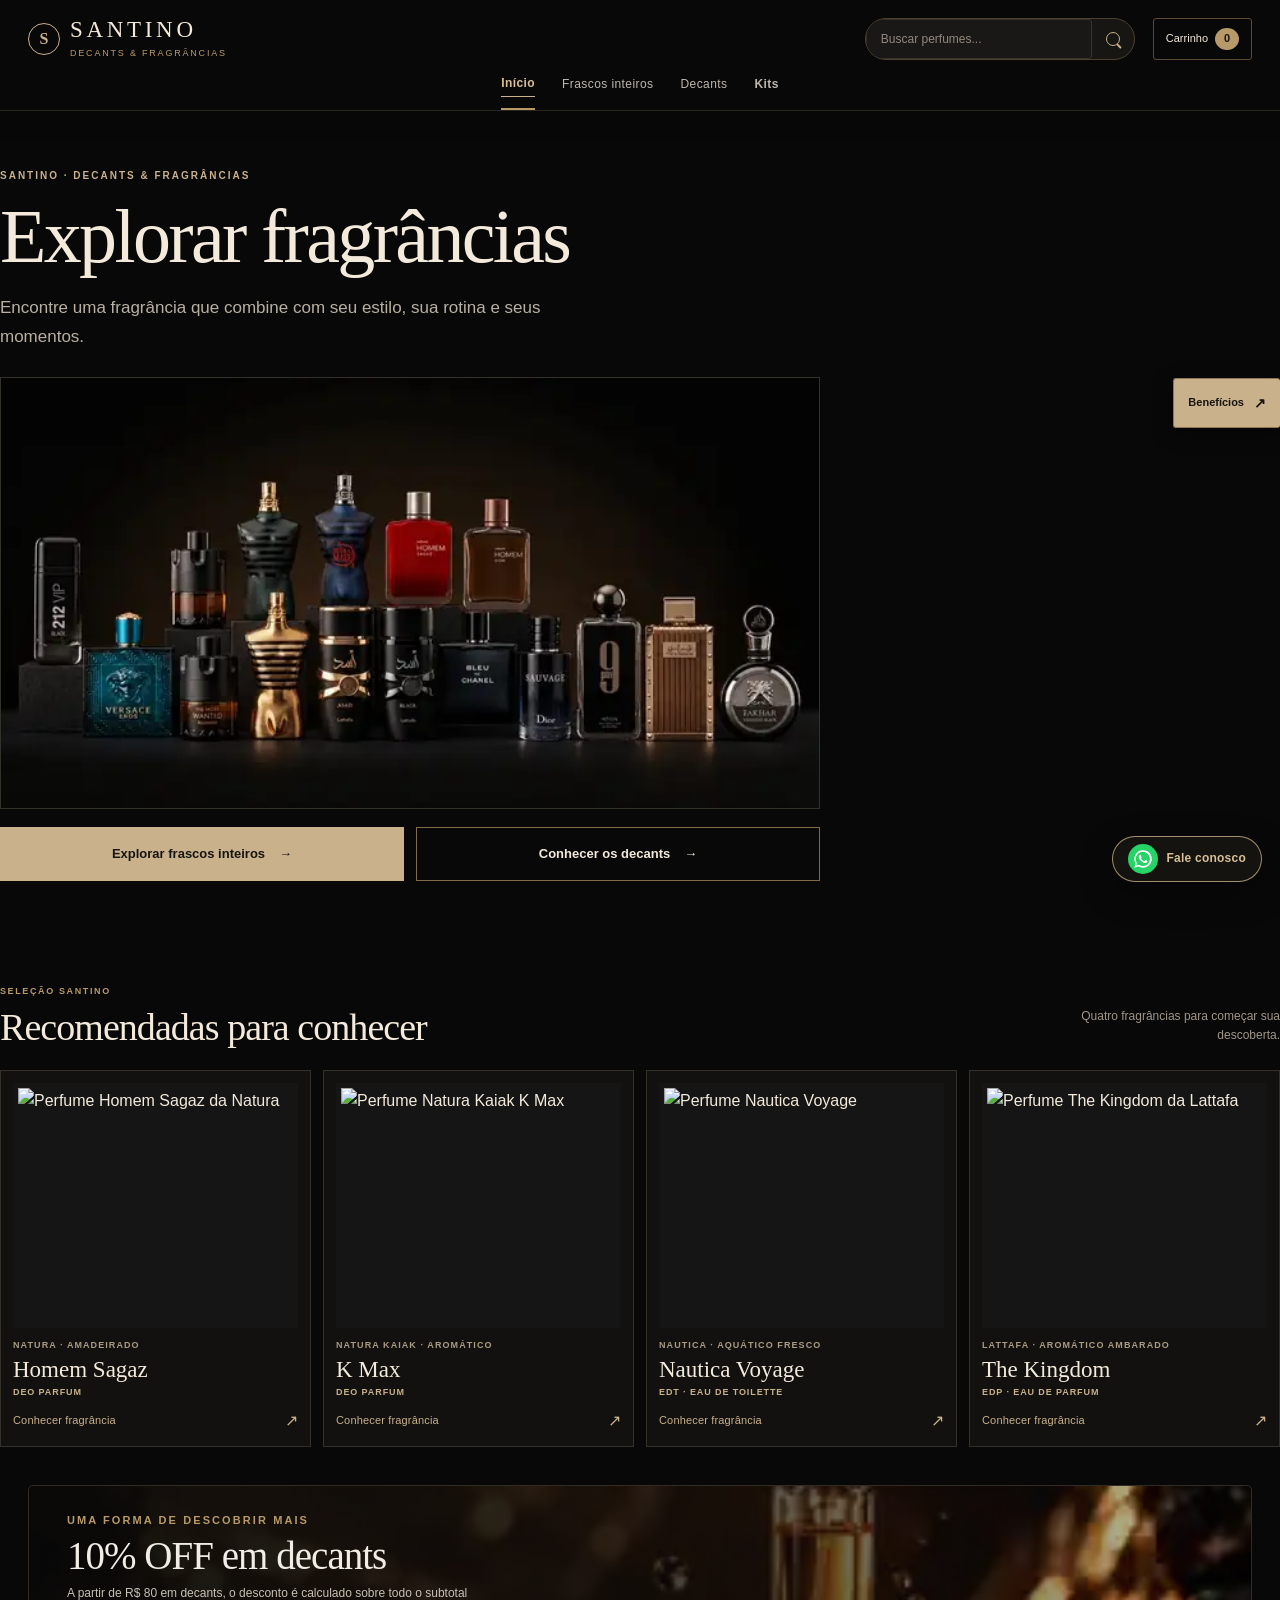
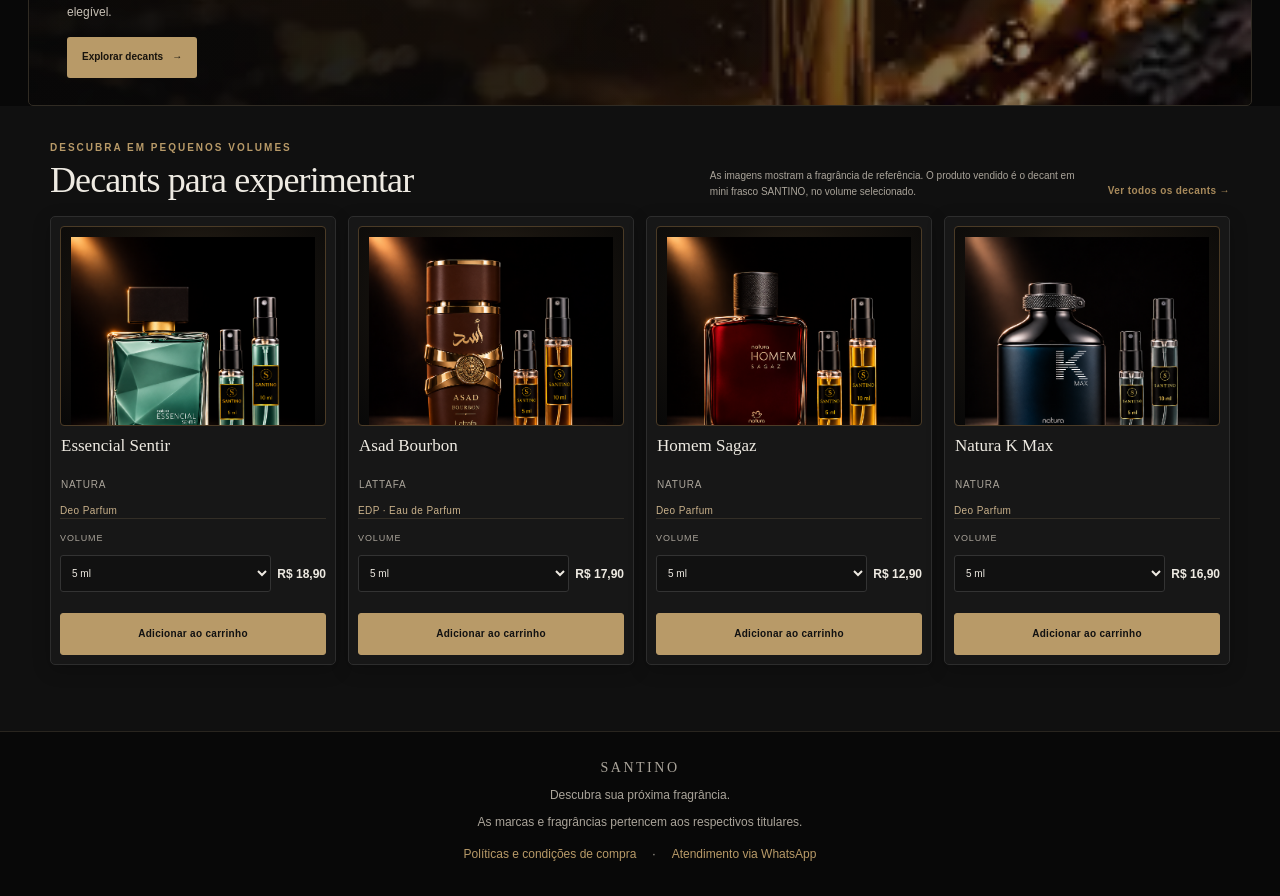
==== index.html @ 90dcf0b9 "Apply updated cart image treatment across full-size perfume pages" ====
<!doctype html>
<html lang="pt-BR">
<head>
<meta charset="utf-8">
<meta name="viewport" content="width=device-width, initial-scale=1">
<meta name="theme-color" content="#090909">
<meta name="description" content="SANTINO — decants e perfumes em frascos inteiros, com atendimento local em Viçosa.">
<title>SANTINO | Decants &amp; Fragrâncias</title>
<style>
:root{--black:#11110f;--black-soft:#171613;--panel:#1c1a16;--cream:#f3eadb;--beige:#c9b18b;--muted:#b9b0a2;--line:#38332b;--gold-dark:#6b4b2e}
*{box-sizing:border-box}
html{scroll-behavior:smooth;background:var(--black)}
body{margin:0;background:var(--black);color:var(--cream);font-family:Arial,Helvetica,sans-serif}
a{color:inherit}button,input{font:inherit}button,a{-webkit-tap-highlight-color:transparent}
.site-header{position:relative;z-index:5;background:rgba(17,17,15,.97);border-bottom:1px solid #302b25}
.header-main{max-width:1180px;margin:auto;display:grid;grid-template-columns:minmax(160px,1fr) minmax(180px,270px) auto;align-items:center;gap:18px;padding:18px 24px 12px}
.brand{display:inline-block;width:max-content;max-width:100%;text-decoration:none;font-family:Georgia,'Times New Roman',serif;font-size:23px;line-height:1;letter-spacing:.17em;text-transform:uppercase;color:var(--cream);white-space:nowrap}
.brand small{display:block;margin-top:7px;color:var(--beige);font:9px/1.3 Arial,Helvetica,sans-serif;letter-spacing:.25em}
.nav-search{height:42px;display:flex;align-items:center;min-width:0;border:1px solid #3d372f;border-radius:999px;background:#191816}
.nav-search input{width:100%;min-width:0;height:100%;padding:0 0 0 15px;border:0;outline:0;background:transparent;color:var(--cream);font-size:13px}
.nav-search input::placeholder{color:#8d857a}
.nav-search button{width:42px;min-width:42px;height:100%;border:0;background:transparent;color:var(--beige);font-size:21px;cursor:pointer}
.cart-link{width:max-content;min-width:45px;min-height:42px;display:flex;align-items:center;justify-content:center;gap:7px;border:1px solid transparent;text-decoration:none;font-size:12px}
.cart-count{display:inline-grid;place-items:center;width:24px;height:24px;border-radius:50%;background:var(--beige);color:#171512;font-size:12px;font-weight:700}
.catalog-nav{max-width:1180px;margin:auto;padding:0 24px 14px;display:flex;align-items:center;gap:25px}
.catalog-nav a{position:relative;color:#d2c8ba;text-decoration:none;font-size:13px;padding:3px 0}
.catalog-nav a:hover,.catalog-nav a[aria-current="page"]{color:var(--cream)}
.catalog-nav a[aria-current="page"]:after{content:"";position:absolute;left:0;right:0;bottom:-15px;height:2px;background:var(--beige)}
.hero{position:relative;isolation:isolate;max-width:1180px;margin:auto;padding:42px 24px 0;overflow:hidden;background:linear-gradient(180deg,#11110f 0%,#18130e 28%,#25190f 48%,#17120d 68%,#11110f 100%)}
.hero-copy{position:relative;z-index:2;max-width:850px;margin-bottom:-5px}
.eyebrow{color:var(--beige);font-size:11px;line-height:1.4;font-weight:700;letter-spacing:.19em;text-transform:uppercase}
h1,h2,h3,p{margin-top:0}
h1{max-width:850px;margin:12px 0 13px;font-family:Georgia,'Times New Roman',serif;font-size:clamp(38px,6.5vw,72px);font-weight:400;line-height:.99;letter-spacing:-.035em}
.hero-copy p{max-width:620px;margin:0;color:#c6bdb1;font-size:16px;line-height:1.55}
.hero-visual{position:relative;width:100%;aspect-ratio:16/9;max-height:600px;margin-top:0;overflow:hidden}
.hero-visual img{position:relative;z-index:1;display:block;width:100%;height:100%;object-fit:contain;object-position:center center}
.hero-visual:before{content:"";position:absolute;inset:0;z-index:2;pointer-events:none;background:linear-gradient(180deg,#21170f 0%,rgba(33,23,15,.78) 9%,rgba(33,23,15,.2) 24%,transparent 40%,transparent 78%,rgba(17,17,15,.45) 91%,var(--black) 100%)}
.hero-actions{position:relative;z-index:3;display:grid;grid-template-columns:repeat(2,minmax(0,1fr));gap:12px;margin:-2px 0 25px}
.hero-link{display:flex;align-items:center;justify-content:center;gap:9px;min-height:52px;padding:13px 16px;border:1px solid #7d6849;border-radius:4px;background:transparent;color:var(--cream);text-decoration:none;text-align:center;font-size:14px;transition:background .18s,border-color .18s}
.hero-link:hover{border-color:var(--beige);background:#211c16}
.hero-link.primary{border-color:var(--beige);background:var(--beige);color:#171512;font-weight:700}
.hero-link.primary:hover{background:#d9c29e}
.promo-grid{max-width:1132px;margin:0 auto;padding:0 24px 31px;display:grid;grid-template-columns:repeat(2,minmax(0,1fr));gap:12px}
.promo-card{display:grid;grid-template-columns:43px 1fr;align-items:start;gap:12px;min-width:0;padding:17px 18px;border:1px solid #383129;border-radius:5px;background:linear-gradient(135deg,#1d1a15,#141310)}
.promo-symbol{display:grid;place-items:center;width:38px;height:38px;border:1px solid #51432f;border-radius:50%;color:var(--beige);font-size:21px;font-family:Georgia,serif}
.promo-label{margin:1px 0 5px;color:var(--beige);font-size:10px;font-weight:700;letter-spacing:.17em;text-transform:uppercase}
.promo-title{margin:0 0 5px;font-family:Georgia,'Times New Roman',serif;font-size:26px;font-weight:400;line-height:1.1}
.promo-card p{margin:0;color:var(--muted);font-size:12px;line-height:1.5}
.promo-card a{display:inline-block;margin-top:8px;color:var(--beige);font-size:11px;text-decoration:none}
.promo-card a:hover{text-decoration:underline}
.home-categories{max-width:1132px;margin:0 auto;padding:28px 24px 55px;border-top:1px solid #2e2922}
.section-heading{margin-bottom:17px}
.section-heading h2{margin:0 0 6px;font-family:Georgia,'Times New Roman',serif;font-size:clamp(29px,4vw,42px);font-weight:400;line-height:1.1}
.section-heading p{margin:0;color:var(--muted);font-size:13px}
.category-grid{display:grid;grid-template-columns:repeat(2,minmax(0,1fr));gap:14px}
.category-card{display:grid;grid-template-columns:42% 1fr;min-height:178px;overflow:hidden;border:1px solid #383129;border-radius:5px;background:linear-gradient(130deg,#211d16,#141310);text-decoration:none;transition:border-color .18s,transform .18s}
.category-card:hover{border-color:#8a7250;transform:translateY(-2px)}
.category-image{position:relative;min-height:178px;overflow:hidden;background:#100e0b}
.category-image img{width:100%;height:100%;position:absolute;inset:0;object-fit:cover;object-position:center}
.category-image:after{content:"";position:absolute;inset:0;background:linear-gradient(90deg,transparent 50%,#171512 100%)}
.category-copy{display:flex;flex-direction:column;justify-content:center;min-width:0;padding:18px 17px}
.category-copy h3{margin:0 0 7px;font-family:Georgia,'Times New Roman',serif;font-size:clamp(21px,2.7vw,30px);font-weight:400;line-height:1.1}
.category-copy p{margin:0;color:var(--muted);font-size:12px;line-height:1.5}
.category-arrow{align-self:flex-end;margin-top:17px;color:var(--beige);font-size:20px}
footer{border-top:1px solid #2e2922;padding:25px 20px;color:var(--muted);font-size:11px;text-align:center;line-height:1.7}
.footer-brand{font-family:Georgia,'Times New Roman',serif;font-size:14px;letter-spacing:.18em;color:var(--cream)}
.footer-links{display:flex;justify-content:center;flex-wrap:wrap;gap:10px;margin-top:10px}
.footer-links a{color:var(--beige);text-decoration:none}
@media(max-width:720px){
 .header-main{grid-template-columns:minmax(116px,1fr) minmax(108px,154px) 34px;gap:7px;padding:15px 15px 10px}
 .brand{font-size:18px;letter-spacing:.14em}
 .brand small{font-size:7px;letter-spacing:.16em;margin-top:6px}
 .nav-search{height:36px}
 .nav-search input{font-size:11px;padding-left:10px}
 .nav-search button{min-width:29px;width:29px;font-size:18px}
 .cart-link{min-width:30px;width:30px;min-height:36px;font-size:0;gap:0}
 .cart-count{width:22px;height:22px;font-size:11px}
 .catalog-nav{padding:0 15px 12px;gap:19px}
 .catalog-nav a{font-size:12px}
 .catalog-nav a[aria-current="page"]:after{bottom:-13px}
 .hero{padding:29px 15px 0}
 .eyebrow{font-size:9px;letter-spacing:.17em}
 h1{font-size:clamp(33px,8.6vw,47px);line-height:1.01;margin:10px 0 9px}
 .hero-copy p{font-size:13px;line-height:1.45}
 .hero-visual{aspect-ratio:16/9;margin-top:1px}
 .hero-actions{gap:8px;margin-bottom:17px}
 .hero-link{min-height:47px;padding:11px 8px;font-size:12px}
 .promo-grid{padding:0 15px 25px;gap:8px}
 .promo-card{display:block;padding:12px 10px}
 .promo-symbol{width:30px;height:30px;margin-bottom:9px;font-size:17px}
 .promo-label{font-size:9px;margin-bottom:5px}
 .promo-title{font-size:20px}
 .promo-card p{font-size:10px;line-height:1.45}
 .promo-card a{font-size:10px}
 .home-categories{padding:23px 15px 38px}
 .section-heading{margin-bottom:12px}
 .section-heading h2{font-size:29px}
 .section-heading p{font-size:12px}
 .category-grid{gap:8px}
 .category-card{grid-template-columns:1fr;grid-template-rows:125px 1fr;min-height:0}
 .category-image{height:125px;min-height:125px}
 .category-image:after{background:linear-gradient(180deg,transparent 55%,#171512 100%)}
 .category-copy{padding:11px 10px 12px}
 .category-copy h3{font-size:18px;margin-bottom:5px}
 .category-copy p{font-size:10px}
 .category-arrow{margin-top:9px;font-size:17px}
}
@media(max-width:370px){
 .header-main{grid-template-columns:minmax(105px,1fr) minmax(100px,135px) 29px;gap:5px;padding-left:11px;padding-right:11px}
 .brand{font-size:16px;letter-spacing:.12em}
 .brand small{font-size:6px;letter-spacing:.13em}
 .catalog-nav{padding-left:11px;gap:15px}
 .hero{padding-left:12px;padding-right:12px}
 .promo-grid{padding-left:12px;padding-right:12px}
 .category-card{grid-template-rows:105px 1fr}
 .category-image{height:105px;min-height:105px}
}

/* Ícone de busca discreto, sem glifo de fonte */
.nav-search button{position:relative;font-size:0!important}
.nav-search button:before{content:"";position:absolute;left:calc(50% - 7px);top:calc(50% - 7px);width:12px;height:12px;border:1.6px solid var(--beige,#c9b18b);border-radius:50%}
.nav-search button:after{content:"";position:absolute;left:calc(50% + 4px);top:calc(50% + 4px);width:6px;height:1.6px;border-radius:2px;background:var(--beige,#c9b18b);transform:rotate(45deg);transform-origin:left center}

/* Correção de visibilidade do carrinho no celular */
@media(max-width:720px){
 .header-main{grid-template-columns:minmax(108px,1fr) minmax(96px,1.1fr) 42px!important;gap:7px!important}
 .cart-link{position:relative!important;display:flex!important;align-items:center!important;justify-content:center!important;width:42px!important;min-width:42px!important;height:38px!important;min-height:38px!important;padding:0!important;border:1px solid #6b5b43!important;border-radius:4px!important;color:var(--cream)!important;font-size:0!important;overflow:visible!important}
 .cart-link:before{content:"";position:absolute;left:13px;top:11px;width:14px;height:12px;border:1.5px solid var(--beige);border-radius:2px}
 .cart-link:after{content:"";position:absolute;left:16px;top:7px;width:8px;height:6px;border:1.5px solid var(--beige);border-bottom:0;border-radius:5px 5px 0 0}
 .cart-count{position:absolute!important;right:-6px!important;top:-7px!important;width:19px!important;height:19px!important;border:2px solid var(--black)!important;font-size:10px!important}
}

/* Hotfix: carrinho visível e identificável em telas pequenas */
@media(max-width:720px){
 .header-main{grid-template-columns:minmax(0,1fr) minmax(0,1.15fr) 44px!important;gap:8px!important}
 .header-main>.cart-link{grid-column:3!important;grid-row:1!important;display:flex!important;visibility:visible!important;opacity:1!important;position:relative!important;width:44px!important;min-width:44px!important;height:40px!important;min-height:40px!important;padding:0!important;background:#1b1915!important;border:1px solid #8b7554!important;border-radius:4px!important;color:var(--cream)!important;font-size:0!important;overflow:visible!important;z-index:6!important}
 .header-main>.cart-link:before{content:"";position:absolute;left:13px;top:12px;width:15px;height:12px;border:1.6px solid var(--beige);border-radius:2px}
 .header-main>.cart-link:after{content:"";position:absolute;left:16px;top:7px;width:9px;height:7px;border:1.6px solid var(--beige);border-bottom:0;border-radius:5px 5px 0 0}
 .header-main>.cart-link .cart-count{position:absolute!important;right:-6px!important;top:-7px!important;display:grid!important;visibility:visible!important;opacity:1!important;place-items:center!important;width:20px!important;height:20px!important;border:2px solid var(--black)!important;background:var(--beige)!important;color:#171512!important;font-size:10px!important}
}
/* Ajuste fino da hierarquia da página inicial sem trocar o banner original */
.hero{padding-top:34px;background:linear-gradient(180deg,#11110f 0%,#17130f 100%)}
.hero-copy{max-width:760px;margin-bottom:0}
.hero-copy p{font-size:14px;line-height:1.55;max-width:540px}
.hero-visual{max-height:540px}
.hero-actions{max-width:650px;margin:5px 0 21px}
.promo-grid{gap:10px;padding-bottom:25px}
.promo-card{padding:14px 15px;background:#181613;border-color:#302a22}
.promo-title{font-size:24px}
.home-categories{padding-top:25px}
@media(max-width:720px){
 .hero{padding-top:24px}
 .hero-copy p{font-size:13px}
 .hero-visual{max-height:none}
 .hero-actions{max-width:none;margin:4px 0 16px}
 .promo-grid{padding-bottom:21px}
 .promo-card{padding:12px 10px}
 .promo-title{font-size:20px}
 .home-categories{padding-top:21px}
}
/* Página inicial mais limpa */
.service-strip{max-width:1132px;margin:0 auto;padding:17px 24px 22px;display:grid;grid-template-columns:repeat(4,minmax(0,1fr));gap:0;border-bottom:1px solid #2e2922}.service-strip>div{min-width:0;padding:2px 12px;border-right:1px solid #383129}.service-strip>div:first-child{padding-left:0}.service-strip>div:last-child{border-right:0;padding-right:0}.service-strip strong,.service-strip span{display:block}.service-strip strong{font-size:9px;line-height:1.5;letter-spacing:.08em;color:var(--beige);font-weight:700}.service-strip span{margin-top:4px;font-size:11px;line-height:1.5;color:var(--muted)}@media(max-width:720px){.service-strip{padding:13px 15px 17px;gap:10px;grid-template-columns:1fr}.service-strip>div,.service-strip>div:first-child,.service-strip>div:last-child{padding:0;border:0}.service-strip strong{font-size:10px}.service-strip span{margin-top:1px;font-size:11px}}

.catalog-nav a[href="kits.html"]{color:var(--beige);font-weight:700}
.hero-actions{gap:14px!important;margin-top:10px!important;margin-bottom:29px!important}
.hero-link{min-height:62px!important;padding:16px 20px!important;font-size:15px!important;font-weight:700!important;border-radius:5px!important}
.hero-link:not(.primary){background:#211c16!important;border:1px solid #b49a72!important;color:var(--cream)!important}
.hero-link:not(.primary):hover{background:#30271b!important;border-color:var(--beige)!important}
@media(max-width:720px){.catalog-nav{gap:14px!important}.catalog-nav a{font-size:12px!important}.hero-actions{gap:9px!important;margin-top:10px!important;margin-bottom:21px!important}.hero-link{min-height:58px!important;padding:13px 8px!important;font-size:13px!important;line-height:1.3!important}.hero-link span{font-size:17px}}

/* Janela compacta de kits: atalhos por ocasião sem competir com os catálogos */
.home-kits{max-width:1132px;margin:0 auto;padding:22px 24px 23px;border-bottom:1px solid #2e2922}
.home-kits-head{display:flex;align-items:end;justify-content:space-between;gap:15px;margin-bottom:13px}
.home-kits-head h2{font-family:Georgia,'Times New Roman',serif;font-weight:400;font-size:clamp(25px,3.3vw,34px);line-height:1.1;margin:5px 0}
.home-kits-head p{margin:0;color:var(--muted);font-size:12px;line-height:1.5}
.home-kits-all{flex-shrink:0;color:var(--beige);font-size:12px;font-weight:700;text-decoration:none;padding:8px 0}
.home-kit-grid{display:grid;grid-template-columns:repeat(4,minmax(0,1fr));gap:9px}
.home-kit-card{position:relative;display:flex;flex-direction:column;min-width:0;min-height:112px;padding:13px;border:1px solid #393229;border-radius:4px;background:linear-gradient(135deg,#1d1a15,#141310);text-decoration:none;transition:border-color .18s,background .18s}
.home-kit-card:hover{border-color:#8a7250;background:#211c16}
.home-kit-card>span{color:var(--beige);font-size:9px;letter-spacing:.12em;line-height:1.45;font-weight:700}
.home-kit-card strong{margin-top:8px;font-family:Georgia,'Times New Roman',serif;font-size:19px;line-height:1.12;font-weight:400}
.home-kit-card p{margin:6px 15px 0 0;color:var(--muted);font-size:11px;line-height:1.45}
.home-kit-card b{position:absolute;right:11px;bottom:9px;color:var(--beige);font-size:15px;font-weight:400}
@media(max-width:720px){.home-kits{padding:17px 15px 18px}.home-kits-head{align-items:start;gap:8px}.home-kits-head h2{font-size:25px}.home-kits-head p{font-size:11px}.home-kits-all{font-size:11px;padding-top:8px}.home-kit-grid{grid-template-columns:repeat(2,minmax(0,1fr));gap:8px}.home-kit-card{min-height:106px;padding:11px}.home-kit-card strong{font-size:18px}.home-kit-card p{font-size:10px}}

/* Marca SANTINO: monograma consistente no cabeçalho */
.brand{position:relative;padding-left:42px;min-height:32px;display:inline-flex;flex-direction:column;justify-content:center}
.brand::before{content:"S";position:absolute;left:0;top:50%;transform:translateY(-50%);width:30px;height:30px;border:1px solid var(--beige);border-radius:50%;display:grid;place-items:center;color:var(--beige);font:700 16px/1 Georgia,"Times New Roman",serif;letter-spacing:0}
@media(max-width:720px){.brand{padding-left:36px;min-height:28px}.brand::before{width:26px;height:26px;font-size:14px}}
</style>
  <link rel="stylesheet" href="santino-ui.css?v=20261126-5">
  <link rel="stylesheet" href="home-storefront.css?v=20261117-1">

  <link rel="stylesheet" href="santino-identity.css?v=20261117-1">
  <link rel="stylesheet" href="home-refresh.css?v=20261124-2">
  <link rel="icon" href="favicon.svg" type="image/svg+xml">
  <link rel="canonical" href="https://samuelluisz7.github.io/Santino/">
  <meta name="robots" content="index,follow">
  <meta property="og:type" content="website">
  <meta property="og:site_name" content="SANTINO">
  <meta property="og:title" content="SANTINO — decants e perfumes em frascos inteiros em Viçosa">
  <meta property="og:description" content="Descubra fragrâncias selecionadas da SANTINO: decants, kits e perfumes em frascos inteiros, com atendimento local em Viçosa.">
  <meta property="og:url" content="https://samuelluisz7.github.io/Santino/">
  <meta property="og:image" content="https://samuelluisz7.github.io/Santino/banner-home-original.webp">
  <meta name="twitter:card" content="summary_large_image">
</head>
<body class="home-page">
<header class="site-header">
  <div class="header-main">
    <a class="brand" href="index.html">SANTINO<small>DECANTS &amp; FRAGRÂNCIAS</small></a>
    <form class="nav-search" action="buscar.html" method="get" data-santino-search>
      <input type="search" name="q" maxlength="100" placeholder="Buscar perfumes..." aria-label="Buscar perfumes" autocomplete="off" required>
      <button type="submit" aria-label="Pesquisar">⌕</button>
    </form>
    <a class="cart-link" href="decants.html?openCart=1" aria-label="Abrir carrinho">Carrinho <span class="cart-count" id="homeCartCount">0</span></a>
  </div>
  <nav class="catalog-nav" aria-label="Categorias do catálogo">
    <a href="index.html" aria-current="page">Início</a>
    <a href="frascos.html">Frascos inteiros</a>
    <a href="decants.html">Decants</a>
    <a href="kits.html">Kits</a>
  </nav>
</header>

<main class="santino-storefront home-refresh">
  <section class="home-explore" aria-labelledby="homeHeading">
    <div class="home-explore-kicker">SANTINO · DECANTS &amp; FRAGRÂNCIAS</div>
    <h1 id="homeHeading">Explorar fragrâncias</h1>
    <p>Encontre uma fragrância que combine com seu estilo, sua rotina e seus momentos.</p>
    <div class="home-full-bottle-hero">
      <img src="banner-home-original.webp?v=20261116-7" alt="Seleção de perfumes em frascos inteiros da SANTINO" loading="eager" decoding="async">
    </div>
    <div class="home-full-bottle-actions">
      <a class="home-full-bottle-primary" href="frascos.html">Explorar frascos inteiros <span aria-hidden="true">→</span></a>
      <a class="home-full-bottle-secondary" href="#decants">Conhecer os decants <span aria-hidden="true">→</span></a>
    </div>
  </section>



  <section class="home-recommended" aria-labelledby="recommendedHeading">
    <div class="home-recommended-heading">
      <div>
        <div class="eyebrow">SELEÇÃO SANTINO</div>
        <h2 id="recommendedHeading">Recomendadas para conhecer</h2>
      </div>
      <p>Quatro fragrâncias para começar sua descoberta.</p>
    </div>
    <div class="home-recommended-grid">
      <a class="recommended-card recommended-card-sagaz" href="produto.html?id=full-homem-sagaz">
        <span class="recommended-image"><img src="https://raw.githubusercontent.com/Samuelluisz7/Santino/main/imagens-perfumes-inteiros/file_000000003db8820eb67b82101f4664af.png" alt="Perfume Homem Sagaz da Natura" loading="eager" decoding="async"></span>
        <span class="recommended-meta">NATURA · AMADEIRADO</span>
        <strong>Homem Sagaz</strong><span class="recommended-concentration">Deo Parfum</span>
        <span class="recommended-action">Conhecer fragrância <span aria-hidden="true">↗</span></span>
      </a>
      <a class="recommended-card recommended-card-kmax" href="produto.html?id=full-k-max">
        <span class="recommended-image"><img src="https://raw.githubusercontent.com/Samuelluisz7/Santino/main/imagens-perfumes-inteiros/file_0000000013e4820e8ff8293356d8a462.png" alt="Perfume Natura Kaiak K Max" loading="lazy" decoding="async"></span>
        <span class="recommended-meta">NATURA KAIAK · AROMÁTICO</span>
        <strong>K Max</strong><span class="recommended-concentration">Deo Parfum</span>
        <span class="recommended-action">Conhecer fragrância <span aria-hidden="true">↗</span></span>
      </a>
      <a class="recommended-card recommended-card-nautica" href="produto.html?id=full-nautica-voyage">
        <span class="recommended-image"><img src="https://raw.githubusercontent.com/Samuelluisz7/Santino/main/imagens-perfumes-inteiros/file_000000009fd4820e865c12ae1ea9a48d.png" alt="Perfume Nautica Voyage" loading="lazy" decoding="async"></span>
        <span class="recommended-meta">NAUTICA · AQUÁTICO FRESCO</span>
        <strong>Nautica Voyage</strong><span class="recommended-concentration">EDT · Eau de Toilette</span>
        <span class="recommended-action">Conhecer fragrância <span aria-hidden="true">↗</span></span>
      </a>
      <a class="recommended-card recommended-card-kingdom" href="produto.html?id=full-kingdom">
        <span class="recommended-image"><img src="https://raw.githubusercontent.com/Samuelluisz7/Santino/main/imagens-perfumes-inteiros/file_00000000c494820eba5581e6bf0d0642.png" alt="Perfume The Kingdom da Lattafa" loading="lazy" decoding="async"></span>
        <span class="recommended-meta">LATTAFA · AROMÁTICO AMBARADO</span>
        <strong>The Kingdom</strong><span class="recommended-concentration">EDP · Eau de Parfum</span>
        <span class="recommended-action">Conhecer fragrância <span aria-hidden="true">↗</span></span>
      </a>
    </div>
  </section>

  <section class="home-sale-banner" id="promocoes" aria-label="Oferta em decants">
    <div class="home-sale-copy">
      <div class="eyebrow">UMA FORMA DE DESCOBRIR MAIS</div>
      <h2>10% OFF em decants</h2>
      <p>A partir de R$ 80 em decants, o desconto é calculado sobre todo o subtotal elegível.</p>
      <a href="decants.html">Explorar decants <span aria-hidden="true">→</span></a>
    </div>
  </section>

  <section class="home-featured" id="decants" aria-labelledby="homeFeaturedHeading">
    <div class="home-section-heading">
      <div>
        <div class="eyebrow">DESCUBRA EM PEQUENOS VOLUMES</div>
        <h2 id="homeFeaturedHeading">Decants para experimentar</h2>
      </div>
      <div class="home-featured-intro">
        <p>As imagens mostram a fragrância de referência. O produto vendido é o decant em mini frasco SANTINO, no volume selecionado.</p>
        <a href="decants.html">Ver todos os decants <span aria-hidden="true">→</span></a>
      </div>
    </div>
    <div class="home-product-grid" id="homeFeaturedGrid" aria-label="Seleção de decants SANTINO"></div>
    <p class="home-featured-status" id="homeFeaturedStatus" role="status" aria-live="polite"></p>
  </section>
  <script type="application/json" id="homeFeaturedProducts">[
    {"id":"essencial-sentir","name":"Essencial Sentir","brand":"Natura","concentration":"Deo Parfum","image":"imagens-perfumes/file_00000000ec54820eaed4d12ec4da56cb.png","prices":{"5":18.9,"10":35.9}},
    {"id":"asad-bourbon","name":"Asad Bourbon","brand":"Lattafa","concentration":"EDP · Eau de Parfum","image":"imagens-perfumes/file_00000000ec34820e8ef9f9d86598f27c.png","prices":{"5":17.9,"10":33.9}},
    {"id":"homem-sagaz","name":"Homem Sagaz","brand":"Natura","concentration":"Deo Parfum","image":"imagens-perfumes/file_000000009260820e960992d939501568.png","prices":{"5":12.9,"10":24.9}},
    {"id":"k-max","name":"Natura K Max","brand":"Natura","concentration":"Deo Parfum","image":"imagens-perfumes/file_000000002630820eb1e3fc68c0103081.png","prices":{"5":16.9,"10":30.9}}
  ]</script>
  <script src="home-featured.js?v=20261117-1" defer></script>



</main>
  <div class="home-benefits-dialog" id="homeBenefitsDialog" hidden aria-hidden="true">
    <button class="home-benefits-backdrop" type="button" data-benefits-close aria-label="Fechar benefícios"></button>
    <aside class="home-benefits-panel" role="dialog" aria-modal="true" aria-labelledby="benefitsHeading" tabindex="-1">
      <div class="home-benefits-panel-head">
        <span>VANTAGENS SANTINO</span>
        <button class="home-benefits-close" type="button" data-benefits-close aria-label="Fechar benefícios">×</button>
      </div>
  <section class="home-benefits" id="beneficios" aria-labelledby="benefitsHeading">
    <div class="eyebrow">VANTAGENS SANTINO</div>
    <h2 id="benefitsHeading">Benefícios para suas próximas escolhas</h2>
    <div class="home-benefit-card">
      <div class="home-benefit-rate">5% <span>de cashback</span></div>
      <div class="home-benefit-copy">
        <h3>Uma parte da sua compra volta como crédito</h3>
        <p>Você recebe 5% do valor efetivamente pago pelos produtos, depois dos descontos, para utilizar em uma próxima compra.</p>
        <ul>
          <li>Crédito liberado após a confirmação do pagamento.</li>
          <li>Validade de 90 dias.</li>
          <li>Pode ser acumulado com promoções e descontos de produtos.</li>
          <li>Válido para decants, frascos inteiros, kits e outros produtos da loja.</li>
          <li>É possível usar até 100% do valor dos produtos; o frete é pago à parte.</li>
          <li>O crédito não pode ser convertido em dinheiro.</li>
        </ul>
        <p class="home-benefit-notice">A consulta automática de saldo e a aplicação do cashback pelo site ainda não estão disponíveis. As condições do benefício estão descritas aqui e nas políticas da loja.</p>
        <a href="politicas.html#pedidos">Consultar todas as condições <span aria-hidden="true">→</span></a>
      </div>
    </div>
    <div class="home-benefit-card home-decant-benefit-card">
      <div class="home-benefit-rate">10% <span>de desconto</span></div>
      <div class="home-benefit-copy">
        <h3>Desconto automático em decants</h3>
        <p>A partir de R$ 80 em decants, você recebe 10% de desconto sobre o valor integral dos decants no carrinho. Frascos inteiros, kits e frete não entram nesse cálculo.</p>
      </div>
    </div>
  </section>
    </aside>
  </div>
<button class="home-benefits-float" id="homeBenefitsTrigger" type="button" aria-controls="homeBenefitsDialog" aria-expanded="false">Benefícios <span aria-hidden="true">↗</span></button>
<footer>
  <div class="footer-brand">SANTINO</div>
  <p>Descubra sua próxima fragrância.</p>
  <p>As marcas e fragrâncias pertencem aos respectivos titulares.</p>
  <nav class="footer-links" aria-label="Informações da loja">
    <a href="politicas.html">Políticas e condições de compra</a>
    <span aria-hidden="true">·</span>
    <a href="https://wa.me/5531996312579" target="_blank" rel="noopener noreferrer">Atendimento via WhatsApp</a>
  </nav>
</footer>
<script>
(function(){
  try {
    const items = JSON.parse(localStorage.getItem("santino_nobre_cart") || "[]");
    const count = Array.isArray(items) ? items.reduce((sum, item) => sum + (Number(item.qty) || 0), 0) : 0;
    const target = document.getElementById("homeCartCount");
    if (target) target.textContent = String(count);
  } catch (error) {}
})();
</script>
<script src="search.js?v=20261117-1" defer></script>
<script src="santino-ui.js?v=20261126-6" defer></script>


<script>
(function () {
  "use strict";
  const dialog = document.getElementById("homeBenefitsDialog");
  const trigger = document.getElementById("homeBenefitsTrigger");
  if (!dialog || !trigger) return;
  const closeButton = dialog.querySelector(".home-benefits-close");
  let previousFocus = null;
  let previousOverflow = "";
  let closeTimer = null;
  function openBenefits() {
    window.clearTimeout(closeTimer);
    previousFocus = document.activeElement;
    previousOverflow = document.body.style.overflow;
    dialog.hidden = false;
    dialog.setAttribute("aria-hidden", "false");
    trigger.setAttribute("aria-expanded", "true");
    document.body.style.overflow = "hidden";
    window.requestAnimationFrame(function () {
      dialog.classList.add("is-open");
      if (closeButton) closeButton.focus();
    });
  }
  function closeBenefits() {
    if (dialog.hidden) return;
    dialog.classList.remove("is-open");
    dialog.setAttribute("aria-hidden", "true");
    trigger.setAttribute("aria-expanded", "false");
    document.body.style.overflow = previousOverflow;
    closeTimer = window.setTimeout(function () {
      dialog.hidden = true;
      if (previousFocus && typeof previousFocus.focus === "function") previousFocus.focus();
    }, 240);
  }
  trigger.addEventListener("click", openBenefits);
  dialog.addEventListener("click", function (event) {
    if (event.target.closest("[data-benefits-close]")) closeBenefits();
  });
  document.addEventListener("keydown", function (event) {
    if (event.key === "Escape" && !dialog.hidden) closeBenefits();
  });
})();
</script>
</body>
</html>
---- santino-ui.css ----
/* SANTINO — camada visual compartilhada
   Carregada depois dos estilos específicos de cada página. */
:root {
  --black: #11110f;
  --black-soft: #171613;
  --panel: #1c1a16;
  --cream: #f3eadb;
  --beige: #c9b18b;
  --muted: #b9b0a2;
  --line: #38332b;
  --gold-dark: #6b4b2e;
  --white: #fffaf2;
  color-scheme: dark;
}

html {
  scroll-behavior: smooth;
  scroll-padding-top: 92px;
  background: var(--black);
}

body {
  min-width: 320px;
  background: var(--black);
  color: var(--cream);
  font-family: Arial, Helvetica, sans-serif;
  line-height: 1.55;
  text-rendering: optimizeLegibility;
  -webkit-font-smoothing: antialiased;
}

img { max-width: 100%; }
a { color: inherit; text-underline-offset: 3px; }
button, input, select, textarea { font: inherit; }
button, a, select { -webkit-tap-highlight-color: transparent; }
button { cursor: pointer; }

h1, h2, h3 {
  text-wrap: balance;
}

h1, h2 {
  font-family: Georgia, "Times New Roman", serif;
  font-weight: 400;
  letter-spacing: -.025em;
}

h1 {
  line-height: 1.08;
  font-size: clamp(2rem, 4.5vw, 3.45rem);
}

h2 {
  line-height: 1.15;
}

p { line-height: 1.65; }

:where(a, button, input, select, textarea, summary):focus-visible {
  outline: 2px solid var(--beige);
  outline-offset: 3px;
}

header, .site-header {
  position: sticky;
  top: 0;
  z-index: 20;
  background: rgba(17, 17, 15, .97);
  border-bottom: 1px solid var(--line);
  backdrop-filter: blur(12px);
  -webkit-backdrop-filter: blur(12px);
}

.header-main, .nav {
  max-width: 1160px;
}

.catalog-nav, .nav-links, header nav {
  align-items: center;
  gap: 15px;
}

.catalog-nav a, .nav-links a, header nav a {
  color: var(--muted);
  text-decoration: none;
  transition: color .18s ease;
}

.catalog-nav a:hover, .nav-links a:hover, header nav a:hover {
  color: var(--cream);
}

.catalog-nav a[aria-current="page"],
.nav-links a[aria-current="page"],
header nav a[aria-current="page"] {
  color: var(--cream) !important;
  font-weight: 600;
}

.catalog-nav a[aria-current="page"] {
  border-bottom: 1px solid var(--beige);
}

.nav-search {
  min-width: 0;
  height: 42px;
  display: flex;
  align-items: center;
  flex: 1 1 180px;
  max-width: 280px;
  overflow: hidden;
  border: 1px solid #3d372f;
  border-radius: 999px;
  background: #191816;
}

.nav-search input {
  width: 100%;
  min-width: 0;
  height: 100%;
  padding: 0 0 0 14px;
  border: 0;
  outline: 0;
  background: transparent;
  color: var(--cream);
  font-size: 12px;
}

.nav-search button {
  width: 42px;
  min-width: 42px;
  height: 100%;
  border: 0;
  background: transparent;
  color: var(--beige);
  font-size: 20px;
}

.cart-link, .cart-button {
  display: inline-flex;
  align-items: center;
  justify-content: center;
  gap: 7px;
  min-height: 42px;
  padding: 9px 12px;
  border: 1px solid var(--line);
  border-radius: 3px;
  background: transparent;
  color: var(--cream);
  text-decoration: none;
  white-space: nowrap;
  font-size: 12px;
}

.cart-count {
  display: inline-grid;
  place-items: center;
  min-width: 22px;
  height: 22px;
  padding: 0 5px;
  border-radius: 50%;
  background: var(--beige);
  color: #171512;
  font-size: 11px;
  font-weight: 700;
}

.product .price-row .volume { display: none; }

.nav-search input, .page-search input, input[type="search"],
select, .quantity-label select, .variants select {
  color: var(--cream);
  background-color: #191816;
  border: 1px solid var(--line);
  border-radius: 3px;
}

.nav-search input::placeholder, input::placeholder {
  color: #91887c;
}

.nav-search input:focus, .page-search input:focus, select:focus {
  border-color: var(--beige);
  outline: none;
}

button, .btn, .add, .kit-add, .add-button, .hero-link {
  border-radius: 3px;
  transition: background-color .18s ease, border-color .18s ease, color .18s ease, transform .18s ease;
}

button:disabled {
  opacity: .6;
  cursor: not-allowed;
}

.btn, .add, .kit-add, .add-button {
  min-height: 44px;
  font-size: 13px;
  line-height: 1.35;
}

.product, .kit-card, .result-card, .promo-card, .policy {
  border-color: var(--line);
}

.product, .kit-card, .result-card {
  border-radius: 4px;
}

.product h3, .kit-product h3, .result-card h3 {
  text-wrap: balance;
}

.product-photo, .product-art img {
  object-fit: contain;
}

.product-detail-link, .product h3 a {
  text-decoration: none;
}

.product .add, .full-size-product .add, .kit-add, .add-button {
  font-weight: 600;
}

.full-size-mark {
  display: grid;
  min-height: 112px;
  place-items: center;
  gap: 5px;
  margin-bottom: 15px;
  border: 1px solid #38332b;
  background:
    radial-gradient(ellipse at 50% 45%, rgba(201,177,139,.09), transparent 63%),
    linear-gradient(135deg, #171613, #11110f);
  color: var(--beige);
  text-align: center;
}

.full-size-mark strong {
  font: 400 30px/1 Georgia, "Times New Roman", serif;
  letter-spacing: .16em;
}

.full-size-mark span {
  font-size: 9px;
  letter-spacing: .22em;
  text-transform: uppercase;
}

.full-size-product .price-row {
  display: none !important;
}

.full-size-product .product-art {
  display: grid !important;
  width: 100%;
  aspect-ratio: 1 / 1;
  height: auto !important;
  min-height: 0;
  margin: 0 0 15px;
  padding: 0;
  overflow: hidden;
  place-items: center;
  border: 1px solid var(--line);
  border-radius: 3px;
  background: #eee5d7;
}

.full-size-product .product-photo {
  display: block;
  width: 100%;
  height: 100%;
  padding: 10px;
  object-fit: contain !important;
  object-position: center;
  background: transparent;
  mix-blend-mode: multiply;
}

.full-size-product .product-detail-link {
  display: block;
}

.full-size-product h3 {
  margin-top: 0;
}

.full-size-product .add {
  width: 100%;
  margin-top: 14px;
}

body.full-size-mode #productPrice {
  display: none !important;
}

body.full-size-mode .product-layout {
  grid-template-columns: minmax(0, 1.05fr) minmax(280px, .95fr);
}

body.full-size-mode .summary {
  max-width: none;
}

body.full-size-mode .note-infographic {
  grid-template-columns: minmax(140px, .38fr) minmax(0, 1fr);
}

.detail-highlights {
  display: grid;
  grid-template-columns: repeat(3, minmax(0, 1fr));
  gap: 8px;
  margin: 16px 0 18px;
}

.detail-highlight {
  min-width: 0;
  padding: 10px 11px;
  border: 1px solid var(--line);
  background: #171613;
  border-radius: 3px;
}

.detail-highlight span {
  display: block;
  margin-bottom: 5px;
  color: var(--beige);
  font-size: 9px;
  font-weight: 700;
  letter-spacing: .1em;
  text-transform: uppercase;
}

.detail-highlight strong {
  display: block;
  color: var(--cream);
  font-size: 11px;
  font-weight: 500;
  line-height: 1.45;
  overflow-wrap: anywhere;
}

.accord-row:nth-child(2) .accord-fill {
  background: linear-gradient(90deg, #4b4030, #9c8660);
}
.accord-row:nth-child(3) .accord-fill {
  background: linear-gradient(90deg, #62402e, #b17b54);
}
.accord-row:nth-child(4) .accord-fill {
  background: linear-gradient(90deg, #41412f, #92915b);
}
.accord-row:nth-child(5) .accord-fill {
  background: linear-gradient(90deg, #3c403b, #83907b);
}
.accord-row:nth-child(6) .accord-fill {
  background: linear-gradient(90deg, #514033, #a98762);
}

@media (max-width: 760px) {
  body.full-size-mode .product-layout {
    grid-template-columns: minmax(0, 1fr);
  }

  body.full-size-mode .gallery-main,
  body.full-size-mode .gallery-main img,
  body.full-size-mode .gallery-fallback {
    min-height: 0;
    height: min(86vw, 360px);
  }

  body.full-size-mode .note-infographic {
    grid-template-columns: minmax(94px, 32%) minmax(0, 1fr);
  }

  .detail-highlights {
    gap: 6px;
  }

  .detail-highlight {
    padding: 9px 8px;
  }

  .detail-highlight strong {
    font-size: 10px;
  }
}

@media (max-width: 390px) {
  body.full-size-mode .note-infographic {
    grid-template-columns: minmax(82px, 30%) minmax(0, 1fr);
  }
}

body.full-size-mode .stock-note {
  color: var(--muted);
}

.section-head, .collection-heading, .content-heading {
  scroll-margin-top: 100px;
}

.faq-item, details {
  border-color: var(--line);
}

footer {
  border-top: 1px solid var(--line);
  border-color: var(--line);
  color: var(--muted);
  text-align: center;
  font-size: 12px;
  line-height: 1.6;
  padding: 25px clamp(16px, 3vw, 28px) 32px;
}

footer p {
  margin: .45rem 0;
}

footer .footer-links {
  display: flex;
  justify-content: center;
  align-items: center;
  flex-wrap: wrap;
  gap: 10px 16px;
  margin-top: 12px;
}

.footer-links a {
  text-underline-offset: 4px;
}

.empty-state, .empty, .toast {
  line-height: 1.55;
}

@media (max-width: 760px) {
  .header-main {
    grid-template-columns: minmax(0, 1fr) auto;
    gap: 10px;
    padding: 14px 16px 10px;
  }

  .header-main .brand {
    font-size: 20px;
    letter-spacing: .14em;
  }

  .header-main .nav-search {
    grid-column: 1 / -1;
    grid-row: 2;
    width: 100%;
    max-width: none;
  }

  .header-main .cart-link {
    grid-column: 2;
    grid-row: 1;
    justify-self: end;
  }

  .nav {
    padding: 13px 16px;
    gap: 12px;
  }

  .nav:not(.header-main) .nav-search {
    order: 4;
    flex: 0 0 100%;
    width: 100%;
    max-width: none;
  }

  .catalog-nav {
    gap: 17px;
    padding-inline: 16px;
    overflow-x: auto;
    flex-wrap: nowrap;
    white-space: nowrap;
    scrollbar-width: none;
  }

  .catalog-nav::-webkit-scrollbar { display: none; }

  .nav-links, header .nav > nav {
    gap: 12px;
  }

  .nav-links a, header .nav > nav a {
    font-size: 12px;
  }

  main {
    padding-left: 16px;
    padding-right: 16px;
  }

  .hero, .product-layout {
    gap: 22px;
  }

  .section, .content-section {
    margin-top: 28px;
  }

  .product, .kit-card, .result-card {
    min-width: 0;
  }

  .full-size-mark { min-height: 92px; }
  .full-size-mark strong { font-size: 26px; }

  .btn, .add, .kit-add, .add-button {
    min-height: 46px;
  }
}

@media (max-width: 430px) {
  .brand small {
    letter-spacing: .17em;
  }

  .hero-actions {
    flex-wrap: wrap;
  }

  .hero-link {
    min-height: 44px;
    display: inline-flex;
    align-items: center;
  }

  .product .add, .full-size-product .add {
    white-space: normal;
    padding-inline: 9px;
  }

  .cart-link, .cart-button {
    padding: 9px 10px;
  }
}

@media (prefers-reduced-motion: reduce) {
  html { scroll-behavior: auto; }
  *, *::before, *::after {
    animation-duration: .01ms !important;
    animation-iteration-count: 1 !important;
    transition-duration: .01ms !important;
    scroll-behavior: auto !important;
  }
}

/* Cartões de imagem: proporção e enquadramento consistentes em todos os decants. */
body:not(.full-size-mode) .product-art {
  width: 100%;
  aspect-ratio: 1 / 1;
  height: auto !important;
  min-height: 0;
  max-height: none;
  padding: 0;
  overflow: hidden;
  display: grid;
  place-items: center;
  background: #eee5d7;
  border: 1px solid #39352f;
}

body:not(.full-size-mode) .product-art .product-photo {
  display: block;
  width: 100%;
  height: 100%;
  min-width: 0;
  padding: 10px;
  object-fit: contain !important;
  object-position: center;
  background: transparent;
  mix-blend-mode: multiply;
}

body:not(.full-size-mode) .product-art .photo-fallback {
  inset: 0;
  width: 100%;
  height: 100%;
}

@media (max-width: 760px) {
  body:not(.full-size-mode) .product-art {
    aspect-ratio: 1 / 1;
    height: auto !important;
  }

  body:not(.full-size-mode) .product-art .product-photo {
    padding: 7px;
  }
}


/* Ficha olfativa: painel editorial claro inspirado em fichas de perfumaria. */
.note-infographic {
  background: #eee5d7;
  border-color: #cfc0aa;
}

.note-visual-bottle {
  background: #eee5d7;
  border-right-color: #d5c6b0;
}

.note-visual-details {
  color: #241d15;
}

.note-graphic-head h3 {
  color: #211a14;
}

.accord-title {
  margin: 0 0 8px;
  color: #6b4b2e;
  font-size: 9px;
  font-weight: 700;
  letter-spacing: .12em;
  text-transform: uppercase;
}

.accord-row {
  background: #ddd0bc;
}

.accord-label {
  color: #211a14;
}

.note-stage,
.note-stage:nth-child(2),
.note-stage:nth-child(3) {
  background: #e2d6c4;
}

.note-stage strong {
  color: #6b4b2e;
}

.note-stage p {
  color: #40362a;
}

.note-facts .note-fact {
  background: #171613;
}

.gallery-thumbs:empty {
  display: none;
}


/* Normalização óptica: o frasco ocupa uma área consistente, independente da imagem-fonte. */
.full-size-product .product-photo {
  width: 84% !important;
  height: 84% !important;
  padding: 0 !important;
  object-fit: contain !important;
  object-position: center center !important;
  mix-blend-mode: multiply;
}

body.full-size-mode .gallery-main img {
  width: 86% !important;
  height: 86% !important;
  padding: 0 !important;
  object-fit: contain !important;
  object-position: center center !important;
}

body.full-size-mode .note-visual-bottle img {
  width: 86% !important;
  max-width: 190px;
  object-fit: contain !important;
  object-position: center center !important;
}


/* Fallback visível se uma fonte externa de imagem falhar. */
.full-size-product .photo-fallback {
  position: absolute;
  inset: 0;
  display: grid;
  place-items: center;
  background: #eee5d7;
}

.full-size-product .photo-fallback .vial {
  width: 26%;
  height: 56%;
  border: 1px solid #b8a487;
  border-radius: 10px 10px 6px 6px;
  background: linear-gradient(90deg, #2a2926, #5a5042 48%, #292824);
  box-shadow: 0 7px 15px rgba(0,0,0,.12);
}

.full-size-product .product-art {
  position: relative;
}


/* SANTINO LUXE — acabamento transversal */
:root {
  --gold: #d8bf95;
  --gold-soft: #a99473;
  --ink: #0b0b0a;
  --surface: #181714;
  --surface-raised: #211f1a;
  --line-soft: rgba(216,191,149,.24);
  --shadow-luxe: 0 18px 50px rgba(0,0,0,.28);
}

body {
  background:
    radial-gradient(circle at 15% -10%, rgba(201,177,139,.10), transparent 34rem),
    var(--black);
}

header, .site-header {
  background: rgba(11,11,10,.90);
  border-bottom-color: var(--line-soft);
  box-shadow: 0 8px 30px rgba(0,0,0,.16);
}

.brand, .brand-home .brand {
  letter-spacing: .22em;
  font-weight: 600;
}

.brand small { color: var(--gold); }

.hero, .redesigned-catalog-hero {
  position: relative;
  isolation: isolate;
}

.hero::before, .redesigned-catalog-hero::before {
  content: "";
  position: absolute;
  inset: 0;
  z-index: -1;
  pointer-events: none;
  background: linear-gradient(115deg, rgba(216,191,149,.08), transparent 42%);
}

.hero h1, h1 {
  letter-spacing: -.04em;
}

.hero p, .trust-strip, .section-head p { color: #c2b8aa; }

.product, .kit-card, .result-card, .policy, .promo-card {
  background: linear-gradient(155deg, rgba(33,31,26,.96), rgba(23,22,19,.96));
  border-color: var(--line-soft);
  box-shadow: 0 8px 25px rgba(0,0,0,.10);
  transition: transform .22s ease, border-color .22s ease, box-shadow .22s ease;
}

.product:hover, .kit-card:hover, .result-card:hover, .promo-card:hover {
  transform: translateY(-3px);
  border-color: rgba(216,191,149,.54);
  box-shadow: var(--shadow-luxe);
}

.product-art, .product-photo, .hero-art { border-color: rgba(216,191,149,.22); }

.btn, .add, .kit-add, .add-button, .hero-link, .consult-price {
  background: linear-gradient(135deg, var(--gold), #b99b6b);
  border-color: var(--gold);
  color: #15130f;
  box-shadow: 0 5px 15px rgba(201,177,139,.12);
}

.btn:hover, .add:hover, .kit-add:hover, .add-button:hover, .hero-link:hover, .consult-price:hover {
  background: linear-gradient(135deg, #f0dcaf, var(--gold));
  color: #11110f;
  transform: translateY(-1px);
}

.cart-link, .cart-button { border-color: var(--line-soft); }
.cart-link:hover, .cart-button:hover { border-color: var(--gold); }

.catalog-nav a[aria-current="page"], .nav-links a[aria-current="page"] {
  color: var(--gold) !important;
}

footer { background: #0d0d0c; border-top-color: var(--line-soft); }
footer a, .footer-links a { color: var(--gold); }

/* Evita imagens quebradas quando o site muda de domínio ou hospedagem. */
.hero-banner, .hero-art img { max-width: 100%; }

@media (prefers-reduced-motion: reduce) {
  *, *::before, *::after { scroll-behavior: auto !important; transition-duration: .01ms !important; animation-duration: .01ms !important; }
}

@media (max-width: 720px) {
  .product:hover, .kit-card:hover, .result-card:hover, .promo-card:hover { transform: none; box-shadow: none; }
  .hero h1 { max-width: 13ch; }
  .section-head { gap: 8px; }
  .cart-link, .cart-button, .btn, .add, .kit-add, .add-button { min-height: 48px; }
}

/* Atendimento de alta intenção */
.santino-whatsapp-float {
  position: fixed;
  right: 18px;
  bottom: max(18px, env(safe-area-inset-bottom));
  z-index: 25;
  display: inline-flex;
  align-items: center;
  gap: 8px;
  min-height: 46px;
  padding: 0 15px;
  border: 1px solid rgba(216,191,149,.72);
  border-radius: 999px;
  background: rgba(22,21,17,.95);
  color: var(--gold, #d8bf95);
  box-shadow: 0 12px 32px rgba(0,0,0,.34);
  text-decoration: none;
  font-size: 12px;
  letter-spacing: .02em;
  backdrop-filter: blur(12px);
  transition: transform .2s ease, background .2s ease, color .2s ease;
}
.santino-whatsapp-float span {
  display: grid;
  place-items: center;
  width: 24px;
  height: 24px;
  border-radius: 50%;
  background: var(--gold, #d8bf95);
  color: #171512;
  font-size: 19px;
  line-height: 1;
}
.santino-whatsapp-float .whatsapp-mark {
  width: 30px;
  height: 30px;
  background: #25D366;
  color: #fff;
}
.santino-whatsapp-float .whatsapp-mark svg {
  display: block;
  width: 22px;
  height: 22px;
}
.santino-whatsapp-float:hover {
  transform: translateY(-2px);
  background: var(--gold, #d8bf95);
  color: #171512;
}
@media (max-width: 520px) {
  .santino-whatsapp-float { right: 12px; bottom: max(12px, env(safe-area-inset-bottom)); }
  .santino-whatsapp-float b { display: none; }
  .santino-whatsapp-float { width: 50px; height: 50px; padding: 0; justify-content: center; }
}

/* Entrada de compra: promessa clara, caminhos diretos e oferta existente em destaque. */
body.home-page .home-hero {
  display: grid;
  grid-template-columns: minmax(0, .9fr) minmax(0, 1.1fr);
  grid-template-rows: auto auto;
  align-items: center;
  gap: 0 36px;
  max-width: 1240px;
  padding: 42px 32px 35px;
  background: radial-gradient(ellipse at 78% 40%, rgba(116, 81, 45, .19), transparent 47%), linear-gradient(180deg, #11110f 0%, #17130f 100%);
}
body.home-page .home-hero .hero-copy { grid-column: 1; grid-row: 1; max-width: 560px; margin: 0; }
body.home-page .home-hero .eyebrow { letter-spacing: .16em; }
body.home-page .home-hero h1 { max-width: 590px; margin: 11px 0 14px; font-size: clamp(42px, 5vw, 66px); line-height: 1.02; }
body.home-page .home-hero .hero-copy p { max-width: 470px; font-size: 15px; line-height: 1.65; }
body.home-page .home-offer-link { display: inline-flex; align-items: center; gap: 8px; margin-top: 18px; padding: 9px 12px; border: 1px solid #5a4932; border-radius: 4px; background: #1c1914; color: var(--beige); font-size: 12px; font-weight: 700; text-decoration: none; }
body.home-page .home-offer-link:hover { border-color: var(--beige); }
body.home-page .home-help-link { display: block; width: fit-content; margin-top: 15px; color: #c8beb0; font-size: 12px; text-decoration: underline; text-decoration-color: #766346; text-underline-offset: 4px; }
body.home-page .home-hero .hero-visual { grid-column: 2; grid-row: 1 / span 2; width: 100%; aspect-ratio: 16 / 10; max-height: none; margin: 0; border: 1px solid #3b3226; border-radius: 7px; background: #090807; box-shadow: 0 24px 60px rgba(0, 0, 0, .28); }
body.home-page .home-hero .hero-visual img { object-fit: contain; padding: 2px; }
body.home-page .home-hero .hero-visual:before { border-radius: inherit; background: linear-gradient(90deg, rgba(9, 8, 7, .18), transparent 30%, transparent 78%, rgba(9, 8, 7, .18)); }
body.home-page .home-hero .hero-actions { grid-column: 1; grid-row: 2; display: grid; grid-template-columns: repeat(2, minmax(0, 1fr)); gap: 9px; width: 100%; max-width: 530px; margin: 22px 0 0; }
body.home-page .home-hero .hero-link { min-height: 52px !important; padding: 12px 10px !important; border-radius: 4px !important; font-size: 13px !important; }
body.home-page .service-strip { max-width: 1176px; grid-template-columns: repeat(4, minmax(0, 1fr)); margin: 0 auto; padding: 18px 24px 21px; border-bottom: 1px solid #2e2922; }
body.home-page .home-pathways { max-width: 1176px; margin: 0 auto; padding: 34px 24px 39px; }
body.home-page .home-section-heading { display: flex; align-items: end; justify-content: space-between; gap: 18px; margin-bottom: 17px; }
body.home-page .home-section-heading h2 { margin: 5px 0 0; font-family: Georgia, "Times New Roman", serif; font-size: clamp(28px, 3.6vw, 40px); font-weight: 400; line-height: 1.1; }
body.home-page .home-section-heading p { max-width: 300px; margin: 0; color: var(--muted); font-size: 12px; }
body.home-page .home-pathway-grid { display: grid; grid-template-columns: repeat(3, minmax(0, 1fr)); gap: 12px; }
body.home-page .home-pathway { display: flex; min-width: 0; min-height: 210px; flex-direction: column; padding: 19px; border: 1px solid #393229; border-radius: 5px; background: radial-gradient(ellipse at 100% 0, rgba(201, 177, 139, .08), transparent 55%), linear-gradient(145deg, #1c1a16, #141310); text-decoration: none; transition: border-color .18s ease, transform .18s ease; }
body.home-page .home-pathway:hover { transform: translateY(-2px); border-color: #8a7250; }
body.home-page .home-pathway-kicker { color: var(--beige); font-size: 9px; font-weight: 700; letter-spacing: .13em; }
body.home-page .home-pathway strong { margin-top: 14px; font-family: Georgia, "Times New Roman", serif; font-size: clamp(23px, 2.5vw, 30px); font-weight: 400; line-height: 1.1; }
body.home-page .home-pathway p { max-width: 290px; margin: 9px 0 16px; color: var(--muted); font-size: 12px; line-height: 1.55; }
body.home-page .home-pathway-action { display: flex; align-items: center; justify-content: space-between; gap: 10px; margin-top: auto; padding-top: 12px; border-top: 1px solid #383129; color: var(--cream); font-size: 12px; font-weight: 700; }
body.home-page .home-pathway-action b { color: var(--beige); font-size: 18px; font-weight: 400; }

/* Os catálogos compartilham uma única moldura de imagem e hierarquia de compra. */
.products .product { min-width: 0; border: 1px solid #38332b; border-radius: 6px; background: linear-gradient(145deg, #1d1b17, #151411); padding: 11px; transition: border-color .18s ease, transform .18s ease; }
.products .product:hover { transform: translateY(-2px); border-color: #766246; }
.products .product-art, .full-size-section .products .product-art { display: grid !important; width: 100%; height: auto !important; min-height: 0 !important; aspect-ratio: 4 / 3; place-items: center; overflow: hidden; border: 1px solid #d8cbb8 !important; border-radius: 4px !important; background: #eee7dc !important; }
.products .product-photo { display: block; width: 100%; height: 100%; max-width: 100%; max-height: 100%; padding: 10px !important; object-fit: contain !important; object-position: center center !important; background: transparent !important; mix-blend-mode: multiply !important; }
.products .product-detail-link h3 { min-height: 2.35em; margin: 7px 0 5px; font-size: clamp(16px, 1.8vw, 19px); line-height: 1.22; }
.products .product-brandline, .products .product-brand { min-height: 18px; color: var(--muted); font-size: 11px; line-height: 1.45; }
.products .product-origin-tag { display: inline-flex; align-items: center; width: fit-content; margin: 5px 0 0; padding: 3px 6px; border: 1px solid #5b4d38; border-radius: 3px; color: var(--beige); font-size: 9px; letter-spacing: .06em; line-height: 1.25; text-transform: uppercase; }
.products .product-comparison, .full-size-section .products .product-comparison { grid-template-columns: repeat(2, minmax(0, 1fr)) !important; gap: 5px !important; padding: 5px !important; background: #eee7dc !important; }
.products .product-comparison .comparison-side { display: flex; min-width: 0; height: 100%; flex-direction: column; overflow: hidden; background: #f5f0e8; }
.products .product-comparison .comparison-photo { display: grid; min-height: 0; height: auto; flex: 1 1 auto; place-items: center; padding: 6px; background: #f5f0e8; }
.products .product-comparison .comparison-photo img { display: block; width: 100%; height: 100%; max-height: none; object-fit: contain; }
.products .product-comparison .comparison-label { min-height: 26px; padding: 7px 4px 3px; font-size: 8px; line-height: 1.2; }
.products .product-comparison .comparison-name { min-height: 36px; padding: 3px 4px 6px; font-size: 9px; line-height: 1.3; }
.products .product .variants, .products .product .full-volume-label { margin-top: 10px; }
.products .product .add { min-height: 48px !important; border: 1px solid var(--beige) !important; border-radius: 4px !important; background: var(--beige) !important; color: #171512 !important; font-size: 12px !important; font-weight: 700; }
.products .product .add:hover { background: #dbc6a4 !important; }
.results .result-card { min-height: 178px; border: 1px solid #38332b; border-radius: 6px; background: linear-gradient(145deg, #1d1b17, #151411); }
.results .result-card h3 { margin: 8px 0 4px; line-height: 1.2; }
.results .result-card .btn { align-self: stretch; justify-content: center; margin-top: auto; border-radius: 4px; background: var(--beige); color: #171512; font-weight: 700; }

@media (max-width: 860px) {
  body.home-page .home-hero { gap: 0 24px; padding: 34px 22px 28px; }
  body.home-page .home-hero h1 { font-size: clamp(38px, 5.2vw, 54px); }
  body.home-page .home-hero .hero-copy p { font-size: 13px; }
}
@media (max-width: 720px) {
  body.home-page .home-hero { grid-template-columns: minmax(0, 1fr); grid-template-rows: auto auto auto; gap: 0; padding: 24px 15px 22px; }
  body.home-page .home-hero .hero-copy { grid-column: 1; grid-row: 1; }
  body.home-page .home-hero h1 { margin: 9px 0 10px; font-size: clamp(34px, 8vw, 46px); }
  body.home-page .home-hero .hero-copy p { max-width: 560px; font-size: 13px; }
  body.home-page .home-offer-link { margin-top: 13px; font-size: 11px; }
  body.home-page .home-help-link { margin-top: 11px; font-size: 11px; }
  body.home-page .home-hero .hero-actions { grid-column: 1; grid-row: 2; gap: 8px; max-width: none; margin: 16px 0; }
  body.home-page .home-hero .hero-link { min-height: 48px !important; font-size: 12px !important; }
  body.home-page .home-hero .hero-visual { grid-column: 1; grid-row: 3; aspect-ratio: 16 / 9; border-radius: 5px; }
  body.home-page .service-strip { grid-template-columns: repeat(2, minmax(0, 1fr)); gap: 13px 8px; padding: 14px 15px 17px; }
  body.home-page .service-strip > div, body.home-page .service-strip > div:first-child, body.home-page .service-strip > div:last-child { padding: 0; border: 0; }
  body.home-page .service-strip strong { font-size: 9px; }
  body.home-page .service-strip span { font-size: 10px; }
  body.home-page .home-pathways { padding: 25px 15px 29px; }
  body.home-page .home-section-heading { align-items: start; flex-direction: column; gap: 5px; margin-bottom: 12px; }
  body.home-page .home-section-heading h2 { font-size: 29px; }
  body.home-page .home-pathway-grid { grid-template-columns: minmax(0, 1fr); gap: 8px; }
  body.home-page .home-pathway { min-height: 0; padding: 15px; }
  body.home-page .home-pathway strong { margin-top: 8px; font-size: 23px; }
  body.home-page .home-pathway p { margin: 6px 0 10px; font-size: 11px; }
  body.home-page .home-pathway-action { padding-top: 8px; }
  body.home-page .promo-grid { grid-template-columns: minmax(0, 1fr); padding: 0 15px 22px; }
  .products .product { padding: 9px; }
  .products .product-photo { padding: 7px !important; }
  .products .product-detail-link h3 { min-height: 2.4em; font-size: 16px; }
  .products .product .add { min-height: 46px !important; font-size: 11px !important; padding: 9px 5px !important; }
  .products .product-comparison .comparison-label { font-size: 7px; letter-spacing: .03em; }
  .products .product-comparison .comparison-name { font-size: 8px; }
  .results .result-card { min-height: 165px; padding: 12px; }
  .results .result-card h3 { font-size: 17px; }
}
@media (max-width: 380px) {
  body.home-page .service-strip { grid-template-columns: minmax(0, 1fr); }
  body.home-page .home-hero .hero-actions { grid-template-columns: minmax(0, 1fr); }
}

/* Vitrine da página inicial: seleção real do catálogo, sem indicadores de popularidade. */
body.home-page .catalog-nav a[href="#cashback-santino"] { color: var(--gold); }
body.home-page .home-featured {
  max-width: 1176px;
  margin: 0 auto;
  padding: 8px 24px 37px;
}
body.home-page .home-featured .home-section-heading { align-items: end; }
body.home-page .home-featured-intro { display: flex; align-items: end; gap: 20px; }
body.home-page .home-featured-intro p { max-width: 250px; margin: 0; color: var(--muted); font-size: 12px; line-height: 1.5; }
body.home-page .home-featured-intro a { flex: 0 0 auto; color: var(--gold); font-size: 11px; font-weight: 700; text-decoration: none; }
body.home-page .home-featured-intro a:hover { text-decoration: underline; text-underline-offset: 4px; }
body.home-page .home-product-grid { display: grid; grid-template-columns: repeat(4, minmax(0, 1fr)); gap: 11px; }
body.home-page .home-product-card {
  display: flex;
  min-width: 0;
  flex-direction: column;
  padding: 10px;
  border: 1px solid #34302a;
  border-radius: 5px;
  background: #151411;
  transition: border-color .18s ease, transform .18s ease;
}
body.home-page .home-product-card:hover { transform: translateY(-2px); border-color: #786347; }
body.home-page .home-product-detail { display: flex; min-width: 0; flex: 1 1 auto; flex-direction: column; color: inherit; text-decoration: none; }
body.home-page .home-product-image {
  position: relative;
  display: grid;
  width: 100%;
  aspect-ratio: 4 / 3;
  place-items: center;
  overflow: hidden;
  border: 1px solid #d8cbb8;
  border-radius: 3px;
  background: #eee7dc;
}
body.home-page .home-product-image img { display: block; width: 100%; height: 100%; padding: 10px; object-fit: contain; object-position: center; mix-blend-mode: multiply; }
body.home-page .home-product-fallback { color: #514333; font: 12px Georgia, "Times New Roman", serif; letter-spacing: .22em; }
body.home-page .home-product-detail > strong { min-height: 2.5em; margin: 10px 1px 1px; font-family: Georgia, "Times New Roman", serif; font-size: 17px; font-weight: 400; line-height: 1.2; }
body.home-page .home-product-brand { margin: 0 1px 7px; color: var(--muted); font-size: 10px; line-height: 1.4; }
body.home-page .home-product-controls { display: grid; grid-template-columns: minmax(0, 1fr) auto; align-items: end; gap: 6px; margin: auto 0 9px; }
body.home-page .home-product-controls label { display: grid; gap: 4px; color: var(--muted); font-size: 9px; }
body.home-page .home-product-controls select { width: 100%; min-height: 38px; padding: 5px 7px; border: 1px solid #514633; border-radius: 3px; background: #1b1915; color: var(--cream); font-size: 11px; }
body.home-page .home-product-price { padding-bottom: 10px; color: var(--cream); font-size: 12px; white-space: nowrap; }
body.home-page .home-product-add { min-height: 43px; padding: 8px 6px; border: 1px solid var(--gold); border-radius: 3px; background: var(--gold); color: #171512; font-size: 10px; font-weight: 700; cursor: pointer; }
body.home-page .home-product-add:hover { background: #e1cba6; }
body.home-page .home-featured-status { min-height: 1.4em; margin: 10px 0 0; color: var(--gold); font-size: 11px; }

/* Cashback com regras aprovadas e comunicação clara sobre a consulta online ainda pendente. */
body.home-page .home-cashback {
  display: grid;
  grid-template-columns: minmax(0, .8fr) minmax(0, 1.2fr);
  gap: 35px;
  max-width: 1128px;
  margin: 0 auto 28px;
  padding: 25px 28px;
  border: 1px solid #514633;
  border-radius: 5px;
  background: linear-gradient(105deg, #211c15 0%, #171512 58%, #131210 100%);
}
body.home-page .cashback-copy h2 { max-width: 390px; margin: 8px 0 10px; font-family: Georgia, "Times New Roman", serif; font-size: clamp(28px, 3.4vw, 39px); font-weight: 400; line-height: 1.08; }
body.home-page .cashback-lead { max-width: 430px; margin: 0; color: #d0c5b5; font-size: 13px; line-height: 1.6; }
body.home-page .cashback-lead strong { color: var(--gold); font-weight: 700; }
body.home-page .cashback-action { display: inline-flex; align-items: center; gap: 12px; margin-top: 18px; padding: 11px 14px; border: 1px solid #8c7450; border-radius: 3px; color: var(--cream); font-size: 11px; font-weight: 700; text-decoration: none; }
body.home-page .cashback-action span { color: var(--gold); font-size: 17px; }
body.home-page .cashback-action:hover { background: #2a241a; border-color: var(--gold); }
body.home-page .cashback-details { align-self: center; }
body.home-page .cashback-details > div { display: flex; align-items: baseline; gap: 12px; padding-bottom: 11px; border-bottom: 1px solid #463c2e; }
body.home-page .cashback-details > div strong { color: var(--gold); font-family: Georgia, "Times New Roman", serif; font-size: 34px; font-weight: 400; }
body.home-page .cashback-details > div span { color: #d0c5b5; font-size: 11px; }
body.home-page .cashback-details ul { display: grid; grid-template-columns: repeat(2, minmax(0, 1fr)); gap: 9px 17px; margin: 13px 0; padding: 0; list-style: none; }
body.home-page .cashback-details li { position: relative; padding-left: 15px; color: #d0c5b5; font-size: 10px; line-height: 1.5; }
body.home-page .cashback-details li::before { content: ""; position: absolute; top: .52em; left: 0; width: 6px; height: 6px; border: 1px solid var(--gold); border-radius: 50%; }
body.home-page .cashback-details > p { margin: 0; color: #a99e8e; font-size: 9px; line-height: 1.5; }

@media (max-width: 720px) {
  body.home-page .catalog-nav { overflow-x: auto; white-space: nowrap; scrollbar-width: none; }
  body.home-page .catalog-nav::-webkit-scrollbar { display: none; }
  body.home-page .catalog-nav a { flex: 0 0 auto; }
  body.home-page .home-featured { padding: 1px 15px 25px; }
  body.home-page .home-featured .home-section-heading { gap: 8px; }
  body.home-page .home-featured-intro { width: 100%; align-items: center; justify-content: space-between; gap: 12px; }
  body.home-page .home-featured-intro p { max-width: 220px; font-size: 10px; }
  body.home-page .home-featured-intro a { font-size: 10px; }
  body.home-page .home-product-grid { grid-template-columns: repeat(2, minmax(0, 1fr)); gap: 8px; }
  body.home-page .home-product-card { padding: 8px; }
  body.home-page .home-product-image img { padding: 7px; }
  body.home-page .home-product-detail > strong { margin-top: 8px; font-size: 15px; }
  body.home-page .home-product-controls { gap: 4px; }
  body.home-page .home-product-controls select { min-height: 36px; font-size: 10px; }
  body.home-page .home-product-price { font-size: 11px; }
  body.home-page .home-product-add { min-height: 42px; font-size: 10px; }
  body.home-page .home-cashback { grid-template-columns: minmax(0, 1fr); gap: 18px; margin: 0 15px 22px; padding: 19px 16px; }
  body.home-page .cashback-copy h2 { max-width: 360px; font-size: 29px; }
  body.home-page .cashback-lead { font-size: 12px; }
  body.home-page .cashback-details ul { gap: 9px 12px; }
}
@media (max-width: 380px) {
  body.home-page .home-featured-intro { align-items: start; flex-direction: column; gap: 7px; }
  body.home-page .home-product-card { padding: 7px; }
  body.home-page .home-product-detail > strong { font-size: 14px; }
  body.home-page .home-product-controls { grid-template-columns: minmax(0, 1fr); align-items: stretch; }
  body.home-page .home-product-price { padding: 0; }
  body.home-page .cashback-details ul { grid-template-columns: minmax(0, 1fr); }
}

/* Entrada da loja: categoria e produtos aparecem antes das informações secundárias. */
body.home-page .home-hero {
  min-height: 420px;
  grid-template-columns: minmax(0, .88fr) minmax(0, 1.12fr);
  gap: 0 28px;
  padding: 46px 36px 34px;
  border-bottom: 1px solid #403321;
  background: linear-gradient(105deg, #0b0a08 0%, #12100d 48%, #080807 100%);
}
body.home-page .home-hero .hero-copy { align-self: center; }
body.home-page .home-hero h1 {
  max-width: 540px;
  margin: 14px 0 16px;
  font-size: clamp(46px, 5.2vw, 68px);
  line-height: .99;
  letter-spacing: -.035em;
}
body.home-page .home-hero .hero-copy p { max-width: 440px; font-size: 15px; line-height: 1.7; }
body.home-page .home-hero .hero-visual {
  aspect-ratio: 16 / 9;
  border: 1px solid #54452f;
  border-radius: 4px;
  box-shadow: 0 18px 44px rgba(0, 0, 0, .38);
}
body.home-page .home-hero .hero-visual img { width: 100%; height: 100%; padding: 0; object-fit: cover; object-position: center 54%; }
body.home-page .home-hero .hero-visual:before { background: linear-gradient(90deg, rgba(9, 8, 7, .14), transparent 24%, transparent 80%, rgba(9, 8, 7, .1)); }
body.home-page .home-hero .hero-actions { gap: 10px; margin-top: 24px; }
body.home-page .home-hero .hero-link { min-height: 54px !important; font-size: 13px !important; }
body.home-page .home-pathways {
  padding: 23px 24px 20px;
  border-bottom: 1px solid #2e2922;
}
body.home-page .home-category-heading { align-items: end; margin-bottom: 13px; }
body.home-page .home-category-heading h2 { font-size: clamp(25px, 3vw, 32px); }
body.home-page .home-category-heading p { max-width: 260px; }
body.home-page .home-pathway-grid { gap: 10px; }
body.home-page .home-pathway {
  display: grid;
  min-height: 94px;
  grid-template-columns: minmax(0, 1fr) auto;
  grid-template-rows: auto auto;
  align-items: center;
  gap: 5px 12px;
  padding: 13px 16px;
  border-color: #463a28;
  border-radius: 4px;
  background: #141310;
}
body.home-page .home-pathway-kicker { grid-column: 1 / -1; font-size: 8px; letter-spacing: .16em; }
body.home-page .home-pathway strong { margin: 0; font-size: clamp(19px, 2vw, 25px); }
body.home-page .home-pathway-action {
  justify-content: flex-end;
  gap: 8px;
  margin: 0;
  padding: 0;
  border: 0;
  font-size: 10px;
  white-space: nowrap;
}
body.home-page .home-pathway-action b { font-size: 16px; }
body.home-page .home-featured { padding-top: 24px; }
body.home-page .home-featured .home-section-heading h2 { font-size: clamp(29px, 3.4vw, 38px); }
body.home-page .home-product-card { border-radius: 4px; }
@media (max-width: 720px) {
  body.home-page .home-hero {
    min-height: 0;
    grid-template-columns: minmax(0, 1fr);
    grid-template-rows: auto auto auto;
    gap: 0;
    padding: 28px 15px 20px;
  }
  body.home-page .home-hero .hero-copy { grid-column: 1; grid-row: 1; }
  body.home-page .home-hero h1 { max-width: 560px; margin: 10px 0 12px; font-size: clamp(36px, 8vw, 48px); }
  body.home-page .home-hero .hero-copy p { max-width: 560px; font-size: 13px; }
  body.home-page .home-hero .hero-visual {
    grid-column: 1;
    grid-row: 2;
    width: 100%;
    aspect-ratio: 16 / 9;
    margin: 18px 0 16px;
  }
  body.home-page .home-hero .hero-actions {
    grid-column: 1;
    grid-row: 3;
    grid-template-columns: repeat(2, minmax(0, 1fr));
    gap: 8px;
    max-width: none;
    margin: 0;
  }
  body.home-page .home-hero .hero-link { min-height: 48px !important; padding: 10px 8px !important; font-size: 11px !important; }
  body.home-page .home-pathways { padding: 19px 15px 16px; }
  body.home-page .home-category-heading { align-items: start; gap: 5px; margin-bottom: 11px; }
  body.home-page .home-category-heading h2 { font-size: 25px; }
  body.home-page .home-category-heading p { display: none; }
  body.home-page .home-pathway-grid {
    grid-auto-columns: minmax(190px, 77%);
    grid-auto-flow: column;
    grid-template-columns: none;
    overflow-x: auto;
    padding-bottom: 4px;
    scroll-snap-type: x mandatory;
    scrollbar-width: thin;
  }
  body.home-page .home-pathway { min-height: 86px; scroll-snap-align: start; }
  body.home-page .home-featured { padding: 20px 15px 25px; }
  body.home-page .home-featured .home-section-heading { align-items: start; }
}
@media (max-width: 380px) {
  body.home-page .home-hero .hero-actions { grid-template-columns: minmax(0, 1fr); }
  body.home-page .home-category-heading h2 { font-size: 23px; }
  body.home-page .home-pathway-grid { grid-auto-columns: 86%; }
}


/* Padrão de fotos de perfumes: moldura clara e frasco completo em todas as páginas. */
:root {
  --santino-perfume-image-bg: #eee7dc;
  --santino-perfume-image-border: #d8cbb8;
}
.products .product-art:not(.product-comparison),
.full-size-section .products .product-art:not(.product-comparison),
body.home-page .home-product-image,
.results .result-image,
.kit-product-img,
.gallery-main {
  border: 1px solid var(--santino-perfume-image-border) !important;
  border-radius: 4px !important;
  background: var(--santino-perfume-image-bg) !important;
}
.products .product-art:not(.product-comparison),
.full-size-section .products .product-art:not(.product-comparison) {
  display: grid !important;
  width: 100% !important;
  height: auto !important;
  min-height: 0 !important;
  aspect-ratio: 4 / 3 !important;
  place-items: center !important;
  overflow: hidden !important;
}
.products .product-photo,
.full-size-section .product-photo,
body.home-page .home-product-image img,
.kit-product-img img,
.gallery-main img,
.gallery-thumbs .thumb img,
.comparison-gallery img,
.product-comparison .comparison-photo img,
.note-visual-bottle img,
.results .result-image img {
  display: block;
  width: 100%;
  height: 100%;
  max-width: 100%;
  max-height: 100%;
  object-fit: contain !important;
  object-position: center center !important;
  background: transparent !important;
  mix-blend-mode: normal !important;
}
.products .product-photo,
.full-size-section .product-photo,
body.home-page .home-product-image img,
.kit-product-img img,
.gallery-main img,
.results .result-image img {
  padding: 10px !important;
}
.gallery-main {
  display: grid !important;
  width: 100%;
  height: auto !important;
  min-height: 0 !important;
  aspect-ratio: 4 / 3;
  place-items: center;
  overflow: hidden;
}
.gallery-main img {
  cursor: zoom-in;
}
.gallery-thumbs .thumb {
  border-color: var(--santino-perfume-image-border) !important;
  background: var(--santino-perfume-image-bg) !important;
}
.product-comparison .comparison-side,
.comparison-gallery figure,
.comparison-gallery .comparison-gallery-photo,
.product-comparison .comparison-photo {
  background: var(--santino-perfume-image-bg) !important;
}
.results .result-image {
  position: relative;
  display: grid;
  width: 100%;
  aspect-ratio: 4 / 3;
  place-items: center;
  overflow: hidden;
}
.results .result-image-link {
  display: block;
  width: 100%;
  text-decoration: none;
}
.results .result-image img {
  position: absolute;
  inset: 0;
}
.results .result-image-fallback {
  display: none;
  width: 100%;
  height: 100%;
  place-items: center;
  color: #514333;
  font: 12px Georgia, "Times New Roman", serif;
  letter-spacing: .22em;
}
.results .result-image.is-missing .result-image-fallback {
  display: grid;
}
.results .result-image.is-missing img {
  display: none;
}
.results .result-card h3 {
  margin-top: 8px;
}
@media (max-width: 720px) {
  .gallery-main {
    aspect-ratio: 4 / 3;
  }
}


/* SANTINO store refresh — cohesive catalog, search, kit and perfume detail cards */
body:not(.home-page) > header,
body:not(.home-page) .site-header {
  position: sticky;
  top: 0;
  z-index: 70;
  border-bottom: 1px solid rgba(201, 177, 139, .2);
  background: rgba(13, 12, 10, .95);
  backdrop-filter: blur(16px);
}
body:not(.home-page) .header-main,
body:not(.home-page) .nav {
  max-width: 1240px;
  padding-top: 13px;
  padding-bottom: 10px;
}
body:not(.home-page) .catalog-nav {
  max-width: 1240px;
  gap: 22px;
}
body:not(.home-page) .catalog-nav a {
  padding: 8px 0;
  color: #d7cbb9;
  font-size: 12px;
  transition: color .18s ease;
}
body:not(.home-page) .catalog-nav a:hover,
body:not(.home-page) .catalog-nav a[aria-current="page"] {
  color: #f4e9d7;
}
body:not(.home-page) main > .hero {
  width: min(100% - 36px, 1240px);
  max-width: 1240px;
  min-height: 260px;
  margin: 22px auto 24px;
  padding: clamp(30px, 5vw, 58px) clamp(24px, 5vw, 62px);
  overflow: hidden;
  border: 1px solid #44382a;
  border-radius: 12px;
  background:
    radial-gradient(ellipse at 90% 20%, rgba(194, 155, 96, .2), transparent 33%),
    linear-gradient(120deg, #171410, #0d0c0a 68%, #1d1710);
}
body:not(.home-page) main > .hero h1 {
  max-width: 760px;
  color: #f6eddf;
  font-size: clamp(40px, 6vw, 68px);
  line-height: .99;
  letter-spacing: -.04em;
}
body:not(.home-page) main > .hero p {
  max-width: 620px;
  color: #c8bcaa;
  font-size: 14px;
  line-height: 1.75;
}
body:not(.home-page):not(.perfume-detail-page) main > h1 {
  color: #f5ecde;
  font: 400 clamp(37px, 5vw, 60px)/1.02 Georgia, "Times New Roman", serif;
  letter-spacing: -.035em;
}
body:not(.home-page):not(.perfume-detail-page) main > .intro {
  max-width: 740px;
  margin: 12px 0 24px;
  color: #c5baaa;
  font-size: 14px;
  line-height: 1.75;
}
body:not(.home-page) .section,
body:not(.home-page) .full-size-section {
  width: min(100% - 36px, 1240px);
  max-width: 1240px;
  margin: 0 auto;
  padding: 28px 0 52px;
}
body:not(.home-page) .section-head {
  margin-bottom: 21px;
}
body:not(.home-page) .section-head h2 {
  color: #f2e9dc;
  font-size: clamp(27px, 3vw, 37px);
}
body:not(.home-page) .section-head p {
  color: #bdb2a2;
  font-size: 13px;
  line-height: 1.65;
}
body:not(.home-page) .origin-filter,
body:not(.home-page) .collection-controls {
  padding: 12px;
  border: 1px solid #393127;
  border-radius: 8px;
  background: #15130f;
}
body:not(.home-page) .origin-filter button[aria-pressed="true"],
body:not(.home-page) [data-full-origin-filter][aria-pressed="true"] {
  border-color: #d0b17c;
  background: #d0b17c;
  color: #1a150e;
}
body:not(.home-page) .products .product,
body:not(.home-page) .kit-card,
body:not(.home-page) .result-card {
  border: 1px solid #393127;
  border-radius: 9px;
  background: linear-gradient(155deg, #1b1915, #11100e 78%);
  box-shadow: 0 12px 26px rgba(0, 0, 0, .2);
  transition: transform .2s ease, border-color .2s ease, box-shadow .2s ease;
}
body:not(.home-page) .products .product:hover,
body:not(.home-page) .kit-card:hover,
body:not(.home-page) .result-card:hover {
  transform: translateY(-3px);
  border-color: #8d744f;
  box-shadow: 0 17px 32px rgba(0, 0, 0, .3);
}
body:not(.home-page) .products .product-art:not(.product-comparison),
body:not(.home-page) .full-size-section .products .product-art:not(.product-comparison) {
  aspect-ratio: 4 / 3 !important;
  height: auto !important;
  min-height: 0 !important;
  border: 1px solid #d2c3ac !important;
  border-radius: 6px !important;
  background: #eee7dc !important;
}
body:not(.home-page) .products .product-photo,
body:not(.home-page) .full-size-section .product-photo,
body:not(.home-page) .kit-product-img img,
body:not(.home-page) .gallery-main img,
body:not(.home-page) .gallery-thumbs .thumb img,
body:not(.home-page) .results .result-image img {
  object-fit: contain !important;
  object-position: center center !important;
  mix-blend-mode: normal !important;
}
body:not(.home-page) .products .product-detail-link h3,
body:not(.home-page) .products .product h3 {
  color: #f3eadb;
  font: 400 19px/1.25 Georgia, "Times New Roman", serif;
}
body:not(.home-page) .products .product-brand,
body:not(.home-page) .products .product-brand-name,
body:not(.home-page) .products .product-origin-tag {
  color: #c2b49d;
}
body:not(.home-page) .products .product .add,
body:not(.home-page) .products .product .btn,
body:not(.home-page) .kit-add,
body:not(.home-page) .page-search-row .btn {
  min-height: 46px;
  border: 1px solid #d0b17c;
  border-radius: 4px;
  background: #d0b17c;
  color: #18140e;
  font-weight: 700;
  transition: filter .18s ease, transform .18s ease;
}
body:not(.home-page) .products .product .add:hover,
body:not(.home-page) .kit-add:hover,
body:not(.home-page) .page-search-row .btn:hover {
  filter: brightness(1.08);
  transform: translateY(-1px);
}
body:not(.home-page) .gallery-main {
  aspect-ratio: 4 / 3;
  min-height: 0;
  border: 1px solid #d2c3ac;
  border-radius: 10px;
  background: #eee7dc;
  box-shadow: 0 16px 40px rgba(0, 0, 0, .28);
}
body.perfume-detail-page .product-layout {
  width: min(100% - 36px, 1240px);
  max-width: 1240px;
  margin: 22px auto 44px;
  padding: 22px;
  gap: clamp(22px, 4vw, 48px);
  border: 1px solid #393127;
  border-radius: 12px;
  background: linear-gradient(145deg, #191713, #0e0d0b);
}
body.perfume-detail-page .summary {
  padding: clamp(18px, 3vw, 32px);
  border: 1px solid #332d24;
  border-radius: 9px;
  background: rgba(8, 8, 7, .36);
}
body.perfume-detail-page .summary h1 {
  color: #f4eadb;
  font: 400 clamp(36px, 4vw, 52px)/1.02 Georgia, "Times New Roman", serif;
  letter-spacing: -.035em;
}
body.perfume-detail-page .summary .description,
body.perfume-detail-page .summary .stock-note {
  color: #c1b7a8;
  line-height: 1.7;
}
body.perfume-detail-page .detail-highlight {
  border: 1px solid #40372b;
  border-radius: 5px;
  background: #15130f;
}
body.perfume-detail-page .add-button,
body.perfume-detail-page .sticky-purchase-button {
  border: 1px solid #d0b17c;
  border-radius: 4px;
  background: #d0b17c;
  color: #18140e;
  font-weight: 700;
}
body.perfume-detail-page .content-section {
  width: min(100% - 36px, 1240px);
  max-width: 1240px;
  margin: 0 auto 38px;
  padding: clamp(20px, 4vw, 42px);
  border: 1px solid #342e25;
  border-radius: 12px;
  background: #11100e;
}
body:not(.home-page) .page-search {
  max-width: 760px;
  margin: 24px 0 38px;
  padding: 16px;
  border: 1px solid #3c3328;
  border-radius: 9px;
  background: #161410;
}
body:not(.home-page) .page-search input,
body:not(.home-page) .collection-controls select {
  border-color: #514431;
  border-radius: 4px;
  background: #0d0c0a;
}
body:not(.home-page) .results {
  gap: 14px;
}
body:not(.home-page) .results .result-card {
  min-height: 0;
  padding: 13px;
}
body:not(.home-page) .results .result-image {
  border: 1px solid #d2c3ac;
  border-radius: 6px;
  background: #eee7dc;
}
body:not(.home-page) .results .result-image img {
  padding: 10px;
}
body:not(.home-page) .faq-section {
  border-top: 1px solid #393127;
}
body:not(.home-page) .faq-item {
  border-color: #393127;
}
body:not(.home-page) .faq-item summary {
  color: #efe5d5;
}
body:not(.home-page) .faq-answer,
body:not(.home-page) .bottom-note {
  color: #c3b7a6;
  line-height: 1.7;
}
@media (max-width: 720px) {
  body:not(.home-page) main > .hero {
    width: min(100% - 24px, 1240px);
    min-height: 220px;
    margin: 12px auto 18px;
    padding: 28px 18px;
    border-radius: 9px;
  }
  body:not(.home-page) .section,
  body:not(.home-page) .full-size-section,
  body.perfume-detail-page .content-section {
    width: min(100% - 24px, 1240px);
    padding: 20px 0 34px;
  }
  body.perfume-detail-page .product-layout {
    width: min(100% - 24px, 1240px);
    margin: 12px auto 30px;
    padding: 12px;
    border-radius: 9px;
  }
  body.perfume-detail-page .summary {
    padding: 17px 13px;
  }
  body:not(.home-page) .products .product:hover,
  body:not(.home-page) .kit-card:hover,
  body:not(.home-page) .result-card:hover {
    transform: none;
  }
}
@media (prefers-reduced-motion: reduce) {
  body:not(.home-page) *,
  body:not(.home-page) *::before,
  body:not(.home-page) *::after {
    transition-duration: .01ms !important;
    animation-duration: .01ms !important;
  }
}


/* Movimento do produto até o carrinho — confirmação visual da adição */
.santino-cart-flight{
 position:fixed;
 z-index:10000;
 display:block;
 width:54px;
 height:54px;
 overflow:hidden;
 pointer-events:none;
 border:1px solid #b89b6e;
 border-radius:50%;
 background:#f2eee7;
 box-shadow:0 9px 25px #0009,0 0 0 4px #c9b18b24;
 will-change:transform,opacity;
}
.santino-cart-flight img{
 display:block;
 width:100%;
 height:100%;
 padding:5px;
 object-fit:contain;
}
.santino-cart-pulse{animation:santinoCartPulse .42s ease-out}
@keyframes santinoCartPulse{
 0%{transform:scale(1)}
 45%{transform:scale(1.16);filter:drop-shadow(0 0 7px #c9b18b99)}
 100%{transform:scale(1)}
}
@media(prefers-reduced-motion:reduce){
 .santino-cart-pulse{animation:none}
}


/* Carrinho lateral compartilhado nas páginas sem carrinho nativo */
.santino-global-cart{
 position:fixed;inset:0;z-index:1200;visibility:hidden;pointer-events:none;
 transition:visibility .25s ease;
}
.santino-global-cart.is-open{visibility:visible;pointer-events:auto}
.santino-global-cart-backdrop{
 position:absolute;inset:0;width:100%;height:100%;border:0;padding:0;
 background:#000b;opacity:0;cursor:default;transition:opacity .25s ease;
}
.santino-global-cart.is-open .santino-global-cart-backdrop{opacity:1}
.santino-global-cart-panel{
 position:absolute;top:0;right:0;display:flex;flex-direction:column;
 width:min(470px,100%);height:100%;height:100dvh;overflow:hidden;
 padding:clamp(17px,3vw,25px);
 border-left:1px solid #554735;background:#171613;color:#f3eadb;
 box-shadow:-18px 0 55px #0007;
 transform:translateX(102%);transition:transform .3s cubic-bezier(.2,.7,.2,1);
}
.santino-global-cart.is-open .santino-global-cart-panel{transform:translateX(0)}
.santino-global-cart-head{
 display:flex;align-items:center;justify-content:space-between;gap:15px;
 padding-bottom:16px;border-bottom:1px solid #39342d;
}
.santino-global-cart-kicker{
 display:block;margin-bottom:5px;color:#c9b18b;font-size:9px;
 font-weight:700;letter-spacing:.2em;
}
.santino-global-cart-head h2{
 margin:0;color:#f3eadb;font:400 27px/1.1 Georgia,"Times New Roman",serif;
}
.santino-global-cart-close{
 display:grid;place-items:center;width:40px;height:40px;border:1px solid #514737;
 background:transparent;color:#e4d6c1;font-size:24px;cursor:pointer;
}
.santino-global-cart-goal{
 margin:14px 0 2px;padding:12px;border:1px solid #4c4132;background:#1c1914;
}
.santino-global-cart-goal p{margin:0 0 9px;color:#d9c6a9;font-size:11px;line-height:1.5}
.santino-global-cart-track{height:6px;overflow:hidden;background:#39342d}
.santino-global-cart-track span{display:block;width:0;height:100%;background:#c9b18b;transition:width .2s ease}
.santino-global-cart-goal-meta{display:flex;justify-content:space-between;gap:10px;margin-top:7px;color:#aa9c87;font-size:10px}
.santino-global-cart-items{flex:1;min-height:0;overflow:auto;padding:6px 0 14px}
.santino-global-cart-empty{
 display:flex;flex-direction:column;align-items:center;justify-content:center;
 min-height:230px;color:#b9ad9c;text-align:center;
}
.santino-global-cart-empty>span{margin-bottom:13px;color:#c9b18b;font-size:28px}
.santino-global-cart-empty strong{color:#eee4d4;font:400 20px/1.2 Georgia,"Times New Roman",serif}
.santino-global-cart-empty p{max-width:230px;margin:8px 0 0;font-size:12px;line-height:1.5}
.santino-global-cart-item{
 display:grid;grid-template-columns:72px minmax(0,1fr) auto;align-items:start;
 gap:11px;padding:14px 0;border-bottom:1px solid #39342d;
}
.santino-global-cart-image{
 display:block;width:72px;height:72px;aspect-ratio:1/1;overflow:hidden;
 margin:0;padding:0;background:transparent;border:0;
}
.santino-global-cart-image img{
 display:block;width:100%;height:100%;object-fit:cover;object-position:center;
 padding:0;margin:0;border:0;background:transparent;transform:scale(1.16);
}
.santino-global-cart-placeholder[hidden]{display:none!important;}
.santino-global-cart-product{min-width:0}
.santino-global-cart-product>strong{
 display:block;color:#f3eadb;font-size:13px;font-weight:600;line-height:1.35;
}
.santino-global-cart-product>small{
 display:block;margin-top:4px;color:#b4a898;font-size:10px;line-height:1.4;
}
.santino-global-cart-actions{display:flex;align-items:center;flex-wrap:wrap;gap:6px;margin-top:9px}
.santino-global-cart-actions button{
 min-width:27px;min-height:27px;padding:3px 7px;border:1px solid #52483a;
 background:transparent;color:#e6d9c6;font-size:12px;cursor:pointer;
}
.santino-global-cart-actions button:last-child{margin-left:4px;color:#d6b8a0}
.santino-global-cart-actions span{min-width:16px;color:#f3eadb;font-size:12px;text-align:center}
.santino-global-cart-item-price{max-width:92px;color:#e4d3b7;font-size:11px;line-height:1.4;text-align:right}
.santino-global-cart-footer{padding-top:14px;border-top:1px solid #514737}
.santino-global-cart-summary>div{
 display:flex;justify-content:space-between;gap:12px;margin:0 0 8px;
 color:#baaf9f;font-size:12px;
}
.santino-global-cart-summary strong{color:#eee4d4;font-weight:600;text-align:right}
.santino-global-cart-summary .santino-global-cart-total{
 margin-top:12px;padding-top:12px;border-top:1px solid #39342d;
 color:#f3eadb;font-size:16px;
}
.santino-global-cart-summary .santino-global-cart-total strong{color:#e7d0ad;font-size:20px}
.santino-global-cart-summary>p{margin:6px 0 12px;color:#c5b89f;font-size:10px;line-height:1.45}
.santino-global-cart-checkout{
 width:100%;min-height:48px;padding:13px 15px;border:1px solid #c9b18b;
 background:#c9b18b;color:#171512;font-size:12px;font-weight:700;cursor:pointer;
}
.santino-global-cart-checkout:hover{background:#dfcba9}
.santino-global-cart-note{margin:10px 0 0;color:#a99e8e;font-size:10px;line-height:1.5}
.santino-global-cart-toast{
 position:fixed;z-index:1300;left:50%;bottom:22px;max-width:90%;
 padding:11px 16px;background:#eee7db;color:#171512;font-size:12px;
 box-shadow:0 8px 25px #0008;opacity:0;transform:translate(-50%,10px);
 pointer-events:none;transition:opacity .2s ease,transform .2s ease;
}
.santino-global-cart-toast.is-visible{opacity:1;transform:translate(-50%,0)}
@media(max-width:520px){
 .santino-global-cart-panel{width:100%;padding:16px 14px calc(14px + env(safe-area-inset-bottom));border-left:0}
 .santino-global-cart-item{grid-template-columns:56px minmax(0,1fr) auto;gap:9px}
 .santino-global-cart-item>img,.santino-global-cart-placeholder{width:56px;height:66px}
 .santino-global-cart-item-price{max-width:70px;font-size:10px}
 .santino-global-cart-head h2{font-size:24px}
}
@media(prefers-reduced-motion:reduce){
 .santino-global-cart,.santino-global-cart-backdrop,.santino-global-cart-panel,
 .santino-global-cart-track span,.santino-global-cart-toast{transition:none}
 .santino-global-cart-panel{transform:none;opacity:0}
 .santino-global-cart.is-open .santino-global-cart-panel{opacity:1}
}


/* Miniaturas no carrinho nativo dos catálogos */
.cart-item{
 grid-template-columns:58px minmax(0,1fr) auto!important;
 align-items:start!important;
 gap:10px!important;
}
.cart-item-image,.cart-item-placeholder{
 display:grid;
 place-items:center;
 width:58px;
 height:68px;
 padding:5px;
 object-fit:contain;
 background:#eee9df;
 color:#78664b;
}
.cart-item-main{min-width:0}
.cart-item-main>strong{display:block;line-height:1.35}
.cart-item-side{max-width:98px;text-align:right}
.cart-item-side>strong{font-size:12px;line-height:1.4}
@media(max-width:420px){
 .cart-item{grid-template-columns:50px minmax(0,1fr) auto!important;gap:8px!important}
 .cart-item-image,.cart-item-placeholder{width:50px;height:62px}
 .cart-item-side{max-width:78px}
 .cart-item-side>strong{font-size:11px}
}


/* Carrinho vazio: oculta resumo sem itens e centraliza os atalhos de compra. */
.santino-global-cart-footer[hidden]{display:none!important}
.santino-global-cart-items:has(.santino-global-cart-empty){display:flex;align-items:center;justify-content:center;padding:20px 0}
.santino-global-cart-empty{width:100%;min-height:0;padding:30px 12px}
.santino-global-cart-empty-actions{display:flex;flex-wrap:wrap;justify-content:center;gap:9px;margin-top:20px}
.santino-global-cart-empty-actions a{display:inline-flex;align-items:center;justify-content:center;min-height:42px;padding:10px 14px;border:1px solid #806c4d;color:#f3eadb;text-decoration:none;font-size:11px;font-weight:700}
.santino-global-cart-empty-actions a:first-child{background:#c9b18b;border-color:#c9b18b;color:#171512}
.santino-global-cart-empty-actions a:hover{background:#dfcba9;border-color:#dfcba9;color:#171512}


/* Ajuste do carrinho compartilhado: compacto, legível e sem rodapé no estado vazio. */
.santino-global-cart-panel{background:#11100e;border-left-color:#4a3d2c}
.santino-global-cart-empty{min-height:0;flex:1;padding:26px 18px}
.santino-global-cart-empty>span{display:grid;place-items:center;width:54px;height:54px;margin:0 0 16px;border:1px solid #806c4d;border-radius:50%;font-size:25px}
.santino-global-cart-empty strong{font-size:24px}
.santino-global-cart-empty p{font-size:13px;line-height:1.65}
.santino-global-cart-empty-actions a{min-width:132px;border-radius:3px;font-size:12px}
.santino-global-cart-item{grid-template-columns:68px minmax(0,1fr) auto;gap:12px}
.santino-global-cart-item>img,.santino-global-cart-placeholder{width:68px;height:76px;border:1px solid #ddd1bf;border-radius:3px}
.santino-global-cart-product>strong{font-size:14px}
.santino-global-cart-product>small{font-size:11px}
.santino-global-cart-actions button{min-width:32px;min-height:32px;border-radius:2px}
.santino-global-cart-checkout{min-height:52px;border-radius:3px;font-size:13px}
@media(max-width:520px){.santino-global-cart-panel{padding:17px 16px calc(16px + env(safe-area-inset-bottom))}.santino-global-cart-empty-actions{width:100%;flex-direction:column}.santino-global-cart-empty-actions a{width:100%}}
---- home-storefront.css ----
/* SANTINO home: storefront redesign */
body.home-page {
  --home-ink: #080807;
  --home-panel: #12110f;
  --home-panel-raised: #191713;
  --home-gold: #d0b17c;
  --home-gold-light: #efd9ad;
  background: var(--home-ink);
}

body.home-page main {
  overflow: clip;
  background: var(--home-ink);
}

body.home-page main > .home-hero {
  position: relative;
  isolation: isolate;
  display: grid;
  grid-template-columns: minmax(0, .9fr) minmax(0, 1.1fr);
  grid-template-rows: auto auto;
  align-content: center;
  align-items: center;
  gap: 0 28px;
  width: 100%;
  max-width: none;
  min-height: clamp(540px, 55vw, 710px);
  margin: 0;
  padding: clamp(52px, 7vw, 92px) max(28px, calc((100% - 1180px) / 2));
  border-bottom: 1px solid #30281d;
  background:
    radial-gradient(ellipse at 26% 48%, rgba(91, 67, 37, .18), transparent 44%),
    linear-gradient(105deg, #090908 0%, #0c0b09 50%, #100d09 100%);
}

body.home-page main > .home-hero .hero-copy {
  z-index: 2;
  grid-column: 1;
  grid-row: 1;
  align-self: end;
  max-width: 580px;
  margin: 0;
}

body.home-page main > .home-hero .eyebrow,
body.home-page .home-section-heading .eyebrow,
body.home-page .home-kits .eyebrow {
  color: var(--home-gold);
  letter-spacing: .2em;
}

body.home-page main > .home-hero h1 {
  max-width: 560px;
  margin: 15px 0 18px;
  color: #f8f1e6;
  font-family: Georgia, "Times New Roman", serif;
  font-size: clamp(43px, 5.3vw, 72px);
  font-weight: 400;
  line-height: .99;
  letter-spacing: -.035em;
}

body.home-page main > .home-hero .hero-copy p {
  max-width: 470px;
  margin: 0;
  color: #d0c6b7;
  font-size: 15px;
  line-height: 1.75;
}

body.home-page main > .home-hero .home-offer-link {
  display: inline-flex;
  align-items: center;
  gap: 12px;
  margin-top: 22px;
  padding: 9px 13px;
  border: 1px solid rgba(208, 177, 124, .55);
  border-radius: 2px;
  background: rgba(208, 177, 124, .08);
  color: var(--home-gold-light);
  font-size: 12px;
  font-weight: 700;
  text-decoration: none;
}

body.home-page main > .home-hero .home-offer-link span {
  font-size: 17px;
}

body.home-page main > .home-hero .home-help-link {
  display: block;
  width: fit-content;
  margin-top: 14px;
  color: #c9beae;
  font-size: 11px;
  text-decoration-color: rgba(201, 190, 174, .45);
  text-underline-offset: 4px;
}

body.home-page main > .home-hero .hero-visual {
  position: absolute;
  z-index: 0;
  top: 0;
  right: 0;
  bottom: 0;
  width: min(66%, 1050px);
  height: 100%;
  max-height: none;
  aspect-ratio: auto;
  margin: 0;
  overflow: hidden;
  border-radius: 0;
}

body.home-page main > .home-hero .hero-visual::before {
  position: absolute;
  z-index: 1;
  inset: 0;
  background:
    linear-gradient(90deg, #090908 0%, rgba(9, 9, 8, .84) 7%, rgba(9, 9, 8, .26) 34%, transparent 61%),
    linear-gradient(0deg, rgba(8, 8, 7, .4), transparent 27%, transparent 77%, rgba(8, 8, 7, .14));
  content: "";
  pointer-events: none;
}

body.home-page main > .home-hero .hero-visual img {
  display: block;
  width: 100%;
  height: 100%;
  padding: 0;
  object-fit: cover;
  object-position: center right;
  opacity: .93;
}

body.home-page main > .home-hero .hero-actions {
  z-index: 2;
  grid-column: 1;
  grid-row: 2;
  justify-content: flex-start;
  gap: 10px;
  max-width: 500px;
  margin: 24px 0 0;
}

body.home-page main > .home-hero .hero-link {
  min-height: 52px !important;
  padding: 13px 17px !important;
  border-radius: 2px !important;
  font-size: 12px !important;
  letter-spacing: .015em;
}

body.home-page main > .home-hero .hero-link.primary {
  border-color: var(--home-gold) !important;
  background: var(--home-gold) !important;
  color: #17130d !important;
}

body.home-page main > .home-hero .hero-link:not(.primary) {
  border-color: rgba(239, 217, 173, .55) !important;
  background: rgba(9, 9, 8, .44) !important;
  color: #f4ead9 !important;
}

body.home-page .home-pathways {
  max-width: 1180px;
  margin: 0 auto;
  padding: 35px 24px 27px;
}

body.home-page .home-category-heading {
  align-items: end;
  margin-bottom: 17px;
}

body.home-page .home-category-heading h2,
body.home-page .home-featured .home-section-heading h2,
body.home-page .home-kits-head h2 {
  color: #f4ecdf;
  font-family: Georgia, "Times New Roman", serif;
  font-weight: 400;
  letter-spacing: -.025em;
}

body.home-page .home-pathway-grid {
  grid-template-columns: repeat(3, minmax(0, 1fr));
  gap: 11px;
}

body.home-page .home-pathway {
  position: relative;
  display: flex;
  min-height: 136px;
  flex-direction: column;
  justify-content: space-between;
  overflow: hidden;
  padding: 17px 19px 15px;
  border: 1px solid #343027;
  border-radius: 3px;
  background:
    linear-gradient(135deg, rgba(208, 177, 124, .085), transparent 48%),
    #11100e;
  transition: border-color .2s ease, background-color .2s ease, transform .2s ease;
}

body.home-page .home-pathway::after {
  position: absolute;
  right: 11px;
  bottom: -24px;
  color: rgba(208, 177, 124, .09);
  content: "01";
  font-family: Georgia, "Times New Roman", serif;
  font-size: 104px;
  line-height: 1;
  pointer-events: none;
}

body.home-page .home-pathway:nth-child(2)::after { content: "02"; }
body.home-page .home-pathway:nth-child(3)::after { content: "03"; }
body.home-page .home-pathway:hover {
  transform: translateY(-2px);
  border-color: #9b8056;
  background-color: #17140f;
}

body.home-page .home-pathway-kicker {
  color: #bca780;
  font-size: 9px;
  letter-spacing: .16em;
}

body.home-page .home-pathway strong {
  margin: 9px 0 12px;
  color: #f3eadb;
  font-family: Georgia, "Times New Roman", serif;
  font-size: clamp(22px, 2.4vw, 30px);
  font-weight: 400;
  line-height: 1.08;
}

body.home-page .home-pathway-action {
  z-index: 1;
  color: #dbc8a5;
  font-size: 11px;
}

body.home-page .service-strip {
  max-width: 1180px;
  margin: 0 auto;
  padding: 16px 24px 20px;
  border-top: 1px solid #2b2822;
  border-bottom: 1px solid #2b2822;
  background: #0d0d0b;
}

body.home-page .service-strip > div {
  padding: 0 16px;
  border-color: #302b23;
}

body.home-page .service-strip strong {
  color: #d7c29e;
  font-size: 9px;
  letter-spacing: .08em;
}

body.home-page .service-strip span {
  color: #aaa398;
  font-size: 10px;
}

body.home-page .home-featured {
  max-width: 1180px;
  margin: 0 auto;
  padding: 38px 24px 35px;
}

body.home-page .home-featured .home-section-heading {
  align-items: end;
  margin-bottom: 20px;
}

body.home-page .home-featured .home-section-heading h2 {
  margin-top: 7px;
  font-size: clamp(31px, 3.4vw, 43px);
  line-height: 1.05;
}

body.home-page .home-featured-intro p { color: #aaa398; }
body.home-page .home-featured-intro a {
  color: #e0c99e;
  letter-spacing: .03em;
}

body.home-page .home-product-grid {
  gap: 13px;
}

body.home-page .home-product-card {
  padding: 10px;
  border: 1px solid #302c25;
  border-radius: 4px;
  background: linear-gradient(155deg, #171613 0%, #0e0e0c 82%);
  box-shadow: 0 12px 34px rgba(0, 0, 0, .19);
  transition: transform .2s ease, border-color .2s ease, box-shadow .2s ease;
}

body.home-page .home-product-card:hover {
  transform: translateY(-4px);
  border-color: #8b714c;
  box-shadow: 0 18px 38px rgba(0, 0, 0, .35);
}

body.home-page .home-product-image {
  aspect-ratio: 1 / 1;
  border: 1px solid #25221c;
  background:
    radial-gradient(ellipse at 50% 45%, #242019 0%, #151411 58%, #10100e 100%);
}

body.home-page .home-product-detail > strong {
  color: #f0e7d9;
  font-size: 18px;
}

body.home-page .home-product-brand { color: #aaa195; }

body.home-page .home-product-controls select {
  min-height: 40px;
  border-color: #514632;
  background: #11100e;
}

body.home-page .home-product-price { color: var(--home-gold-light); }

body.home-page .home-product-add {
  min-height: 44px;
  border-color: #c5a66f;
  background: #c5a66f;
  color: #17130d;
  font-size: 11px;
  letter-spacing: .025em;
}

body.home-page .home-product-add:hover { background: #e0c696; }

body.home-page .promo-grid {
  max-width: 1180px;
  margin: 0 auto;
  padding: 5px 24px 30px;
  gap: 12px;
}

body.home-page .promo-card {
  min-height: 190px;
  padding: 22px;
  border: 1px solid #393126;
  border-radius: 4px;
  background:
    radial-gradient(ellipse at 100% 0%, rgba(208, 177, 124, .12), transparent 48%),
    #13120f;
}

body.home-page .promo-card:first-child {
  border-color: #8c7048;
  background:
    radial-gradient(ellipse at 100% 0%, rgba(218, 186, 130, .22), transparent 52%),
    linear-gradient(110deg, #211b12, #12110e 75%);
}

body.home-page .promo-symbol {
  display: grid;
  width: 44px;
  height: 44px;
  place-items: center;
  border: 1px solid #8c7048;
  border-radius: 50%;
  color: #e4c995;
  font-family: Georgia, "Times New Roman", serif;
  font-size: 20px;
}

body.home-page .promo-title {
  color: #f1ddb6;
  font-family: Georgia, "Times New Roman", serif;
  font-weight: 400;
}

body.home-page .promo-card p { max-width: 470px; color: #b7ad9d; }

body.home-page .home-cashback {
  max-width: 1132px;
  margin: 0 auto 32px;
  border: 1px solid #373127;
  border-radius: 4px;
  background:
    radial-gradient(ellipse at 0% 0%, rgba(208, 177, 124, .09), transparent 45%),
    #11100e;
}

body.home-page .home-kits {
  max-width: 1180px;
  border-top: 1px solid #302b23;
  border-bottom: 0;
}

body.home-page .home-kit-card {
  border-color: #383126;
  border-radius: 3px;
  background:
    linear-gradient(145deg, rgba(208, 177, 124, .09), transparent 57%),
    #12110f;
}

body.home-page .home-kit-card strong {
  color: #efe5d4;
  font-family: Georgia, "Times New Roman", serif;
  font-weight: 400;
}

body.home-page footer {
  border-top: 1px solid #302b23;
  background: #0b0b09;
}

@media (max-width: 720px) {
  body.home-page main > .home-hero {
    grid-template-columns: minmax(0, 1fr);
    grid-template-rows: auto auto auto;
    min-height: 0;
    gap: 0;
    padding: 32px 18px 24px;
  }

  body.home-page main > .home-hero .hero-copy {
    grid-column: 1;
    grid-row: 1;
    max-width: 560px;
    padding: 0 2px;
  }

  body.home-page main > .home-hero h1 {
    max-width: 480px;
    margin: 12px 0 13px;
    font-size: clamp(39px, 11vw, 55px);
  }

  body.home-page main > .home-hero .hero-copy p {
    max-width: 490px;
    font-size: 13px;
    line-height: 1.65;
  }

  body.home-page main > .home-hero .hero-visual {
    position: relative;
    grid-column: 1;
    grid-row: 2;
    width: calc(100% + 36px);
    height: auto;
    min-height: 0;
    margin: 22px -18px 0;
    aspect-ratio: 1.45 / 1;
  }

  body.home-page main > .home-hero .hero-visual::before {
    background: linear-gradient(0deg, rgba(8, 8, 7, .44), transparent 36%, transparent 79%, #090908 100%);
  }

  body.home-page main > .home-hero .hero-visual img {
    object-position: center;
  }

  body.home-page main > .home-hero .hero-actions {
    grid-column: 1;
    grid-row: 3;
    display: grid;
    grid-template-columns: repeat(2, minmax(0, 1fr));
    gap: 8px;
    max-width: none;
    margin: 17px 0 0;
  }

  body.home-page main > .home-hero .hero-link {
    min-height: 50px !important;
    padding: 11px 8px !important;
    font-size: 10px !important;
    line-height: 1.35;
  }

  body.home-page .home-pathways {
    padding: 25px 18px 20px;
  }

  body.home-page .home-category-heading {
    align-items: start;
    margin-bottom: 13px;
  }

  body.home-page .home-category-heading h2 { font-size: 26px; }
  body.home-page .home-category-heading > p { display: none; }

  body.home-page .home-pathway-grid {
    grid-template-columns: repeat(3, minmax(0, 1fr));
    gap: 7px;
  }

  body.home-page .home-pathway {
    min-height: 123px;
    padding: 12px 10px 11px;
  }

  body.home-page .home-pathway-kicker {
    font-size: 8px;
    letter-spacing: .1em;
  }

  body.home-page .home-pathway strong {
    margin: 7px 0 9px;
    font-size: clamp(16px, 4.6vw, 21px);
  }

  body.home-page .home-pathway-action { font-size: 9px; }
  body.home-page .home-pathway::after { right: 5px; bottom: -15px; font-size: 70px; }

  body.home-page .service-strip {
    margin: 0 18px;
    padding: 14px 0;
  }

  body.home-page .service-strip > div { padding: 0 4px; }
  body.home-page .service-strip strong { font-size: 8px; }

  body.home-page .home-featured {
    padding: 27px 18px 24px;
  }

  body.home-page .home-featured .home-section-heading {
    align-items: start;
    gap: 9px;
    margin-bottom: 14px;
  }

  body.home-page .home-featured .home-section-heading h2 {
    font-size: 31px;
  }

  body.home-page .home-product-grid {
    grid-template-columns: repeat(2, minmax(0, 1fr));
    gap: 8px;
  }

  body.home-page .home-product-card { padding: 7px; }
  body.home-page .home-product-detail > strong { font-size: 15px; }

  body.home-page .promo-grid {
    grid-template-columns: minmax(0, 1fr);
    padding: 0 18px 23px;
  }

  body.home-page .promo-card { min-height: 0; padding: 17px; }

  body.home-page .home-cashback {
    margin: 0 18px 24px;
    padding: 18px 16px;
  }

  body.home-page .home-kits { padding: 22px 18px 25px; }

  body.home-page .home-kit-grid {
    grid-template-columns: repeat(2, minmax(0, 1fr));
    gap: 8px;
  }

  body.home-page .home-kit-card { min-height: 110px; padding: 11px; }
}

@media (max-width: 390px) {
  body.home-page .home-pathway-grid { grid-template-columns: minmax(0, 1fr); }
  body.home-page .home-pathway { min-height: 86px; padding: 13px; }
  body.home-page .home-pathway strong { font-size: 22px; }
  body.home-page .home-pathway-action { font-size: 10px; }
}

@media (prefers-reduced-motion: reduce) {
  body.home-page *,
  body.home-page *::before,
  body.home-page *::after {
    scroll-behavior: auto !important;
    transition-duration: .01ms !important;
    animation-duration: .01ms !important;
    animation-iteration-count: 1 !important;
  }
}


/* Home: mesma moldura de produto das demais páginas; foto inteira, sem corte. */
body.home-page .home-product-image {
  aspect-ratio: 4 / 3 !important;
  border: 1px solid #d8cbb8 !important;
  border-radius: 4px !important;
  background: #eee7dc !important;
}
body.home-page .home-product-image img {
  object-fit: contain !important;
  object-position: center center !important;
  mix-blend-mode: normal !important;
}

/* Oferta de boas-vindas da página inicial. */
.welcome-offer[hidden] { display: none !important; }
.welcome-offer {
  position: fixed;
  inset: 0;
  z-index: 1000;
  display: grid;
  place-items: center;
  padding: 20px;
}
.welcome-offer-backdrop {
  position: absolute;
  inset: 0;
  background: rgba(0, 0, 0, .78);
  backdrop-filter: blur(4px);
}
.welcome-offer-card {
  position: relative;
  width: min(100%, 450px);
  padding: 32px 28px 28px;
  border: 1px solid #8d7551;
  border-radius: 6px;
  background: radial-gradient(ellipse at 50% 0%, rgba(198, 163, 105, .16), transparent 53%), linear-gradient(145deg, #211d17, #11110f 75%);
  color: #f3eadb;
  text-align: center;
  box-shadow: 0 24px 80px rgba(0, 0, 0, .52);
}
.welcome-offer-close {
  position: absolute;
  top: 9px;
  right: 10px;
  display: grid;
  width: 40px;
  height: 40px;
  place-items: center;
  border: 1px solid #524637;
  border-radius: 50%;
  background: transparent;
  color: #f3eadb;
  font-size: 25px;
  line-height: 1;
  cursor: pointer;
}
.welcome-offer-eyebrow {
  margin: 0 0 9px;
  color: #c9b18b;
  font-size: 10px;
  font-weight: 700;
  letter-spacing: .18em;
  text-transform: uppercase;
}
.welcome-offer-card h2 {
  margin: 0 0 12px;
  font: 400 clamp(28px, 6vw, 36px)/1.12 Georgia, "Times New Roman", serif;
}
.welcome-offer-card p {
  color: #d1c7b8;
  font-size: 14px;
  line-height: 1.6;
}
.welcome-offer-card #welcomeOfferMessage {
  max-width: 350px;
  margin: 0 auto 7px;
  color: #f3eadb;
  font-size: 15px;
}
.welcome-offer-terms {
  margin: 0 0 18px;
  color: #aea392 !important;
  font-size: 11px !important;
}
.welcome-offer-cta {
  display: inline-flex;
  min-height: 48px;
  align-items: center;
  justify-content: center;
  padding: 12px 22px;
  border: 1px solid #c9b18b;
  border-radius: 4px;
  background: #c9b18b;
  color: #171512;
  font-size: 13px;
  font-weight: 700;
  text-decoration: none;
}
.welcome-offer-cta:hover { background: #dbc6a4; }
.welcome-offer-open { overflow: hidden; }
@media (max-width: 520px) {
  .welcome-offer { padding: 16px; }
  .welcome-offer-card { padding: 30px 20px 22px; }
  .welcome-offer-card #welcomeOfferMessage { font-size: 14px; }
  .welcome-offer-cta { width: 100%; }
}


/* SANTINO storefront refresh — hero, browsing paths, product cards and offers */
body.home-page {
  --refresh-ink: #080807;
  --refresh-panel: #14120f;
  --refresh-line: #393127;
  --refresh-gold: #d2b37f;
  --refresh-cream: #f1e7d6;
  background: var(--refresh-ink);
}
.site-promo-banner {
  position: relative;
  z-index: 90;
  display: flex;
  min-height: 42px;
  align-items: center;
  justify-content: center;
  gap: 12px;
  padding: 8px 18px;
  background: linear-gradient(90deg, #d0b17c, #e4cfaa 48%, #c39c62);
  color: #17130d;
  font-size: 12px;
  font-weight: 600;
  letter-spacing: .025em;
  text-align: center;
  text-decoration: none;
}
.site-promo-banner strong {
  font-size: 10px;
  letter-spacing: .12em;
}
.site-promo-banner span:last-child { font-weight: 700; }
body.home-page .site-header {
  position: sticky;
  top: 0;
  z-index: 80;
  border-bottom: 1px solid rgba(210, 179, 127, .22);
  background: rgba(8, 8, 7, .94);
  backdrop-filter: blur(18px);
}
body.home-page .header-main {
  max-width: 1280px;
  padding: 14px 28px 10px;
}
body.home-page .catalog-nav {
  max-width: 1280px;
  padding: 0 28px 13px;
  gap: 27px;
}
body.home-page .catalog-nav a {
  font-size: 12px;
  letter-spacing: .02em;
}
body.home-page .catalog-nav a[aria-current="page"]::after {
  bottom: -14px;
  height: 2px;
  background: var(--refresh-gold);
}
body.home-page main > .home-hero {
  display: grid;
  grid-template-columns: minmax(0, .92fr) minmax(0, 1.08fr);
  grid-template-rows: 1fr auto;
  align-items: center;
  gap: 20px clamp(28px, 5vw, 74px);
  width: 100%;
  max-width: 1320px;
  min-height: 610px;
  margin: 0 auto;
  padding: clamp(48px, 6vw, 78px) clamp(24px, 5vw, 70px);
  border: 0;
  border-bottom: 1px solid #30281d;
  background:
    radial-gradient(ellipse at 88% 42%, rgba(157, 113, 57, .19), transparent 38%),
    linear-gradient(110deg, #090908 0%, #0d0b09 66%, #15100a 100%);
}
body.home-page main > .home-hero .hero-copy {
  grid-column: 1;
  grid-row: 1;
  align-self: end;
  max-width: 580px;
  margin: 0;
}
body.home-page main > .home-hero h1 {
  max-width: 600px;
  margin: 16px 0 20px;
  font-size: clamp(44px, 5.6vw, 76px);
  line-height: .98;
  letter-spacing: -.04em;
}
body.home-page main > .home-hero .hero-copy p {
  max-width: 470px;
  font-size: 15px;
  line-height: 1.8;
}
body.home-page main > .home-hero .home-offer-link {
  display: inline-flex;
  margin-top: 22px;
  padding: 11px 15px;
  border-color: rgba(210, 179, 127, .75);
  border-radius: 4px;
  background: rgba(210, 179, 127, .12);
  color: #f0d9ae;
}
body.home-page main > .home-hero .hero-visual {
  position: relative;
  inset: auto;
  grid-column: 2;
  grid-row: 1 / span 2;
  width: 100%;
  height: auto;
  min-height: 0;
  max-height: 520px;
  aspect-ratio: 1.3 / 1;
  margin: 0;
  overflow: hidden;
  border: 1px solid rgba(210, 179, 127, .35);
  border-radius: 12px;
  background: radial-gradient(ellipse at 50% 44%, #2b2318, #0b0a08 72%);
  box-shadow: 0 28px 80px rgba(0, 0, 0, .42);
}
body.home-page main > .home-hero .hero-visual::before {
  background: linear-gradient(0deg, rgba(8, 8, 7, .18), transparent 35%, transparent 78%, rgba(8, 8, 7, .1));
}
body.home-page main > .home-hero .hero-visual img {
  width: 100%;
  height: 100%;
  object-fit: contain;
  object-position: center;
  padding: 8px;
}
body.home-page main > .home-hero .hero-actions {
  grid-column: 1;
  grid-row: 2;
  display: flex;
  flex-wrap: wrap;
  gap: 10px;
  margin: 0;
}
body.home-page .hero-link {
  min-height: 48px;
  justify-content: center;
  padding: 13px 18px;
  border: 1px solid #786344;
  border-radius: 4px;
  background: rgba(255, 255, 255, .025);
  color: #f5eddf;
  font-size: 12px;
  letter-spacing: .025em;
}
body.home-page .hero-link.primary {
  border-color: var(--refresh-gold);
  background: var(--refresh-gold);
  color: #17130d;
}
body.home-page .home-pathways {
  position: relative;
  z-index: 2;
  max-width: 1280px;
  margin: 26px auto 0;
  padding: 24px 28px 30px;
}
body.home-page .home-category-heading {
  margin-bottom: 16px;
}
body.home-page .home-category-heading h2,
body.home-page .home-featured .home-section-heading h2,
body.home-page .home-kits-head h2 {
  color: #f4ecde;
  font-size: clamp(29px, 3vw, 39px);
  letter-spacing: -.025em;
}
body.home-page .home-category-heading p,
body.home-page .home-featured-intro p,
body.home-page .home-kits-head p {
  color: #bdb2a1;
}
body.home-page .home-pathway-grid {
  grid-template-columns: repeat(3, minmax(0, 1fr));
  gap: 12px;
}
body.home-page .home-pathway {
  position: relative;
  min-height: 148px;
  padding: 23px 25px;
  overflow: hidden;
  border: 1px solid #c9b18b;
  border-radius: 8px;
  background: linear-gradient(140deg, #f1e8d9 0%, #d7c6aa 100%);
  color: #17130e;
  box-shadow: 0 12px 30px rgba(0, 0, 0, .18);
  transition: transform .22s ease, box-shadow .22s ease;
}
body.home-page .home-pathway::after {
  position: absolute;
  right: 14px;
  bottom: -33px;
  color: rgba(85, 62, 33, .11);
  content: "S";
  font: 400 128px/.9 Georgia, "Times New Roman", serif;
  pointer-events: none;
}
body.home-page .home-pathway:hover {
  transform: translateY(-4px);
  box-shadow: 0 18px 35px rgba(0, 0, 0, .29);
}
body.home-page .home-pathway-kicker {
  color: #725c3c;
  font-size: 9px;
  font-weight: 700;
  letter-spacing: .15em;
}
body.home-page .home-pathway strong {
  position: relative;
  z-index: 1;
  margin-top: 13px;
  color: #17130e;
  font: 400 clamp(21px, 2.2vw, 29px)/1.1 Georgia, "Times New Roman", serif;
}
body.home-page .home-pathway-action {
  position: relative;
  z-index: 1;
  margin-top: 17px;
  color: #57452e;
  font-size: 11px;
  font-weight: 700;
}
body.home-page .service-strip {
  max-width: 1224px;
  margin: 0 auto;
  padding: 18px 28px;
  border-top: 1px solid #30281d;
  border-bottom: 1px solid #30281d;
  background: #0d0c0a;
}
body.home-page .service-strip > div {
  min-height: 68px;
  padding: 12px 16px;
  border-right: 1px solid #342e25;
}
body.home-page .service-strip > div:last-child { border-right: 0; }
body.home-page .service-strip strong {
  color: #ead7b4;
  font-size: 10px;
  letter-spacing: .11em;
}
body.home-page .service-strip span {
  margin-top: 6px;
  color: #b6ab9a;
  font-size: 11px;
}
body.home-page .home-featured {
  max-width: 1280px;
  margin: 0 auto;
  padding: 62px 28px 54px;
}
body.home-page .home-featured .home-section-heading {
  align-items: end;
  margin-bottom: 21px;
}
body.home-page .home-featured-intro a,
body.home-page .home-kits-all {
  color: #e3c99d;
  font-size: 11px;
  font-weight: 700;
  letter-spacing: .04em;
  text-decoration: none;
}
body.home-page .home-product-grid {
  grid-template-columns: repeat(4, minmax(0, 1fr));
  gap: 13px;
}
body.home-page .home-product-card {
  padding: 12px;
  border: 1px solid #3e3529;
  border-radius: 9px;
  background: linear-gradient(155deg, #1a1814, #100f0d 76%);
  box-shadow: 0 12px 26px rgba(0, 0, 0, .22);
  transition: transform .22s ease, border-color .22s ease, box-shadow .22s ease;
}
body.home-page .home-product-card:hover {
  transform: translateY(-4px);
  border-color: #9b7f54;
  box-shadow: 0 18px 34px rgba(0, 0, 0, .35);
}
body.home-page .home-product-image {
  display: grid;
  aspect-ratio: 4 / 3;
  place-items: center;
  overflow: hidden;
  border: 1px solid #d2c3ac;
  border-radius: 6px;
  background: #eee7dc;
}
body.home-page .home-product-image img {
  width: 100%;
  height: 100%;
  padding: 10px;
  object-fit: contain;
  mix-blend-mode: normal;
}
body.home-page .home-product-detail > strong {
  margin-top: 13px;
  color: #f2eadc;
  font: 400 18px/1.25 Georgia, "Times New Roman", serif;
}
body.home-page .home-product-brand {
  margin-top: 4px;
  color: #b6aa98;
  font-size: 10px;
  letter-spacing: .08em;
  text-transform: uppercase;
}
body.home-page .home-product-controls {
  align-items: end;
  gap: 9px;
  margin-top: 14px;
  padding-top: 12px;
  border-top: 1px solid #332e26;
}
body.home-page .home-product-controls label {
  color: #a99f90;
  font-size: 9px;
  letter-spacing: .1em;
  text-transform: uppercase;
}
body.home-page .home-product-controls select {
  min-height: 40px;
  margin-top: 5px;
  padding: 7px 22px 7px 9px;
  border: 1px solid #4a4236;
  border-radius: 3px;
  background: #11100e;
  color: #f3eadb;
}
body.home-page .home-product-price {
  color: #f1e5d0;
  font-size: 14px;
}
body.home-page .home-product-add {
  min-height: 46px;
  margin-top: 12px;
  border: 1px solid var(--refresh-gold);
  border-radius: 4px;
  background: var(--refresh-gold);
  color: #17130d;
  font-size: 11px;
  font-weight: 700;
  letter-spacing: .03em;
  transition: filter .18s ease, transform .18s ease;
}
body.home-page .home-product-add:hover {
  filter: brightness(1.08);
  transform: translateY(-1px);
}
body.home-page .promo-grid {
  grid-template-columns: minmax(0, 1.15fr) minmax(0, .85fr);
  gap: 12px;
  max-width: 1280px;
  margin: 0 auto;
  padding: 0 28px 48px;
}
body.home-page .promo-card {
  min-height: 210px;
  align-items: center;
  gap: 22px;
  padding: 25px;
  border: 1px solid #4a3f2f;
  border-radius: 9px;
  background: linear-gradient(140deg, #1a1712, #100f0d);
}
body.home-page .promo-card:first-child {
  border-color: #d0b17c;
  background: linear-gradient(130deg, #e7d6b5 0%, #c5a675 100%);
  color: #18140e;
}
body.home-page .promo-card:first-child .promo-symbol,
body.home-page .promo-card:first-child .promo-label,
body.home-page .promo-card:first-child .promo-title,
body.home-page .promo-card:first-child p {
  color: #211a10;
}
body.home-page .promo-card:first-child .promo-symbol {
  border-color: rgba(42, 31, 16, .34);
}
body.home-page .promo-card:last-child .promo-title {
  color: #f1e4ce;
}
body.home-page .promo-card:last-child p {
  color: #c0b5a4;
  line-height: 1.65;
}
body.home-page .promo-card a {
  display: inline-block;
  margin-top: 8px;
  color: #e2c99e;
  font-size: 11px;
  font-weight: 700;
}
body.home-page .home-cashback {
  max-width: 1224px;
  margin: 0 auto 46px;
  padding: clamp(25px, 4vw, 48px);
  border: 1px solid #d0b17c;
  border-radius: 10px;
  background: linear-gradient(130deg, #e8d8b9 0%, #c7aa79 100%);
  color: #1b160f;
}
body.home-page .home-cashback .eyebrow,
body.home-page .cashback-copy h2,
body.home-page .cashback-lead,
body.home-page .cashback-details,
body.home-page .cashback-details p,
body.home-page .cashback-details li {
  color: #241c11;
}
body.home-page .cashback-copy h2 {
  max-width: 520px;
  font-size: clamp(31px, 4vw, 48px);
  line-height: 1.04;
}
body.home-page .cashback-lead { font-size: 15px; line-height: 1.65; }
body.home-page .cashback-action {
  display: inline-flex;
  min-height: 46px;
  align-items: center;
  gap: 10px;
  padding: 12px 16px;
  border: 1px solid #21190f;
  border-radius: 4px;
  background: #21190f;
  color: #f3eadb;
  font-size: 11px;
  font-weight: 700;
  text-decoration: none;
}
body.home-page .cashback-details {
  padding: 20px;
  border: 1px solid rgba(39, 29, 16, .25);
  border-radius: 7px;
  background: rgba(255, 248, 235, .22);
}
body.home-page .cashback-details > div strong {
  color: #21190f;
  font: 400 46px/1 Georgia, "Times New Roman", serif;
}
body.home-page .cashback-details ul { padding-left: 18px; }
body.home-page .home-kits {
  max-width: 1280px;
  margin: 0 auto;
  padding: 22px 28px 62px;
}
body.home-page .home-kit-grid {
  grid-template-columns: repeat(4, minmax(0, 1fr));
  gap: 12px;
}
body.home-page .home-kit-card {
  min-height: 190px;
  padding: 20px;
  border: 1px solid #40362a;
  border-radius: 8px;
  background: linear-gradient(150deg, #191713, #0d0c0a);
  transition: transform .2s ease, border-color .2s ease;
}
body.home-page .home-kit-card:hover {
  transform: translateY(-3px);
  border-color: #aa8d5e;
}
body.home-page .home-kit-card strong {
  color: #f0e5d3;
  font: 400 20px/1.2 Georgia, "Times New Roman", serif;
}
body.home-page .home-kit-card p {
  color: #bcb1a1;
  line-height: 1.55;
}
@media (max-width: 900px) {
  body.home-page main > .home-hero {
    grid-template-columns: minmax(0, .95fr) minmax(0, 1.05fr);
    min-height: 560px;
    gap: 18px;
    padding-right: 24px;
    padding-left: 24px;
  }
  body.home-page main > .home-hero .hero-visual {
    aspect-ratio: 1.05 / 1;
  }
  body.home-page .home-product-grid { grid-template-columns: repeat(2, minmax(0, 1fr)); }
  body.home-page .home-kit-grid { grid-template-columns: repeat(2, minmax(0, 1fr)); }
  body.home-page .service-strip { grid-template-columns: repeat(2, minmax(0, 1fr)); }
  body.home-page .service-strip > div:nth-child(2) { border-right: 0; }
  body.home-page .home-cashback { margin-right: 20px; margin-left: 20px; }
}
@media (max-width: 620px) {
  .site-promo-banner {
    min-height: 40px;
    flex-wrap: wrap;
    gap: 5px 9px;
    padding: 7px 12px;
    font-size: 10px;
  }
  .site-promo-banner strong { font-size: 9px; }
  body.home-page .header-main {
    grid-template-columns: minmax(0, 1fr) auto;
    gap: 7px 10px;
    padding: 12px 14px 8px;
  }
  body.home-page .brand { font-size: 20px; }
  body.home-page .nav-search {
    grid-column: 1 / -1;
    grid-row: 2;
    max-width: none;
    height: 40px;
  }
  body.home-page .catalog-nav {
    gap: 18px;
    overflow-x: auto;
    padding: 0 14px 11px;
    scrollbar-width: none;
  }
  body.home-page .catalog-nav::-webkit-scrollbar { display: none; }
  body.home-page .catalog-nav a { flex: 0 0 auto; font-size: 11px; }
  body.home-page main > .home-hero {
    grid-template-columns: minmax(0, 1fr);
    grid-template-rows: auto auto auto;
    min-height: 0;
    gap: 22px;
    padding: 36px 18px 30px;
  }
  body.home-page main > .home-hero .hero-copy {
    grid-column: 1;
    grid-row: 1;
    align-self: auto;
  }
  body.home-page main > .home-hero h1 {
    max-width: 460px;
    margin: 12px 0 13px;
    font-size: clamp(38px, 11vw, 58px);
  }
  body.home-page main > .home-hero .hero-copy p {
    font-size: 13px;
    line-height: 1.65;
  }
  body.home-page main > .home-hero .hero-visual {
    grid-column: 1;
    grid-row: 2;
    width: 100%;
    max-height: none;
    aspect-ratio: 1.28 / 1;
  }
  body.home-page main > .home-hero .hero-actions {
    grid-column: 1;
    grid-row: 3;
    display: grid;
    grid-template-columns: repeat(2, minmax(0, 1fr));
    gap: 8px;
  }
  body.home-page .hero-link {
    min-height: 48px;
    padding: 11px 8px;
    font-size: 10px;
  }
  body.home-page .home-pathways {
    margin-top: 0;
    padding: 27px 16px 26px;
  }
  body.home-page .home-category-heading {
    display: block;
    margin-bottom: 13px;
  }
  body.home-page .home-category-heading h2 { font-size: 27px; }
  body.home-page .home-category-heading p { margin-top: 7px; font-size: 11px; }
  body.home-page .home-pathway-grid {
    grid-auto-columns: minmax(190px, 76%);
    grid-auto-flow: column;
    grid-template-columns: none;
    overflow-x: auto;
    padding-bottom: 6px;
    scroll-snap-type: x mandatory;
  }
  body.home-page .home-pathway {
    min-height: 132px;
    padding: 18px;
    scroll-snap-align: start;
  }
  body.home-page .home-featured { padding: 38px 16px 30px; }
  body.home-page .home-featured .home-section-heading {
    align-items: start;
    gap: 12px;
  }
  body.home-page .home-featured .home-section-heading h2 { font-size: 30px; }
  body.home-page .home-product-grid { gap: 9px; }
  body.home-page .home-product-card { padding: 8px; }
  body.home-page .home-product-detail > strong { font-size: 15px; }
  body.home-page .home-product-image { border-radius: 5px; }
  body.home-page .home-product-image img { padding: 7px; }
  body.home-page .home-product-controls { gap: 5px; margin-top: 10px; padding-top: 9px; }
  body.home-page .home-product-controls select { min-height: 38px; }
  body.home-page .home-product-add { min-height: 43px; padding: 8px 4px; font-size: 9px; }
  body.home-page .service-strip {
    grid-template-columns: repeat(2, minmax(0, 1fr));
    padding: 10px 14px;
  }
  body.home-page .service-strip > div { min-height: 72px; padding: 10px; }
  body.home-page .service-strip > div:nth-child(2) { border-right: 0; }
  body.home-page .promo-grid {
    grid-template-columns: minmax(0, 1fr);
    padding: 0 16px 28px;
  }
  body.home-page .promo-card { min-height: 150px; padding: 18px; }
  body.home-page .home-cashback {
    grid-template-columns: minmax(0, 1fr);
    gap: 18px;
    margin: 0 16px 32px;
    padding: 21px 17px;
  }
  body.home-page .cashback-details { padding: 15px; }
  body.home-page .home-kits { padding: 20px 16px 40px; }
  body.home-page .home-kit-grid { gap: 8px; }
  body.home-page .home-kit-card { min-height: 160px; padding: 13px; }
}
@media (max-width: 380px) {
  body.home-page main > .home-hero .hero-actions { grid-template-columns: minmax(0, 1fr); }
  body.home-page .home-pathway-grid { grid-auto-columns: 86%; }
  body.home-page .service-strip { grid-template-columns: minmax(0, 1fr); }
  body.home-page .service-strip > div { border-right: 0; border-bottom: 1px solid #342e25; }
  body.home-page .service-strip > div:last-child { border-bottom: 0; }
  body.home-page .home-product-grid,
  body.home-page .home-kit-grid { grid-template-columns: repeat(2, minmax(0, 1fr)); }
}
@media (prefers-reduced-motion: reduce) {
  body.home-page *,
  body.home-page *::before,
  body.home-page *::after {
    scroll-behavior: auto !important;
    transition-duration: .01ms !important;
    animation-duration: .01ms !important;
    animation-iteration-count: 1 !important;
  }
}


/* SANTINO — home editorial inspirada no layout de storefront enviado. */
body.home-page {
  --home-ink: #080808;
  --home-panel: #121212;
  --home-panel-raised: #171717;
  --home-gold: #b89a68;
  --home-gold-light: #e1c89d;
  background: #080808 !important;
  color: #eeeae2 !important;
}
body.home-page main.santino-storefront {
  width: 100%;
  max-width: none;
  margin: 0;
  padding: 0;
  overflow: clip;
  background: #080808 !important;
}
body.home-page .site-promo-banner { display: none !important; }
body.home-page .site-header {
  background: #080808 !important;
  border-bottom: 1px solid #25221d;
}
body.home-page .header-main {
  max-width: 1320px;
  padding: 18px 28px 11px;
}
body.home-page .catalog-nav {
  max-width: 1320px;
  padding: 0 28px 13px;
  gap: 27px;
}
body.home-page .catalog-nav a {
  color: #bdb7ad;
  font-size: 12px;
  letter-spacing: .035em;
}
body.home-page .catalog-nav a[aria-current="page"],
body.home-page .catalog-nav a:hover { color: #f1ece4; }
body.home-page .catalog-nav a[aria-current="page"]:after {
  background: var(--home-gold);
}

/* Hero cinematográfico com imagem de campanha à direita. */
body.home-page main.santino-storefront > .home-hero {
  display: grid;
  position: relative;
  isolation: isolate;
  grid-template-columns: minmax(0, .9fr) minmax(0, 1.1fr);
  grid-template-rows: auto auto;
  align-items: center;
  gap: 0 26px;
  width: 100%;
  max-width: none;
  min-height: clamp(370px, 42vw, 560px);
  margin: 0;
  padding: clamp(42px, 6vw, 78px) max(25px, calc((100% - 1240px) / 2));
  overflow: hidden;
  border: 0;
  border-bottom: 1px solid #29241c;
  border-radius: 0;
  background: linear-gradient(100deg, #080808 0%, #0c0b09 48%, #090909 100%);
}
body.home-page main.santino-storefront > .home-hero .hero-copy {
  position: relative;
  z-index: 2;
  grid-column: 1;
  grid-row: 1;
  align-self: center;
  max-width: 545px;
  margin: 0;
}
body.home-page main.santino-storefront > .home-hero .eyebrow,
body.home-page .home-section-heading .eyebrow,
body.home-page .home-kits .eyebrow,
body.home-page .cashback-copy .eyebrow {
  color: var(--home-gold);
  font-size: 10px;
  font-weight: 700;
  letter-spacing: .2em;
}
body.home-page main.santino-storefront > .home-hero h1 {
  max-width: 570px;
  margin: 15px 0 17px;
  color: #f5f0e8;
  font: 400 clamp(40px, 5.1vw, 68px)/.99 Georgia, "Times New Roman", serif;
  letter-spacing: -.035em;
}
body.home-page main.santino-storefront > .home-hero .hero-copy p {
  max-width: 440px;
  margin: 0;
  color: #c9c1b5;
  font-size: 14px;
  line-height: 1.75;
}
body.home-page main.santino-storefront > .home-hero .home-help-link {
  display: block;
  width: fit-content;
  margin-top: 18px;
  color: #b7afa3;
  font-size: 11px;
  text-decoration-color: #5c5140;
  text-underline-offset: 4px;
}
body.home-page main.santino-storefront > .home-hero .hero-visual {
  position: absolute;
  z-index: 0;
  top: 0;
  right: 0;
  bottom: 0;
  width: min(66%, 1000px);
  height: 100%;
  max-height: none;
  aspect-ratio: auto;
  margin: 0;
  overflow: hidden;
  border: 0;
  border-radius: 0;
  background: #080808;
}
body.home-page main.santino-storefront > .home-hero .hero-visual:before {
  position: absolute;
  z-index: 1;
  inset: 0;
  background:
    linear-gradient(90deg, #080808 0%, rgba(8,8,8,.86) 10%, rgba(8,8,8,.3) 36%, transparent 68%),
    linear-gradient(0deg, rgba(8,8,8,.34), transparent 28%, transparent 82%, rgba(8,8,8,.12));
  content: "";
  pointer-events: none;
}
body.home-page main.santino-storefront > .home-hero .hero-visual img {
  display: block;
  width: 100%;
  height: 100%;
  padding: 0;
  object-fit: cover;
  object-position: center right;
  opacity: .96;
}
body.home-page main.santino-storefront > .home-hero .hero-actions {
  position: relative;
  z-index: 2;
  grid-column: 1;
  grid-row: 2;
  display: flex;
  flex-wrap: wrap;
  justify-content: flex-start;
  gap: 10px;
  max-width: 530px;
  margin: 26px 0 0;
}
body.home-page main.santino-storefront > .home-hero .hero-link {
  display: inline-flex;
  align-items: center;
  justify-content: center;
  min-height: 47px !important;
  padding: 12px 16px !important;
  border: 1px solid rgba(184,154,104,.66) !important;
  border-radius: 3px !important;
  background: transparent !important;
  color: #eeeae2 !important;
  font-size: 11px !important;
  font-weight: 600;
}
body.home-page main.santino-storefront > .home-hero .hero-link.primary {
  border-color: var(--home-gold) !important;
  background: var(--home-gold) !important;
  color: #17130d !important;
}
body.home-page main.santino-storefront > .home-hero .hero-link.primary:hover { background: #d0b17f !important; }

/* Atalhos de categoria em uma faixa preta. */
body.home-page .home-pathways {
  width: 100%;
  max-width: 1280px;
  margin: 0 auto;
  padding: 28px 28px 24px;
  border: 0;
  border-bottom: 1px solid #28241e;
  background: #080808 !important;
  color: #eeeae2 !important;
}
body.home-page .home-category-heading {
  align-items: end;
  margin-bottom: 15px;
}
body.home-page .home-category-heading h2,
body.home-page .home-featured .home-section-heading h2,
body.home-page .home-full-size .home-section-heading h2,
body.home-page .home-kits-head h2 {
  margin: 6px 0 0;
  color: #f1ece4 !important;
  font: 400 clamp(27px, 3vw, 36px)/1.06 Georgia, "Times New Roman", serif;
  letter-spacing: -.025em;
}
body.home-page .home-category-heading p {
  margin: 0;
  color: #a9a39a;
  font-size: 11px;
}
body.home-page .home-pathway-grid {
  display: grid;
  grid-template-columns: repeat(3, minmax(0,1fr));
  gap: 12px;
}
body.home-page .home-pathway {
  display: grid;
  min-width: 0;
  min-height: 140px;
  grid-template-columns: 43% minmax(0,1fr);
  align-items: stretch;
  gap: 0;
  padding: 0;
  overflow: hidden;
  border: 1px solid #302c26 !important;
  border-radius: 5px;
  background: #141414 !important;
  color: #eeeae2 !important;
  text-decoration: none;
  transition: border-color .18s ease, transform .18s ease, background .18s ease;
}
body.home-page .home-pathway:after { content: none !important; }
body.home-page .home-pathway:hover {
  transform: translateY(-2px);
  border-color: #786444 !important;
  background: #191816 !important;
}
body.home-page .home-pathway-art {
  position: relative;
  display: grid;
  min-width: 0;
  min-height: 140px;
  place-items: center;
  overflow: hidden;
  background:
    radial-gradient(ellipse at 52% 48%, #26221b 0%, #151412 64%, #101010 100%);
}
body.home-page .home-pathway-art > img:first-child {
  display: block;
  width: 100%;
  height: 100%;
  padding: 8px;
  object-fit: contain;
}
body.home-page .home-pathway-art > span {
  position: absolute;
  left: 8px;
  top: 8px;
  padding: 4px 6px;
  border: 1px solid rgba(184,154,104,.48);
  border-radius: 2px;
  background: rgba(9,9,9,.82);
  color: #e0c99f;
  font-size: 8px;
  font-weight: 700;
  letter-spacing: .08em;
}
body.home-page .home-pathway-vials {
  position: absolute;
  right: -1px;
  bottom: -6px;
  width: 49% !important;
  height: 70% !important;
  padding: 0 !important;
  object-fit: contain !important;
  filter: drop-shadow(0 4px 6px rgba(0,0,0,.48));
}
body.home-page .home-pathway-art-kit img {
  width: 82%;
  height: 90%;
  object-fit: contain;
}
body.home-page .home-pathway-copy {
  display: flex;
  min-width: 0;
  flex-direction: column;
  justify-content: center;
  align-items: flex-start;
  padding: 13px 14px;
}
body.home-page .home-pathway-kicker {
  color: #b89a68 !important;
  font-size: 8px;
  font-weight: 700;
  letter-spacing: .13em;
}
body.home-page .home-pathway strong {
  margin: 7px 0 10px;
  color: #f1ece4 !important;
  font: 400 clamp(18px, 1.9vw, 24px)/1.12 Georgia, "Times New Roman", serif;
}
body.home-page .home-pathway-action {
  color: #c3ad87 !important;
  font-size: 10px;
}
body.home-page .home-pathway-action b { margin-left: 5px; font-size: 14px; }

/* Vitrine de frascos inteiros — primeiro bloco de produto da home. */
body.home-page .home-full-size {
  width: 100%;
  max-width: 1280px;
  margin: 0 auto;
  padding: 34px 28px 35px;
  border-bottom: 1px solid #26231e;
  background: #080808 !important;
}
body.home-page .home-full-size .home-section-heading,
body.home-page .home-featured .home-section-heading {
  display: flex;
  align-items: end;
  justify-content: space-between;
  gap: 20px;
  margin-bottom: 17px;
}
body.home-page .home-featured-intro {
  display: flex;
  align-items: end;
  gap: 18px;
}
body.home-page .home-featured-intro p {
  max-width: 280px;
  margin: 0;
  color: #aaa49a;
  font-size: 10px;
  line-height: 1.55;
}
body.home-page .home-featured-intro a {
  flex: 0 0 auto;
  color: #d1b582;
  font-size: 10px;
  font-weight: 700;
  text-decoration: none;
}
body.home-page .home-product-grid {
  display: grid;
  grid-template-columns: repeat(4, minmax(0,1fr));
  gap: 12px;
}
body.home-page .home-product-card {
  display: flex;
  min-width: 0;
  flex-direction: column;
  padding: 9px;
  border: 1px solid #302d28;
  border-radius: 5px;
  background: linear-gradient(155deg, #171717 0%, #101010 100%) !important;
  color: #eeeae2;
  box-shadow: 0 8px 20px rgba(0,0,0,.22);
  transition: border-color .18s ease, transform .18s ease;
}
body.home-page .home-product-card:hover {
  transform: translateY(-2px);
  border-color: rgba(184,154,104,.55);
}
body.home-page .home-product-detail {
  display: flex;
  min-width: 0;
  flex: 1 1 auto;
  flex-direction: column;
  color: inherit;
  text-decoration: none;
}
body.home-page .home-product-image {
  position: relative;
  display: grid;
  width: 100%;
  aspect-ratio: 1 / 1;
  place-items: center;
  overflow: hidden;
  border: 1px solid #292722 !important;
  border-radius: 3px;
  background:
    radial-gradient(ellipse at 50% 44%, #25231f, #111 70%) !important;
}
body.home-page .home-product-image > img:not(.home-decant-vials) {
  display: block;
  width: 100%;
  height: 100%;
  padding: 10px;
  object-fit: contain;
  object-position: center;
  mix-blend-mode: normal;
}
body.home-page .home-full-bottle-image > img:not(.home-decant-vials) { padding: 8px; }
body.home-page .home-image-tag {
  position: absolute;
  left: 8px;
  top: 8px;
  padding: 4px 7px;
  border: 1px solid rgba(184,154,104,.55);
  border-radius: 2px;
  background: rgba(7,7,7,.86);
  color: #d7bd91;
  font-size: 8px;
  letter-spacing: .09em;
}
body.home-page .home-product-fallback {
  color: #c5b18d;
  font: 12px Georgia, "Times New Roman", serif;
  letter-spacing: .2em;
}
body.home-page .home-product-detail > strong {
  min-height: 2.4em;
  margin: 10px 1px 2px;
  color: #f0e9df !important;
  font: 400 17px/1.2 Georgia, "Times New Roman", serif;
}
body.home-page .home-product-brand {
  margin: 0 1px 8px;
  color: #aaa49a !important;
  font-size: 10px;
}
body.home-page .home-full-product-meta {
  display: flex;
  align-items: center;
  justify-content: space-between;
  gap: 8px;
  margin: auto 0 10px;
}
body.home-page .home-full-volume {
  color: #a7a198;
  font-size: 9px;
}
body.home-page .home-product-price {
  color: #eee8dd !important;
  font-size: 14px;
  font-weight: 700;
  white-space: nowrap;
}
body.home-page .home-product-add {
  min-height: 42px;
  padding: 8px 6px;
  border: 1px solid var(--home-gold) !important;
  border-radius: 3px;
  background: var(--home-gold) !important;
  color: #15120d !important;
  font-size: 10px;
  font-weight: 700;
}
body.home-page .home-product-add:hover { background: #d1b27e !important; }
body.home-page .home-featured-status {
  min-height: 1.4em;
  margin: 10px 0 0;
  color: #c8ae80;
  font-size: 10px;
}

/* Banner da promoção: um único destaque de 10% em toda a home. */
body.home-page .home-sale-banner {
  position: relative;
  display: flex;
  align-items: center;
  min-height: 195px;
  max-width: 1224px;
  margin: 0 auto;
  padding: 27px 38px;
  overflow: hidden;
  border: 1px solid #302b23;
  border-radius: 5px;
  background:
    linear-gradient(90deg, rgba(8,8,8,.96) 0%, rgba(8,8,8,.86) 43%, rgba(8,8,8,.22) 100%),
    url("banner-decants.webp") center right / cover no-repeat,
    #101010;
}
body.home-page .home-sale-copy { position: relative; z-index: 1; max-width: 470px; }
body.home-page .home-sale-copy h2 {
  margin: 8px 0 7px;
  color: #f1ece4;
  font: 400 clamp(26px,3.5vw,39px)/1.04 Georgia, "Times New Roman", serif;
}
body.home-page .home-sale-copy p {
  max-width: 410px;
  margin: 0;
  color: #c7c0b5;
  font-size: 12px;
  line-height: 1.6;
}
body.home-page .home-sale-copy a {
  display: inline-flex;
  align-items: center;
  gap: 9px;
  min-height: 41px;
  margin-top: 15px;
  padding: 9px 15px;
  border-radius: 3px;
  background: var(--home-gold);
  color: #17130d;
  font-size: 10px;
  font-weight: 700;
  text-decoration: none;
}

/* Vitrine de decants — a miniatura deixa claro o que o cliente recebe. */
body.home-page .home-featured {
  width: 100%;
  max-width: 1280px;
  margin: 0 auto;
  padding: 34px 28px 37px;
  background: #080808 !important;
  color: #eeeae2 !important;
}
body.home-page .home-featured .home-section-heading h2 { color: #f1ece4 !important; }
body.home-page .home-featured .home-featured-intro p { max-width: 380px; }
body.home-page .home-decant-vials {
  position: absolute;
  z-index: 2;
  right: 2px;
  bottom: -3px;
  width: 42% !important;
  height: 69% !important;
  padding: 0 !important;
  object-fit: contain !important;
  filter: drop-shadow(0 5px 8px rgba(0,0,0,.62));
  pointer-events: none;
}
body.home-page .home-decant-badge {
  position: absolute;
  z-index: 3;
  top: 8px;
  left: 8px;
  padding: 5px 7px;
  border: 1px solid rgba(184,154,104,.6);
  border-radius: 2px;
  background: rgba(8,8,8,.88);
  color: #dfc89e;
  font-size: 7px;
  font-weight: 700;
  letter-spacing: .09em;
}
body.home-page .home-product-controls {
  display: grid;
  grid-template-columns: minmax(0,1fr) auto;
  align-items: end;
  gap: 6px;
  margin: auto 0 9px;
}
body.home-page .home-product-controls label {
  display: grid;
  gap: 4px;
  color: #aaa49a !important;
  font-size: 9px;
}
body.home-page .home-product-controls select {
  width: 100%;
  min-height: 37px;
  padding: 5px 7px;
  border: 1px solid #3a342a !important;
  border-radius: 3px;
  background: #101010 !important;
  color: #eeeae2 !important;
  font-size: 10px;
}
body.home-page .home-product-price {
  padding-bottom: 8px;
  color: #f0e8dc !important;
  font-size: 12px;
}
body.home-page .home-product-add {
  min-height: 42px;
  padding: 8px 5px;
  border: 1px solid #b89a68 !important;
  border-radius: 3px;
  background: #b89a68 !important;
  color: #17130d !important;
  font-size: 10px;
}

/* Kits, cashback e benefícios seguem o mesmo conjunto de superfícies escuras. */
body.home-page .home-kits {
  width: 100%;
  max-width: 1280px;
  margin: 0 auto;
  padding: 30px 28px 38px;
  border-top: 1px solid #29251f;
  background: #080808 !important;
}
body.home-page .home-kits-head {
  display: flex;
  align-items: end;
  justify-content: space-between;
  gap: 15px;
  margin-bottom: 16px;
}
body.home-page .home-kits-head p {
  max-width: 570px;
  margin: 8px 0 0;
  color: #aaa49a;
  font-size: 11px;
}
body.home-page .home-kits-all {
  flex: 0 0 auto;
  color: #d0b582;
  font-size: 10px;
  font-weight: 700;
  text-decoration: none;
}
body.home-page .home-kit-grid {
  display: grid;
  grid-template-columns: repeat(4,minmax(0,1fr));
  gap: 10px;
}
body.home-page .home-kit-card {
  min-height: 145px;
  padding: 16px;
  border: 1px solid #302c25;
  border-radius: 4px;
  background: linear-gradient(145deg,#191816,#0e0e0e) !important;
  color: #eeeae2;
}
body.home-page .home-kit-card > span { color: #b89a68; font-size: 8px; letter-spacing: .12em; }
body.home-page .home-kit-card strong {
  display: block;
  margin: 9px 0 6px;
  color: #f1ece4 !important;
  font: 400 18px/1.15 Georgia, "Times New Roman", serif;
}
body.home-page .home-kit-card p { color: #aaa49a; font-size: 10px; line-height: 1.5; }
body.home-page .home-cashback {
  display: grid;
  grid-template-columns: minmax(0,.8fr) minmax(0,1.2fr);
  gap: 28px;
  max-width: 1224px;
  margin: 0 auto 30px;
  padding: 25px 27px;
  border: 1px solid #302b23;
  border-radius: 4px;
  background: linear-gradient(110deg,#171512,#0c0c0b) !important;
}
body.home-page .cashback-copy h2 {
  max-width: 400px;
  margin: 8px 0 10px;
  color: #f0e9df;
  font: 400 clamp(25px,3.2vw,36px)/1.08 Georgia, "Times New Roman", serif;
}
body.home-page .cashback-lead { color: #c4bcb0; font-size: 12px; line-height: 1.6; }
body.home-page .cashback-lead strong { color: #e0c99e; }
body.home-page .cashback-action {
  border: 1px solid #5e4b30;
  background: #15120e;
  color: #e7d4b4;
}
body.home-page .cashback-details {
  border: 1px solid #302b23;
  border-radius: 3px;
  background: #101010 !important;
  color: #c6beb2;
}
body.home-page .cashback-details > div strong { color: #c9aa75; }
body.home-page .cashback-details li,
body.home-page .cashback-details > p { color: #b8b0a5; }
body.home-page .service-strip {
  width: 100%;
  max-width: 1280px;
  margin: 0 auto;
  padding: 17px 28px 24px;
  border-top: 1px solid #29251f;
  border-bottom: 0;
  background: #080808 !important;
}
body.home-page .service-strip > div { border-color: #302b23; }
body.home-page .service-strip strong { color: #d0b582; font-size: 9px; }
body.home-page .service-strip span { color: #aaa49a; font-size: 10px; }
body.home-page footer {
  border-top: 1px solid #29251f !important;
  background: #080808 !important;
  color: #aaa49a !important;
}

/* Adaptação mobile: duas colunas de produto, rolagem de categorias e banners legíveis. */
@media (max-width: 960px) {
  body.home-page .home-pathway-grid { grid-template-columns: repeat(3,minmax(0,1fr)); }
  body.home-page .home-pathway { grid-template-columns: 1fr; }
  body.home-page .home-pathway-art { min-height: 128px; }
  body.home-page .home-pathway-copy { min-height: 112px; padding: 12px; }
  body.home-page .home-kit-grid { grid-template-columns: repeat(2,minmax(0,1fr)); }
}
@media (max-width: 720px) {
  body.home-page .header-main {
    grid-template-columns: minmax(0,1fr) auto;
    gap: 8px 10px;
    padding: 12px 15px 8px;
  }
  body.home-page .brand { font-size: 19px; }
  body.home-page .nav-search { grid-column: 1 / -1; grid-row: 2; max-width: none; height: 39px; }
  body.home-page .catalog-nav {
    gap: 18px;
    overflow-x: auto;
    padding: 0 15px 11px;
    scrollbar-width: none;
  }
  body.home-page .catalog-nav::-webkit-scrollbar { display: none; }
  body.home-page .catalog-nav a { flex: 0 0 auto; font-size: 11px; }
  body.home-page main.santino-storefront > .home-hero {
    grid-template-columns: minmax(0,1fr);
    grid-template-rows: auto auto auto;
    min-height: 0;
    gap: 0;
    padding: 28px 16px 20px;
  }
  body.home-page main.santino-storefront > .home-hero .hero-copy { grid-column: 1; grid-row: 1; }
  body.home-page main.santino-storefront > .home-hero h1 {
    max-width: 450px;
    margin: 10px 0 11px;
    font-size: clamp(35px,8.5vw,48px);
  }
  body.home-page main.santino-storefront > .home-hero .hero-copy p { font-size: 12px; line-height: 1.6; }
  body.home-page main.santino-storefront > .home-hero .home-help-link { margin-top: 11px; font-size: 10px; }
  body.home-page main.santino-storefront > .home-hero .hero-visual {
    position: relative;
    grid-column: 1;
    grid-row: 2;
    width: 100%;
    height: auto;
    aspect-ratio: 16 / 9;
    margin: 17px 0 15px;
    border: 1px solid #29251f;
    border-radius: 4px;
  }
  body.home-page main.santino-storefront > .home-hero .hero-visual:before {
    background: linear-gradient(0deg,rgba(8,8,8,.24),transparent 30%,transparent 80%,rgba(8,8,8,.1));
  }
  body.home-page main.santino-storefront > .home-hero .hero-actions {
    grid-column: 1;
    grid-row: 3;
    display: grid;
    grid-template-columns: repeat(2,minmax(0,1fr));
    gap: 8px;
    margin: 0;
  }
  body.home-page main.santino-storefront > .home-hero .hero-link {
    min-height: 44px !important;
    padding: 9px 7px !important;
    font-size: 10px !important;
  }
  body.home-page .home-pathways { padding: 23px 15px 20px; }
  body.home-page .home-category-heading { display: block; margin-bottom: 12px; }
  body.home-page .home-category-heading h2 { font-size: 26px; }
  body.home-page .home-category-heading p { display: none; }
  body.home-page .home-pathway-grid {
    display: grid;
    grid-auto-columns: minmax(210px,78%);
    grid-auto-flow: column;
    grid-template-columns: none;
    overflow-x: auto;
    padding-bottom: 5px;
    scroll-snap-type: x mandatory;
  }
  body.home-page .home-pathway {
    grid-template-columns: 42% minmax(0,1fr);
    min-height: 125px;
    scroll-snap-align: start;
  }
  body.home-page .home-pathway-art { min-height: 125px; }
  body.home-page .home-pathway-copy { min-height: 0; padding: 10px; }
  body.home-page .home-pathway strong { font-size: 19px; }
  body.home-page .home-full-size,
  body.home-page .home-featured,
  body.home-page .home-kits { padding: 25px 15px 29px; }
  body.home-page .home-full-size .home-section-heading,
  body.home-page .home-featured .home-section-heading {
    align-items: start;
    flex-direction: column;
    gap: 9px;
    margin-bottom: 13px;
  }
  body.home-page .home-section-heading h2 { font-size: 28px; }
  body.home-page .home-featured-intro { width: 100%; justify-content: space-between; align-items: start; gap: 12px; }
  body.home-page .home-featured-intro p { max-width: 65%; font-size: 9px; }
  body.home-page .home-featured-intro a { font-size: 9px; white-space: nowrap; }
  body.home-page .home-product-grid { grid-template-columns: repeat(2,minmax(0,1fr)); gap: 9px; }
  body.home-page .home-product-card { padding: 7px; }
  body.home-page .home-product-image { aspect-ratio: 1 / 1; }
  body.home-page .home-product-detail > strong { margin-top: 8px; font-size: 15px; }
  body.home-page .home-full-volume { font-size: 8px; }
  body.home-page .home-product-price { font-size: 12px; }
  body.home-page .home-product-add { min-height: 40px; font-size: 9px; }
  body.home-page .home-decant-vials { width: 44% !important; height: 67% !important; }
  body.home-page .home-decant-badge { top: 5px; left: 5px; padding: 4px 5px; font-size: 6px; }
  body.home-page .home-sale-banner {
    min-height: 165px;
    margin: 0 12px;
    padding: 21px 17px;
    background-position: center right;
  }
  body.home-page .home-sale-copy { max-width: 72%; }
  body.home-page .home-sale-copy h2 { font-size: 27px; }
  body.home-page .home-sale-copy p { font-size: 10px; }
  body.home-page .home-kits-head { align-items: start; }
  body.home-page .home-kit-grid { grid-template-columns: repeat(2,minmax(0,1fr)); gap: 8px; }
  body.home-page .home-kit-card { min-height: 130px; padding: 12px; }
  body.home-page .home-kit-card strong { font-size: 16px; }
  body.home-page .home-cashback {
    grid-template-columns: minmax(0,1fr);
    gap: 15px;
    margin: 0 15px 24px;
    padding: 18px 15px;
  }
  body.home-page .cashback-copy h2 { font-size: 28px; }
  body.home-page .cashback-details { padding: 13px; }
  body.home-page .service-strip {
    grid-template-columns: repeat(2,minmax(0,1fr));
    padding: 13px 15px 19px;
    gap: 12px 8px;
  }
  body.home-page .service-strip > div { min-height: 58px; padding: 0; border: 0; }
}
@media (max-width: 380px) {
  body.home-page main.santino-storefront > .home-hero .hero-actions { grid-template-columns: minmax(0,1fr); }
  body.home-page .home-product-grid { gap: 7px; }
  body.home-page .home-product-card { padding: 6px; }
  body.home-page .home-product-detail > strong { font-size: 14px; }
  body.home-page .home-product-controls { grid-template-columns: minmax(0,1fr); }
  body.home-page .home-featured-intro { flex-direction: column; gap: 6px; }
  body.home-page .home-featured-intro p { max-width: none; }
  body.home-page .home-sale-copy { max-width: 84%; }
  body.home-page .home-kit-grid { grid-template-columns: minmax(0,1fr); }
}
@media (prefers-reduced-motion: reduce) {
  body.home-page *, body.home-page *::before, body.home-page *::after {
    scroll-behavior: auto !important;
    transition-duration: .01ms !important;
    animation-duration: .01ms !important;
    animation-iteration-count: 1 !important;
  }
}


/* Decants em destaque: remover a montagem de mini frascos e valorizar o packshot original. */
body.home-page .home-product-image{background:radial-gradient(ellipse at 50% 38%,#30271b 0%,#17130e 48%,#080808 100%)!important;border-color:#4b3b26!important}
body.home-page .home-product-image>img:not(.home-decant-vials){mix-blend-mode:multiply!important;background:transparent!important}

/* Correção: preservar a luminosidade original das fotos. */
body.home-page .home-product-image>img:not(.home-decant-vials){mix-blend-mode:normal!important;filter:none!important;opacity:1!important}

/* Categorias com a fotografia principal da SANTINO e leitura em degradê. */
.home-refresh .home-category-tabs {
  width: min(100% - 40px, 1240px);
  margin: 0 auto;
  padding: 58px 0 30px;
}
.home-refresh .home-category-tabs-heading {
  display: flex;
  align-items: end;
  justify-content: space-between;
  gap: 20px;
  margin-bottom: 18px;
}
.home-refresh .home-category-tabs-heading h2 {
  margin: 7px 0 0;
  color: #f4ecdf;
  font: 400 clamp(28px, 3.6vw, 42px)/1.05 Georgia, "Times New Roman", serif;
  letter-spacing: -.03em;
}
.home-refresh .home-category-tabs-grid {
  display: grid;
  grid-template-columns: repeat(2, minmax(0, 1fr));
  gap: 14px;
}
.home-refresh .home-category-tab {
  position: relative;
  min-height: 250px;
  display: flex;
  align-items: end;
  overflow: hidden;
  border: 1px solid #51422e;
  border-radius: 8px;
  background-image: url("banner-home-original.webp?v=20261116-7");
  background-size: cover;
  background-position: center;
  text-decoration: none;
  isolation: isolate;
  transition: border-color .2s ease, transform .2s ease;
}
.home-refresh .home-category-tab:hover {
  border-color: #d5b477;
  transform: translateY(-3px);
}
.home-refresh .home-category-tab-overlay {
  position: absolute;
  inset: 0;
  z-index: -1;
  background: linear-gradient(180deg, rgba(6,6,5,.12) 0%, rgba(7,7,6,.55) 45%, rgba(7,7,6,.96) 100%);
}
.home-refresh .home-category-tab-decants .home-category-tab-overlay {
  background: linear-gradient(180deg, rgba(8,8,7,.14), rgba(8,8,7,.62) 48%, rgba(8,8,7,.97));
}
.home-refresh .home-category-tab-full .home-category-tab-overlay {
  background: linear-gradient(180deg, rgba(16,12,8,.12), rgba(18,13,8,.58) 48%, rgba(18,13,8,.97));
}
.home-refresh .home-category-tab-content {
  display: flex;
  flex-direction: column;
  gap: 8px;
  width: 100%;
  padding: 24px;
}
.home-refresh .home-category-tab-content small {
  color: #dfbc78;
  font-size: 9px;
  font-weight: 700;
  letter-spacing: .18em;
}
.home-refresh .home-category-tab-content strong {
  color: #f7eee1;
  font: 400 clamp(28px, 3vw, 40px)/1 Georgia, "Times New Roman", serif;
}
.home-refresh .home-category-tab-content > span {
  display: flex;
  justify-content: space-between;
  gap: 12px;
  color: #d2c7b8;
  font-size: 13px;
  line-height: 1.45;
}
.home-refresh .home-category-tab-content b {
  color: #e0b86f;
  font-size: 18px;
  font-weight: 400;
}
.home-refresh .home-recommended,
.home-refresh .home-featured {
  padding-top: 28px;
}
.home-refresh .recommended-image,
.home-refresh .home-product-image {
  background: #151515 !important;
  border-color: #3b3227 !important;
}
.home-refresh .recommended-image img,
.home-refresh .home-product-image img {
  mix-blend-mode: normal !important;
  object-fit: contain !important;
  padding: 12px !important;
}
@media (max-width: 680px) {
  .home-refresh .home-category-tabs {
    width: min(100% - 24px, 1240px);
    padding: 38px 0 18px;
  }
  .home-refresh .home-category-tabs-heading {
    display: block;
  }
  .home-refresh .home-category-tabs-heading h2 {
    font-size: 30px;
  }
  .home-refresh .home-category-tabs-grid {
    grid-template-columns: 1fr;
    gap: 10px;
  }
  .home-refresh .home-category-tab {
    min-height: 190px;
  }
  .home-refresh .home-category-tab-content {
    padding: 19px;
  }
}
---- santino-identity.css ----
/* SANTINO — identidade visual transversal, aplicada após os estilos específicos.
   Mantém o catálogo e os comportamentos existentes; altera somente apresentação. */
:root {
  --santino-ink: #151411;
  --santino-ink-soft: #201d18;
  --santino-paper: #f1ece3;
  --santino-paper-raised: #faf7f1;
  --santino-paper-muted: #e5ddd0;
  --santino-paper-ink: #28251f;
  --santino-paper-muted-ink: #6d665c;
  --santino-gold: #b99a68;
  --santino-gold-deep: #8a6b3e;
  --santino-rule: rgba(185, 154, 104, .34);
}

html { background: var(--santino-ink); }
body {
  font-family: Inter, "Segoe UI", Arial, Helvetica, sans-serif;
  line-height: 1.6;
  -webkit-font-smoothing: antialiased;
  text-rendering: optimizeLegibility;
}
h1, h2, h3, .brand, .footer-brand {
  font-family: Georgia, "Times New Roman", serif;
  font-weight: 400;
}
:where(a, button, input, select, textarea, summary):focus-visible {
  outline: 2px solid var(--santino-gold);
  outline-offset: 3px;
}

/* Cabeçalho: mesma hierarquia, busca legível e navegação discreta. */
header, .site-header {
  background: rgba(18, 17, 14, .97);
  border-bottom: 1px solid var(--santino-rule);
  box-shadow: 0 8px 24px rgba(0, 0, 0, .12);
}
body:not(.home-page) header .nav {
  display: grid;
  grid-template-columns: minmax(145px, .85fr) minmax(175px, 230px) minmax(0, 1.5fr) auto;
  align-items: center;
  gap: 17px;
  width: min(100%, 1240px);
  padding: 15px 24px;
}
header .brand {
  color: #f3eadb;
  font-family: Georgia, "Times New Roman", serif;
  letter-spacing: .16em;
}
header .brand small {
  color: var(--santino-gold);
  font-family: Inter, "Segoe UI", Arial, sans-serif;
  letter-spacing: .2em;
}
header .nav-links, header .catalog-nav, header nav {
  display: flex;
  align-items: center;
  justify-content: center;
  gap: clamp(10px, 1.5vw, 19px);
}
header .nav-links a, header .catalog-nav a, header nav a {
  color: #c5bcad;
  font-size: 12px;
  text-decoration: none;
  transition: color .18s ease;
}
header .nav-links a:hover, header .catalog-nav a:hover, header nav a:hover,
header .nav-links a[aria-current="page"], header .catalog-nav a[aria-current="page"] {
  color: #f5ecde;
}
header .cart-link, header .cart-button {
  min-height: 42px;
  padding: 8px 12px;
  border: 1px solid #5b4a31;
  border-radius: 3px;
  background: transparent;
  color: #f3eadb;
  font-size: 11px;
}
header .cart-count, header #cartCount {
  background: var(--santino-gold);
  color: #17140f;
}
.nav-search {
  border-color: #4b4030;
  background: #171613;
}
.nav-search input { color: #f3eadb; }
.nav-search button { color: var(--santino-gold); }

/* Home: alternância clara/escura para dar ritmo sem tirar o protagonismo dos frascos. */
body.home-page .home-pathways {
  width: 100%;
  max-width: none;
  padding: 28px max(24px, calc((100% - 1180px) / 2)) 30px;
  border-top: 0;
  border-bottom: 1px solid #ded5c7;
  background: var(--santino-paper);
  color: var(--santino-paper-ink);
}
body.home-page .home-pathways .home-category-heading h2,
body.home-page .home-pathways .home-section-heading h2 {
  color: var(--santino-paper-ink);
}
body.home-page .home-pathways .home-category-heading p { color: var(--santino-paper-muted-ink); }
body.home-page .home-pathways .eyebrow { color: var(--santino-gold-deep); }
body.home-page .home-pathway {
  border: 1px solid #d7cbbc;
  background: var(--santino-paper-raised);
  color: var(--santino-paper-ink);
  box-shadow: 0 5px 18px rgba(40, 34, 24, .045);
}
body.home-page .home-pathway strong { color: var(--santino-paper-ink); }
body.home-page .home-pathway-kicker,
body.home-page .home-pathway-action { color: var(--santino-gold-deep); }
body.home-page .home-pathway::after { color: rgba(138, 107, 62, .08); }
body.home-page .home-pathway:hover {
  border-color: var(--santino-gold);
  background: #fffdf8;
}
body.home-page .service-strip {
  background: #151411;
  border-block: 1px solid #393126;
}
body.home-page .home-featured {
  width: 100%;
  max-width: none;
  padding: 35px max(24px, calc((100% - 1180px) / 2)) 42px;
  background: var(--santino-paper);
  color: var(--santino-paper-ink);
}
body.home-page .home-featured .home-section-heading h2 { color: var(--santino-paper-ink); }
body.home-page .home-featured .eyebrow { color: var(--santino-gold-deep); }
body.home-page .home-featured-intro p { color: var(--santino-paper-muted-ink); }
body.home-page .home-featured-intro a { color: var(--santino-gold-deep); }
body.home-page .home-product-card {
  border-color: #d9d0c3;
  background: var(--santino-paper-raised);
  box-shadow: 0 5px 18px rgba(40, 34, 24, .05);
}
body.home-page .home-product-detail > strong { color: var(--santino-paper-ink); }
body.home-page .home-product-brand,
body.home-page .home-product-controls label { color: var(--santino-paper-muted-ink); }
body.home-page .home-product-controls select {
  border-color: #cfc3b2;
  background: #fffdf8;
  color: var(--santino-paper-ink);
}
body.home-page .home-product-price { color: var(--santino-paper-ink); }
body.home-page .home-product-add {
  border-color: var(--santino-gold-deep);
  background: var(--santino-gold-deep);
  color: #fffaf2;
}
body.home-page .home-product-add:hover { background: #72552f; }
body.home-page .home-featured-status { color: var(--santino-gold-deep); }

/* Banners editoriais: imagem de campanha/cenário; não substituem as fotos limpas dos produtos. */
body.home-page .home-hero .hero-visual {
  border: 1px solid rgba(185, 154, 104, .42);
  background: #17130e;
}
body:not(.home-page) main > .hero {
  position: relative;
  isolation: isolate;
  overflow: hidden;
  border: 1px solid rgba(185, 154, 104, .36);
  background-color: #17130e;
  background-image:
    linear-gradient(90deg, rgba(15, 14, 12, .94) 0%, rgba(15, 14, 12, .76) 42%, rgba(15, 14, 12, .22) 100%),
    url("banner-home-original.webp");
  background-position: center, center 55%;
  background-size: cover;
}
body:not(.home-page) main > .hero:not(.redesigned-catalog-hero) {
  background-image:
    linear-gradient(90deg, rgba(15, 14, 12, .94) 0%, rgba(15, 14, 12, .72) 45%, rgba(15, 14, 12, .2) 100%),
    url("banner-decants.webp");
}
body:not(.home-page) main > .hero .eyebrow { color: #d1b582; }
body:not(.home-page) main > .hero h1 { color: #f7f0e5; }
body:not(.home-page) main > .hero p { color: #d5cbbb; }

/* Catálogos: superfície clara para comparar frascos, marcas, volumes e preços. */
body:not(.home-page) .section:not(.faq-section),
body:not(.home-page) .full-size-section {
  width: min(100% - 36px, 1240px);
  max-width: 1240px;
  margin: 20px auto 28px;
  padding: clamp(22px, 3.5vw, 38px);
  border: 1px solid #ddd3c5;
  border-radius: 5px;
  background: var(--santino-paper);
  color: var(--santino-paper-ink);
}
body:not(.home-page) .section:not(.faq-section) .eyebrow,
body:not(.home-page) .full-size-section .eyebrow { color: var(--santino-gold-deep); }
body:not(.home-page) .section:not(.faq-section) .section-head h2,
body:not(.home-page) .full-size-section .section-head h2,
body:not(.home-page) .section:not(.faq-section) .section-head p,
body:not(.home-page) .full-size-section .section-head p { color: var(--santino-paper-ink); }
body:not(.home-page) .section:not(.faq-section) .section-head p,
body:not(.home-page) .full-size-section .section-head p { color: var(--santino-paper-muted-ink); }
body:not(.home-page) .origin-filter,
body:not(.home-page) .collection-controls {
  border-color: #d6cbbb;
  border-radius: 4px;
  background: #e8e0d4;
  color: var(--santino-paper-ink);
}
body:not(.home-page) .origin-filter-label,
body:not(.home-page) .collection-controls label,
body:not(.home-page) .collection-controls label span { color: var(--santino-paper-muted-ink); }
body:not(.home-page) .origin-filter button,
body:not(.home-page) .collection-controls select {
  border-color: #cfc3b2;
  border-radius: 3px;
  background: #faf7f1;
  color: var(--santino-paper-ink);
}
body:not(.home-page) .origin-filter button[aria-pressed="true"],
body:not(.home-page) [data-full-origin-filter][aria-pressed="true"] {
  border-color: #7e6035;
  background: #7e6035;
  color: #fffaf2;
}
body:not(.home-page) .products .product,
body:not(.home-page) .kit-card,
body:not(.home-page) .results .result-card {
  border: 1px solid #d9d0c3;
  border-radius: 4px;
  background: var(--santino-paper-raised);
  box-shadow: 0 5px 16px rgba(40, 34, 24, .055);
  color: var(--santino-paper-ink);
}
body:not(.home-page) .products .product:hover,
body:not(.home-page) .kit-card:hover,
body:not(.home-page) .results .result-card:hover {
  border-color: var(--santino-gold);
  box-shadow: 0 9px 22px rgba(40, 34, 24, .09);
}
body:not(.home-page) .products .product-detail-link h3,
body:not(.home-page) .products .product h3,
body:not(.home-page) .kit-card h3,
body:not(.home-page) .results .result-card h3 { color: var(--santino-paper-ink); }
body:not(.home-page) .products .product-brand,
body:not(.home-page) .products .product-brand-name,
body:not(.home-page) .products .product-origin-tag,
body:not(.home-page) .results .result-brand { color: var(--santino-paper-muted-ink); }
body:not(.home-page) .products .product .add,
body:not(.home-page) .products .product .btn,
body:not(.home-page) .kit-add,
body:not(.home-page) .page-search-row .btn {
  border-color: #7e6035;
  background: #7e6035;
  color: #fffaf2;
}
body:not(.home-page) .products .product .add:hover,
body:not(.home-page) .kit-add:hover,
body:not(.home-page) .page-search-row .btn:hover { background: #6c502c; }

/* Dúvidas, leitura e rodapé voltam ao fundo escuro para manter a alternância. */
body:not(.home-page) .faq-section {
  padding-top: 32px;
  border-top: 1px solid var(--santino-rule);
  color: #eee5d8;
}
body:not(.home-page) .faq-section .section-head h2 { color: #f3eadb; }
body:not(.home-page) .faq-section .section-head p,
body:not(.home-page) .faq-answer { color: #c5bbad; }
body:not(.home-page) .faq-item { border-color: #453b2c; }
body:not(.home-page) .faq-item summary { color: #f0e6d8; }

/* Página de kits e busca: superfície editorial clara, mantendo os componentes funcionais. */
body:not(.home-page) main > .intro { color: #c6bcad; }
body:not(.home-page) .kit-grid {
  padding: clamp(14px, 2.5vw, 24px);
  border: 1px solid #d8cdbd;
  border-radius: 5px;
  background: var(--santino-paper);
}
body:not(.home-page) .kit-card { color: var(--santino-paper-ink); }
body:not(.home-page) .bottom-note {
  margin-top: 22px;
  padding: 20px;
  border: 1px solid #40372b;
  border-radius: 4px;
  background: #191713;
  color: #c9bead;
}
body:not(.home-page) .page-search {
  border-color: #d9d0c3;
  border-radius: 4px;
  background: var(--santino-paper);
}
body:not(.home-page) .page-search label { color: var(--santino-gold-deep); }
body:not(.home-page) .page-search input {
  border-color: #cfc3b2;
  background: #fffdf8;
  color: var(--santino-paper-ink);
}
body:not(.home-page) .results-head h2 { color: #f3eadb; }
body:not(.home-page) .results .result-card { color: var(--santino-paper-ink); }
body:not(.home-page) .results .result-type { color: var(--santino-gold-deep); }
body:not(.home-page) .results .result-card .btn {
  border-color: #7e6035;
  background: #7e6035;
  color: #fffaf2;
}

/* Detalhe do perfume: frasco neutro, compra escura e conteúdo em superfícies alternadas. */
body.perfume-detail-page .product-layout {
  border-color: #40372b;
  border-radius: 5px;
  background: #191713;
}
body.perfume-detail-page .summary {
  border-color: #3b3328;
  border-radius: 4px;
  background: #11100e;
}
body.perfume-detail-page .content-section {
  border-radius: 4px;
  box-shadow: none;
}
body.perfume-detail-page .content-section:nth-of-type(2) {
  border-color: #ddd3c5;
  background: var(--santino-paper);
  color: var(--santino-paper-ink);
}
body.perfume-detail-page .content-section:nth-of-type(2) h2,
body.perfume-detail-page .content-section:nth-of-type(2) h3,
body.perfume-detail-page .content-section:nth-of-type(2) p { color: var(--santino-paper-ink); }
body.perfume-detail-page .content-section:nth-of-type(3) {
  border-color: #40372b;
  background: #191713;
  color: #eee5d8;
}
body.perfume-detail-page .content-section:nth-of-type(3) h2,
body.perfume-detail-page .content-section:nth-of-type(3) h3 { color: #f3eadb; }

/* Políticas: leitura longa com alternância de cartões e contraste confortável. */
body:not(.home-page) .policy {
  margin: 18px 0;
  padding: clamp(19px, 3vw, 28px);
  border: 1px solid #40372b;
  border-radius: 4px;
  background: #191713;
}
body:not(.home-page) .policy:nth-of-type(odd) {
  border-color: #ddd3c5;
  background: var(--santino-paper);
}
body:not(.home-page) .policy:nth-of-type(odd) h2,
body:not(.home-page) .policy:nth-of-type(odd) p,
body:not(.home-page) .policy:nth-of-type(odd) strong { color: var(--santino-paper-ink); }
body:not(.home-page) .policy:nth-of-type(odd) p { color: #5f594f; }
body:not(.home-page) .policy:nth-of-type(even) h2 { color: #f3eadb; }
body:not(.home-page) .policy:nth-of-type(even) p { color: #c5bbad; }
body:not(.home-page) .policy a { color: var(--santino-gold-deep); }
body:not(.home-page) footer,
body.home-page footer {
  border-top: 1px solid var(--santino-rule);
  background: #10100e;
  color: #bcb2a3;
}
footer .footer-links a, footer a { color: #d1b582; text-underline-offset: 3px; }
footer .footer-brand, footer .brand { color: #f1e8da; }

@media (max-width: 960px) {
  body:not(.home-page) header .nav {
    grid-template-columns: minmax(0, 1fr) auto;
    gap: 9px 12px;
    padding: 13px 16px 10px;
  }
  body:not(.home-page) header .nav .brand { grid-column: 1; grid-row: 1; }
  body:not(.home-page) header .nav .cart-link,
  body:not(.home-page) header .nav .cart-button { grid-column: 2; grid-row: 1; }
  body:not(.home-page) header .nav .nav-search { grid-column: 1 / -1; grid-row: 2; max-width: none; }
  body:not(.home-page) header .nav nav { grid-column: 1 / -1; grid-row: 3; justify-content: flex-start; overflow-x: auto; flex-wrap: nowrap; padding: 2px 0 4px; }
  body:not(.home-page) header .nav nav a { flex: 0 0 auto; }
}
@media (max-width: 720px) {
  body.home-page .home-pathways { padding: 22px 15px 24px; }
  body.home-page .home-featured { padding: 27px 15px 31px; }
  body:not(.home-page) .section:not(.faq-section),
  body:not(.home-page) .full-size-section {
    width: calc(100% - 24px);
    margin: 14px auto 21px;
    padding: 18px 13px 23px;
  }
  body:not(.home-page) main > .hero {
    width: calc(100% - 24px);
    min-height: 210px;
    margin: 12px auto 15px;
    padding: 26px 18px;
    background-position: center, 58% center;
  }
  body:not(.home-page) .kit-grid { padding: 10px; }
  body:not(.home-page) .policy { padding: 18px 15px; }
  body.perfume-detail-page .content-section:nth-of-type(2),
  body.perfume-detail-page .content-section:nth-of-type(3) {
    width: calc(100% - 24px);
    margin-inline: auto;
    padding: 20px 15px;
  }
}
@media (prefers-reduced-motion: reduce) {
  *, *::before, *::after { scroll-behavior: auto !important; transition-duration: .01ms !important; }
}


/* SANTINO — direção final: preto predominante, dourado somente como acento. */
:root {
  --santino-ink: #090909;
  --santino-ink-soft: #111111;
  --santino-paper: #101010;
  --santino-paper-raised: #171717;
  --santino-paper-muted: #202020;
  --santino-paper-ink: #f1eee8;
  --santino-paper-muted-ink: #aaa49a;
  --santino-gold: #b89a68;
  --santino-gold-deep: #a88958;
  --santino-rule: rgba(184, 154, 104, .22);
}
html, body { background: #090909 !important; color: #eeeae2; }
body.home-page .home-pathways,
body.home-page .home-featured,
body:not(.home-page) .section:not(.faq-section),
body:not(.home-page) .full-size-section,
body:not(.home-page) .kit-grid,
body:not(.home-page) .page-search,
body:not(.home-page) .origin-filter,
body:not(.home-page) .collection-controls {
  background: #101010 !important;
  color: #eeeae2 !important;
  border-color: #29251f !important;
}
body.home-page .home-pathways .home-category-heading h2,
body.home-page .home-featured .home-section-heading h2,
body:not(.home-page) .section:not(.faq-section) .section-head h2,
body:not(.home-page) .full-size-section .section-head h2,
body:not(.home-page) .section:not(.faq-section) .section-head p,
body:not(.home-page) .full-size-section .section-head p,
body:not(.home-page) .origin-filter-label,
body:not(.home-page) .collection-controls label,
body:not(.home-page) .collection-controls label span,
body:not(.home-page) .products .product-detail-link h3,
body:not(.home-page) .products .product h3,
body:not(.home-page) .kit-card h3,
body:not(.home-page) .results .result-card h3 {
  color: #eeeae2 !important;
}
body.home-page .home-pathway,
body.home-page .home-product-card,
body:not(.home-page) .products .product,
body:not(.home-page) .kit-card,
body:not(.home-page) .results .result-card {
  background: #151515 !important;
  border-color: #302c26 !important;
  color: #eeeae2 !important;
  box-shadow: 0 8px 24px rgba(0,0,0,.22) !important;
}
body.home-page .home-pathway strong,
body.home-page .home-product-detail > strong { color: #f1eee8 !important; }
body.home-page .home-pathway:hover,
body.home-page .home-product-card:hover,
body:not(.home-page) .products .product:hover,
body:not(.home-page) .kit-card:hover,
body:not(.home-page) .results .result-card:hover {
  border-color: rgba(184,154,104,.58) !important;
  background: #191816 !important;
}
body.home-page .home-pathway-kicker,
body.home-page .home-pathway-action,
body.home-page .eyebrow,
body:not(.home-page) .section:not(.faq-section) .eyebrow,
body:not(.home-page) .full-size-section .eyebrow {
  color: #b89a68 !important;
}
body.home-page .home-featured-intro p,
body.home-page .home-product-brand,
body.home-page .home-product-controls label,
body:not(.home-page) .products .product-brand,
body:not(.home-page) .products .product-brand-name,
body:not(.home-page) .products .product-origin-tag,
body:not(.home-page) .results .result-brand {
  color: #aaa49a !important;
}
body.home-page .home-product-controls select,
body:not(.home-page) .origin-filter button,
body:not(.home-page) .collection-controls select,
body:not(.home-page) .page-search input {
  background: #0d0d0d !important;
  border-color: #38332b !important;
  color: #eeeae2 !important;
}
body.home-page .home-product-add,
body:not(.home-page) .products .product .add,
body:not(.home-page) .products .product .btn,
body:not(.home-page) .kit-add,
body:not(.home-page) .page-search-row .btn {
  background: #b89a68 !important;
  border-color: #b89a68 !important;
  color: #111 !important;
}
body.home-page .home-product-add:hover,
body:not(.home-page) .products .product .add:hover,
body:not(.home-page) .kit-add:hover,
body:not(.home-page) .page-search-row .btn:hover {
  background: #c8aa78 !important;
}
body.home-page .home-pathway::after { color: rgba(184,154,104,.035) !important; }
body:not(.home-page) .faq-section,
body:not(.home-page) .faq-section .section-head h2,
body:not(.home-page) .faq-item summary,
body:not(.home-page) .policy,
body:not(.home-page) .policy:nth-of-type(odd),
body:not(.home-page) .policy:nth-of-type(even) {
  background: #101010 !important;
  color: #eeeae2 !important;
  border-color: #29251f !important;
}
body:not(.home-page) .policy:nth-of-type(odd) h2,
body:not(.home-page) .policy:nth-of-type(odd) p,
body:not(.home-page) .policy:nth-of-type(odd) strong,
body:not(.home-page) .policy:nth-of-type(even) h2,
body:not(.home-page) .policy:nth-of-type(even) p,
body:not(.home-page) .faq-section .section-head p,
body:not(.home-page) .faq-answer {
  color: #c2bbb0 !important;
}
body:not(.home-page) .policy a,
body:not(.home-page) .results .result-type { color: #b89a68 !important; }
body.perfume-detail-page .content-section:nth-of-type(2),
body.perfume-detail-page .content-section:nth-of-type(3) {
  background: #111 !important;
  color: #eeeae2 !important;
  border-color: #29251f !important;
}
body.perfume-detail-page .content-section:nth-of-type(2) h2,
body.perfume-detail-page .content-section:nth-of-type(2) h3,
body.perfume-detail-page .content-section:nth-of-type(2) p,
body.perfume-detail-page .content-section:nth-of-type(3) h2,
body.perfume-detail-page .content-section:nth-of-type(3) h3 {
  color: #eeeae2 !important;
}
header, .site-header, footer {
  background: #080808 !important;
  border-color: #29251f !important;
}
footer, footer .footer-brand { color: #aaa49a !important; }
footer a, footer .footer-links a { color: #b89a68 !important; }
@media (max-width: 720px) {
  body.home-page .home-pathways,
  body.home-page .home-featured { padding-inline: 15px; }
}


/* SANTINO — direção final: preto predominante, dourado somente como acento. */
:root {
  --santino-ink: #080808;
  --santino-ink-soft: #111111;
  --santino-paper: #111111;
  --santino-paper-raised: #171717;
  --santino-paper-muted: #242424;
  --santino-paper-ink: #eeeae2;
  --santino-paper-muted-ink: #aaa49a;
  --santino-gold: #b89a68;
  --santino-gold-deep: #a88a5b;
  --santino-rule: rgba(184,154,104,.22);
}
html, body { background: #080808 !important; color: #eeeae2 !important; }
body.home-page .home-pathways,
body.home-page .home-featured,
body:not(.home-page) .section:not(.faq-section),
body:not(.home-page) .full-size-section,
body:not(.home-page) .kit-grid,
body:not(.home-page) .page-search {
  background: #101010 !important;
  color: #eeeae2 !important;
  border-color: #292929 !important;
}
body.home-page .home-pathways .home-category-heading h2,
body.home-page .home-pathways .home-section-heading h2,
body.home-page .home-featured .home-section-heading h2,
body:not(.home-page) .section:not(.faq-section) .section-head h2,
body:not(.home-page) .full-size-section .section-head h2,
body:not(.home-page) .section:not(.faq-section) .section-head p,
body:not(.home-page) .full-size-section .section-head p {
  color: #eeeae2 !important;
}
body.home-page .home-pathway,
body.home-page .home-product-card,
body:not(.home-page) .products .product,
body:not(.home-page) .kit-card,
body:not(.home-page) .results .result-card {
  background: #171717 !important;
  color: #eeeae2 !important;
  border-color: #2d2d2d !important;
  box-shadow: 0 5px 18px rgba(0,0,0,.22) !important;
}
body.home-page .home-pathway strong,
body.home-page .home-product-detail > strong,
body.home-page .home-product-price,
body:not(.home-page) .products .product h3,
body:not(.home-page) .products .product-detail-link h3,
body:not(.home-page) .kit-card h3,
body:not(.home-page) .results .result-card h3 {
  color: #eeeae2 !important;
}
body.home-page .home-pathway-kicker,
body.home-page .home-pathway-action,
body.home-page .home-featured .eyebrow,
body:not(.home-page) .section .eyebrow,
body:not(.home-page) .full-size-section .eyebrow {
  color: #b89a68 !important;
}
body.home-page .home-pathway:hover,
body.home-page .home-product-card:hover,
body:not(.home-page) .products .product:hover,
body:not(.home-page) .kit-card:hover,
body:not(.home-page) .results .result-card:hover {
  border-color: rgba(184,154,104,.58) !important;
}
body.home-page .home-product-controls select,
body:not(.home-page) .origin-filter,
body:not(.home-page) .collection-controls,
body:not(.home-page) .origin-filter button,
body:not(.home-page) .collection-controls select,
body:not(.home-page) .page-search input {
  background: #111 !important;
  color: #eeeae2 !important;
  border-color: #333 !important;
}
body.home-page .home-product-add,
body:not(.home-page) .products .product .add,
body:not(.home-page) .products .product .btn,
body:not(.home-page) .kit-add,
body:not(.home-page) .page-search-row .btn,
body:not(.home-page) .results .result-card .btn {
  background: #b89a68 !important;
  color: #111 !important;
  border-color: #b89a68 !important;
}
body:not(.home-page) .policy,
body.perfume-detail-page .product-layout,
body.perfume-detail-page .summary,
body.perfume-detail-page .content-section,
body.perfume-detail-page .content-section:nth-of-type(2),
body.perfume-detail-page .content-section:nth-of-type(3) {
  background: #111 !important;
  color: #eeeae2 !important;
  border-color: #292929 !important;
}
body:not(.home-page) .policy h2,
body:not(.home-page) .policy p,
body:not(.home-page) .policy strong,
body.perfume-detail-page .content-section h2,
body.perfume-detail-page .content-section h3,
body.perfume-detail-page .content-section p {
  color: #d8d2c8 !important;
}
body:not(.home-page) .policy a,
body:not(.home-page) .results .result-type,
body:not(.home-page) .faq-section .eyebrow {
  color: #b89a68 !important;
}
body:not(.home-page) .faq-section,
body:not(.home-page) .faq-section .section-head h2,
body:not(.home-page) .faq-section .section-head p,
body:not(.home-page) .faq-answer {
  color: #eeeae2 !important;
}
.site-promo-banner,
.home-offer-link,
.welcome-offer,
.welcome-offer-card {
  background-color: #111 !important;
}
.site-promo-banner strong,
.home-offer-link { color: #b89a68 !important; }
@media (max-width:720px) {
  body.home-page .home-pathways,
  body.home-page .home-featured { padding-inline: 15px; }
}


/* SANTINO — escopo global escuro: nenhum painel claro nas páginas internas. */
html, body { background: #080808 !important; color: #eeeae2 !important; }
body:not(.home-page) main {
  background: #080808 !important;
  color: #eeeae2 !important;
}
body:not(.home-page) main > .hero,
body:not(.home-page) main > .section,
body:not(.home-page) main > .section:not(.faq-section),
body:not(.home-page) main > .full-size-section,
body:not(.home-page) main > .kit-grid,
body:not(.home-page) main > .page-search,
body:not(.home-page) .section,
body:not(.home-page) .full-size-section,
body:not(.home-page) .kit-grid,
body:not(.home-page) .page-search {
  background-color: #101010 !important;
  background-image: none !important;
  color: #eeeae2 !important;
  border-color: #292929 !important;
  box-shadow: none !important;
}
body:not(.home-page) main > .hero {
  background:
    linear-gradient(90deg, rgba(8,8,8,.96), rgba(8,8,8,.72) 53%, rgba(8,8,8,.35)),
    url("banner-home-original.webp") center / cover no-repeat !important;
}
body:not(.home-page) main > .hero h1,
body:not(.home-page) main > .hero p,
body:not(.home-page) main > .hero .eyebrow,
body:not(.home-page) .section-head h2,
body:not(.home-page) .section-head p,
body:not(.home-page) .full-size-section .section-head h2,
body:not(.home-page) .full-size-section .section-head p,
body:not(.home-page) .collection-heading h2,
body:not(.home-page) .collection-heading p,
body:not(.home-page) .intro {
  color: #eeeae2 !important;
}
body:not(.home-page) .origin-filter,
body:not(.home-page) .collection-controls {
  background: #151515 !important;
  color: #eeeae2 !important;
  border-color: #302d28 !important;
}
body:not(.home-page) .origin-filter-label,
body:not(.home-page) .collection-controls label,
body:not(.home-page) .collection-controls label span {
  color: #aaa49a !important;
}
body:not(.home-page) .origin-filter button,
body:not(.home-page) .collection-controls select,
body:not(.home-page) .page-search input {
  background: #0c0c0c !important;
  color: #eeeae2 !important;
  border-color: #3a352d !important;
}
body:not(.home-page) .origin-filter button[aria-pressed="true"],
body:not(.home-page) [data-full-origin-filter][aria-pressed="true"] {
  background: #b89a68 !important;
  color: #111 !important;
  border-color: #b89a68 !important;
}
body:not(.home-page) .products .product,
body:not(.home-page) .kit-card,
body:not(.home-page) .results .result-card {
  background: #151515 !important;
  color: #eeeae2 !important;
  border: 1px solid #302d28 !important;
  box-shadow: 0 8px 22px rgba(0,0,0,.24) !important;
}
body:not(.home-page) .products .product:hover,
body:not(.home-page) .kit-card:hover,
body:not(.home-page) .results .result-card:hover {
  background: #191816 !important;
  border-color: rgba(184,154,104,.55) !important;
}
body:not(.home-page) .products .product-art,
body:not(.home-page) .full-size-section .products .product-art {
  position: relative;
  background: #111 !important;
  border-color: #302d28 !important;
  border-radius: 4px !important;
}
body:not(.home-page) .products .product-photo,
body:not(.home-page) .full-size-section .product-photo,
body:not(.home-page) .results .result-image img,
body:not(.home-page) .kit-product-img img {
  object-fit: contain !important;
  object-position: center !important;
  mix-blend-mode: normal !important;
}
body:not(.home-page) .products .product h3,
body:not(.home-page) .products .product-detail-link h3,
body:not(.home-page) .kit-card h3,
body:not(.home-page) .results .result-card h3,
body:not(.home-page) .products .price,
body:not(.home-page) .results .result-card {
  color: #eeeae2 !important;
}
body:not(.home-page) .products .product-brandline,
body:not(.home-page) .products .product-brand-name,
body:not(.home-page) .products .product-origin-tag,
body:not(.home-page) .card-meta,
body:not(.home-page) .faq-answer,
body:not(.home-page) .bottom-note {
  color: #aaa49a !important;
}
body:not(.home-page) .products .product .add,
body:not(.home-page) .products .product .btn,
body:not(.home-page) .kit-add,
body:not(.home-page) .page-search-row .btn,
body:not(.home-page) .results .result-card .btn {
  background: #b89a68 !important;
  border-color: #b89a68 !important;
  color: #111 !important;
}
body:not(.home-page) .faq-section,
body:not(.home-page) .faq-list,
body:not(.home-page) .faq-item {
  border-color: #302d28 !important;
}
body:not(.home-page) .faq-section .section-head h2,
body:not(.home-page) .faq-item summary { color: #eeeae2 !important; }
body:not(.home-page) .policy,
body:not(.home-page) .policy:nth-of-type(odd),
body:not(.home-page) .policy:nth-of-type(even) {
  background: #121212 !important;
  color: #eeeae2 !important;
  border-color: #302d28 !important;
}
body:not(.home-page) .policy h2,
body:not(.home-page) .policy p,
body:not(.home-page) .policy strong,
body:not(.home-page) .policy a { color: #d5d0c7 !important; }
body.perfume-detail-page .product-layout,
body.perfume-detail-page .summary,
body.perfume-detail-page .content-section,
body.perfume-detail-page .content-section:nth-of-type(2),
body.perfume-detail-page .content-section:nth-of-type(3) {
  background: #111 !important;
  color: #eeeae2 !important;
  border-color: #302d28 !important;
}
body.perfume-detail-page .content-section h2,
body.perfume-detail-page .content-section h3,
body.perfume-detail-page .content-section p { color: #d5d0c7 !important; }

/* Transparência visual dos decants: frasco miniatura sobre a foto de referência. */
.decant-product-art .decant-vial-overlay {
  position: absolute;
  z-index: 4;
  right: 2%;
  bottom: -2%;
  width: 38%;
  height: 64%;
  padding: 0 !important;
  object-fit: contain !important;
  object-position: center bottom !important;
  background: transparent !important;
  mix-blend-mode: normal !important;
  filter: drop-shadow(0 5px 7px rgba(0,0,0,.65));
  pointer-events: none;
}
.decant-product-art .decant-photo-badge {
  position: absolute;
  z-index: 5;
  top: 7px;
  left: 7px;
  max-width: calc(100% - 14px);
  padding: 5px 6px;
  border: 1px solid rgba(184,154,104,.62);
  border-radius: 2px;
  background: rgba(7,7,7,.88);
  color: #dec79d;
  font-size: 7px;
  font-weight: 700;
  letter-spacing: .08em;
}
.decant-image-note {
  margin: -4px 0 12px;
  color: #aaa49a !important;
  font-size: 9px;
  line-height: 1.4;
}
@media (max-width: 720px) {
  .decant-product-art .decant-vial-overlay { width: 40%; height: 61%; }
  .decant-product-art .decant-photo-badge { top: 5px; left: 5px; font-size: 6px; }
  .decant-image-note { min-height: 25px; font-size: 8px; }
}


/* Miniatura e aviso de decant na página individual do perfume. */
body.perfume-detail-page .gallery-main { position: relative; }
body.perfume-detail-page .detail-decant-vials {
  position: absolute;
  z-index: 8;
  right: 8px;
  bottom: 5px;
  width: 31%;
  height: 57%;
  padding: 0 !important;
  object-fit: contain !important;
  object-position: center bottom !important;
  background: transparent !important;
  mix-blend-mode: normal !important;
  filter: drop-shadow(0 5px 8px rgba(0,0,0,.65));
  pointer-events: none;
}
body.perfume-detail-page .detail-decant-notice {
  position: absolute;
  z-index: 9;
  top: 10px;
  left: 10px;
  max-width: calc(100% - 20px);
  padding: 6px 9px;
  border: 1px solid rgba(184,154,104,.68);
  border-radius: 2px;
  background: rgba(7,7,7,.91);
  color: #e0c99e;
  font-size: 8px;
  font-weight: 700;
  letter-spacing: .07em;
  line-height: 1.35;
  pointer-events: none;
}

/* Busca: também deixa explícito qual é o item vendido. */
.results .result-image.result-image-decant { position: relative; }
.results .result-decant-vials {
  position: absolute;
  z-index: 4;
  right: 2%;
  bottom: -2%;
  width: 40%;
  height: 65%;
  object-fit: contain;
  object-position: center bottom;
  background: transparent;
  filter: drop-shadow(0 5px 7px rgba(0,0,0,.65));
  pointer-events: none;
}
.results .result-decant-badge {
  position: absolute;
  z-index: 5;
  top: 7px;
  left: 7px;
  max-width: calc(100% - 14px);
  padding: 5px 6px;
  border: 1px solid rgba(184,154,104,.62);
  border-radius: 2px;
  background: rgba(7,7,7,.9);
  color: #dec79d;
  font-size: 7px;
  font-weight: 700;
  letter-spacing: .07em;
  line-height: 1.3;
}
@media (max-width: 720px) {
  body.perfume-detail-page .detail-decant-vials { width: 35%; height: 53%; right: 3px; }
  body.perfume-detail-page .detail-decant-notice { top: 6px; left: 6px; font-size: 7px; }
  .results .result-decant-vials { width: 42%; height: 61%; }
  .results .result-decant-badge { top: 5px; left: 5px; font-size: 6px; }
}
---- home-refresh.css ----
/* SANTINO — primeira etapa da nova página inicial */
.home-refresh{
  width:min(1180px,calc(100% - 48px));
  max-width:1180px;
  margin:0 auto;
  padding:clamp(38px,7vw,82px) 0 50px;
}
.home-explore{
  max-width:820px;
  padding:clamp(24px,5vw,58px) 0 clamp(42px,7vw,76px);
}
.home-explore-kicker{
  color:#c9b18b;
  font:700 10px/1.4 Arial,Helvetica,sans-serif;
  letter-spacing:.2em;
  text-transform:uppercase;
  margin-bottom:15px;
}
.home-explore h1{
  margin:0;
  color:#f3eadb;
  font:400 clamp(38px,6.6vw,76px)/1.02 Georgia,"Times New Roman",serif;
  letter-spacing:-.035em;
}
.home-explore p{
  max-width:560px;
  margin:18px 0 0;
  color:#b9b0a2;
  font-size:clamp(14px,1.7vw,17px);
  line-height:1.7;
}
.home-recommended{padding:0 0 clamp(48px,7vw,78px)}
.home-recommended-heading{
  display:flex;
  align-items:end;
  justify-content:space-between;
  gap:22px;
  margin-bottom:22px;
}
.home-recommended-heading .eyebrow,
.home-decant-promo .eyebrow,
.home-benefits>.eyebrow{
  color:#c9b18b;
  font-size:9px;
  font-weight:700;
  letter-spacing:.18em;
  text-transform:uppercase;
}
.home-recommended-heading h2,
.home-decant-promo h2,
.home-benefits h2{
  margin:8px 0 0;
  color:#f3eadb;
  font:400 clamp(25px,3.8vw,38px)/1.12 Georgia,"Times New Roman",serif;
}
.home-recommended-heading>p{
  max-width:245px;
  margin:0 0 3px;
  color:#9f9688;
  font-size:12px;
  line-height:1.6;
  text-align:right;
}
.home-recommended-grid{
  display:grid;
  grid-template-columns:repeat(12,minmax(0,1fr));
  gap:15px;
  align-items:stretch;
}
.recommended-card{
  position:relative;
  display:flex;
  flex-direction:column;
  min-width:0;
  overflow:hidden;
  padding:12px;
  border:1px solid #34302a;
  background:#12110f;
  color:#f3eadb;
  text-decoration:none;
  transition:border-color .22s ease,transform .22s ease,background .22s ease;
}
.recommended-card:hover{
  border-color:#9a805d;
  background:#171511;
  transform:translateY(-3px);
}
.recommended-card-sagaz{grid-column:span 7;min-height:385px}
.recommended-card-kmax{grid-column:span 5;min-height:315px;margin-top:38px}
.recommended-card-nautica{grid-column:span 5;min-height:315px;margin-top:-22px}
.recommended-card-kingdom{grid-column:span 7;min-height:355px;margin-top:16px}
.recommended-image{
  display:flex;
  align-items:center;
  justify-content:center;
  flex:1 1 auto;
  min-height:200px;
  overflow:hidden;
  background:linear-gradient(145deg,#f5f2ed,#ded8cd);
}
.recommended-card-kmax .recommended-image,
.recommended-card-nautica .recommended-image{min-height:190px}
.recommended-image img{
  display:block;
  width:100%;
  height:100%;
  min-height:inherit;
  max-height:310px;
  object-fit:contain;
  padding:18px;
  transition:transform .35s ease;
}
.recommended-card:hover .recommended-image img{transform:scale(1.035)}
.recommended-card-kmax .recommended-image img,
.recommended-card-nautica .recommended-image img{max-height:240px}
.recommended-meta{
  display:block;
  margin:14px 0 5px;
  color:#a99b84;
  font-size:9px;
  font-weight:700;
  letter-spacing:.12em;
  line-height:1.4;
  text-transform:uppercase;
}
.recommended-card strong{
  display:block;
  color:#f3eadb;
  font:400 clamp(22px,2.7vw,31px)/1.12 Georgia,"Times New Roman",serif;
}
.recommended-action{
  display:flex;
  align-items:center;
  justify-content:space-between;
  gap:8px;
  margin-top:12px;
  color:#c9b18b;
  font-size:11px;
  letter-spacing:.015em;
}
.recommended-action span{font-size:16px}
.home-decant-promo{
  display:flex;
  align-items:center;
  justify-content:space-between;
  gap:24px;
  padding:clamp(20px,3vw,30px);
  margin:0 0 clamp(52px,7vw,80px);
  border:1px solid #554735;
  background:linear-gradient(100deg,#211b14,#12110f 75%);
}
.home-decant-promo h2{font-size:clamp(23px,3.2vw,33px)}
.home-decant-promo p{
  margin:9px 0 0;
  color:#c0b5a5;
  font-size:12px;
  line-height:1.6;
}
.home-decant-promo>a,
.home-benefit-copy>a{
  display:inline-flex;
  align-items:center;
  justify-content:center;
  gap:12px;
  flex:0 0 auto;
  padding:11px 15px;
  border:1px solid #917754;
  color:#e3d2b7;
  font-size:11px;
  text-decoration:none;
  transition:background .2s ease,color .2s ease;
}
.home-decant-promo>a:hover,
.home-benefit-copy>a:hover{background:#c9b18b;color:#16130f}
.home-benefits{padding:0 0 clamp(48px,6vw,70px);scroll-margin-top:90px}
.home-benefits h2{max-width:650px;margin-bottom:20px}
.home-benefit-card{
  display:grid;
  grid-template-columns:minmax(170px,.34fr) minmax(0,1fr);
  gap:clamp(20px,4vw,42px);
  padding:clamp(22px,3.5vw,36px);
  border:1px solid #34302a;
  background:#11100e;
}
.home-benefit-rate{
  align-self:start;
  color:#d4bc95;
  font:400 clamp(44px,6vw,68px)/.95 Georgia,"Times New Roman",serif;
}
.home-benefit-rate span{
  display:block;
  margin-top:9px;
  color:#a99b84;
  font:700 10px/1.4 Arial,Helvetica,sans-serif;
  letter-spacing:.15em;
  text-transform:uppercase;
}
.home-benefit-copy h3{
  margin:0;
  color:#f3eadb;
  font:400 clamp(20px,2.5vw,27px)/1.2 Georgia,"Times New Roman",serif;
}
.home-benefit-copy p,
.home-benefit-copy li{
  color:#b9b0a2;
  font-size:12px;
  line-height:1.7;
}
.home-benefit-copy ul{margin:14px 0 16px;padding-left:19px}
.home-benefit-copy li+li{margin-top:5px}
.home-benefit-copy .home-benefit-notice{
  margin:15px 0;
  padding:12px 14px;
  border-left:2px solid #8a7352;
  background:#191611;
  color:#c8bba7;
}
.home-benefit-copy>a{margin-top:2px}
.home-trust-strip{
  display:flex;
  flex-wrap:wrap;
  justify-content:center;
  gap:12px 30px;
  padding:20px 10px;
  border-top:1px solid #302b24;
  border-bottom:1px solid #302b24;
  color:#b6aa98;
  font-size:9px;
  font-weight:700;
  letter-spacing:.12em;
  text-align:center;
  text-transform:uppercase;
}
.home-benefits-float{
  position:fixed;
  z-index:30;
  right:0;
  top:42%;
  display:flex;
  align-items:center;
  gap:10px;
  padding:13px 14px;
  border:1px solid #8f7653;
  border-right:0;
  background:#c9b18b;
  color:#18140f;
  font-size:11px;
  font-weight:700;
  text-decoration:none;
  box-shadow:0 5px 20px #0007;
  transition:padding .2s ease,background .2s ease;
}
.home-benefits-float:hover{padding-right:20px;background:#dfcba9}
.home-benefits-float span{font-size:14px}
@media(max-width:760px){
  .home-refresh{width:min(100% - 30px,620px);padding-top:32px}
  .home-explore{padding:26px 0 42px}
  .home-recommended-heading{align-items:start;flex-direction:column;gap:9px}
  .home-recommended-heading>p{text-align:left;max-width:420px}
  .home-recommended-grid{grid-template-columns:repeat(2,minmax(0,1fr));gap:11px}
  .recommended-card-sagaz{grid-column:span 2;min-height:310px}
  .recommended-card-kmax{grid-column:span 1;min-height:270px;margin-top:0}
  .recommended-card-nautica{grid-column:span 1;min-height:270px;margin-top:17px}
  .recommended-card-kingdom{grid-column:span 2;min-height:300px;margin-top:0}
  .recommended-image{min-height:150px}
  .recommended-card-sagaz .recommended-image,
  .recommended-card-kingdom .recommended-image{min-height:190px}
  .recommended-image img{max-height:230px;padding:12px}
  .recommended-card strong{font-size:clamp(19px,4vw,25px)}
  .home-decant-promo{align-items:flex-start;flex-direction:column;gap:16px}
  .home-benefit-card{grid-template-columns:1fr;gap:20px}
  .home-benefit-rate{font-size:48px}
  .home-benefit-rate span{display:inline-block;margin:0 0 0 8px}
  .home-benefits-float{
    top:auto;
    right:13px;
    bottom:calc(16px + env(safe-area-inset-bottom));
    padding:12px 14px;
    border:1px solid #8f7653;
    border-radius:2px;
  }
}
@media(max-width:420px){
  .home-refresh{width:calc(100% - 24px)}
  .home-recommended-grid{gap:8px}
  .recommended-card{padding:8px}
  .recommended-card-kmax,.recommended-card-nautica{min-height:238px}
  .recommended-card strong{font-size:19px}
  .recommended-meta{font-size:8px;letter-spacing:.08em}
  .recommended-action{font-size:10px}
  .recommended-card-sagaz,.recommended-card-kingdom{min-height:272px}
  .recommended-image img{padding:7px}
  .home-benefit-card{padding:18px}
  .home-trust-strip{gap:10px 15px;font-size:8px}
}
@media(prefers-reduced-motion:reduce){
  .recommended-card,.recommended-image img,.home-decant-promo>a,.home-benefit-copy>a,.home-benefits-float{transition:none}
}


/* Painel de benefícios acessível somente pelo botão flutuante. */
.home-benefits-float{
  font-family:Arial,Helvetica,sans-serif;
  cursor:pointer;
}
.home-benefits-dialog[hidden]{display:none!important}
.home-benefits-dialog{
  position:fixed;
  inset:0;
  z-index:300;
  display:flex;
  justify-content:flex-end;
  opacity:0;
  visibility:hidden;
  transition:opacity .22s ease,visibility .22s ease;
}
.home-benefits-dialog.is-open{opacity:1;visibility:visible}
.home-benefits-backdrop{
  position:absolute;
  inset:0;
  width:100%;
  height:100%;
  border:0;
  background:rgba(0,0,0,.76);
  cursor:pointer;
}
.home-benefits-panel{
  position:relative;
  z-index:1;
  width:min(560px,100%);
  height:100%;
  overflow-y:auto;
  padding:22px clamp(18px,3vw,30px) 34px;
  border-left:1px solid #66543a;
  background:#0d0c0a;
  box-shadow:-20px 0 60px #0008;
  transform:translateX(28px);
  transition:transform .22s ease;
  overscroll-behavior:contain;
}
.home-benefits-dialog.is-open .home-benefits-panel{transform:translateX(0)}
.home-benefits-panel-head{
  display:flex;
  align-items:center;
  justify-content:space-between;
  gap:16px;
  margin-bottom:24px;
  color:#c9b18b;
  font-size:10px;
  font-weight:700;
  letter-spacing:.16em;
}
.home-benefits-close{
  display:grid;
  width:40px;
  height:40px;
  place-items:center;
  border:1px solid #554735;
  border-radius:50%;
  background:#171512;
  color:#f3eadb;
  font-size:25px;
  line-height:1;
  cursor:pointer;
}
.home-benefits-panel .home-benefits{padding:0;margin:0;scroll-margin-top:0}
.home-benefits-panel .home-benefit-card{margin-bottom:8px}
.home-benefits-panel :focus-visible,
.home-benefits-float:focus-visible{outline:2px solid #e0c79e;outline-offset:3px}
@media(max-width:760px){
  .home-benefits-float{
    top:auto;
    right:13px;
    bottom:calc(86px + env(safe-area-inset-bottom));
  }
}
@media(prefers-reduced-motion:reduce){
  .home-benefits-dialog,.home-benefits-panel{transition:none}
}


/* Hero fotográfico: frascos inteiros primeiro, decants na sequência. */
.home-full-bottle-hero{width:100%;margin:26px 0 0;overflow:hidden;border:1px solid #34302a;background:#090807}
.home-full-bottle-hero img{display:block;width:100%;aspect-ratio:16/8.4;object-fit:cover;object-position:center 52%}
.home-full-bottle-actions{display:grid;grid-template-columns:1fr 1fr;gap:12px;margin-top:18px}
.home-full-bottle-actions a{display:flex;align-items:center;justify-content:center;gap:14px;min-height:54px;padding:13px 16px;text-align:center;text-decoration:none;font-size:13px;font-weight:700;transition:background .2s ease,border-color .2s ease}
.home-full-bottle-primary{background:#c9b18b;border:1px solid #c9b18b;color:#171512}
.home-full-bottle-secondary{background:transparent;border:1px solid #806c4d;color:#f3eadb}
.home-full-bottle-actions a:hover{background:#dfcba9;border-color:#dfcba9;color:#171512}
@media(max-width:520px){.home-full-bottle-hero{margin-top:22px}.home-full-bottle-hero img{aspect-ratio:1.35/1;object-position:center}.home-full-bottle-actions{grid-template-columns:1fr;gap:9px}.home-full-bottle-actions a{min-height:48px}}
@media(prefers-reduced-motion:reduce){.home-full-bottle-actions a{transition:none}}


/* Grade compacta de recomendações: quatro cards equilibrados, sem blocos gigantes. */
.home-recommended{padding-bottom:38px}
.home-recommended-grid{
  grid-template-columns:repeat(4,minmax(0,1fr));
  gap:12px;
  align-items:stretch;
}
.recommended-card-sagaz,
.recommended-card-kmax,
.recommended-card-nautica,
.recommended-card-kingdom{
  grid-column:span 1;
  min-height:0;
  margin-top:0;
}
.recommended-image{
  flex:0 0 auto;
  height:clamp(145px,19vw,205px);
  min-height:0;
}
.recommended-card-kmax .recommended-image,
.recommended-card-nautica .recommended-image{min-height:0}
.recommended-image img{
  height:100%;
  min-height:0;
  max-height:none;
  padding:12px;
}
.recommended-card-kmax .recommended-image img,
.recommended-card-nautica .recommended-image img{max-height:none}
.recommended-meta{margin-top:11px}
.recommended-card strong{font-size:clamp(18px,1.8vw,23px)}
.recommended-action{margin-top:9px}
@media(max-width:760px){
  .home-recommended{padding-bottom:30px}
  .home-recommended-grid{grid-template-columns:repeat(2,minmax(0,1fr));gap:10px}
  .recommended-card-sagaz,
  .recommended-card-kmax,
  .recommended-card-nautica,
  .recommended-card-kingdom{grid-column:span 1;min-height:0;margin-top:0}
  .recommended-image,
  .recommended-card-sagaz .recommended-image,
  .recommended-card-kingdom .recommended-image{height:clamp(112px,30vw,150px);min-height:0}
  .recommended-image img{padding:8px}
  .recommended-card strong{font-size:clamp(17px,4vw,21px)}
  .recommended-meta{margin:9px 0 4px;font-size:8px}
  .recommended-action{margin-top:8px;font-size:10px}
}
@media(max-width:420px){
  .home-recommended-grid{gap:8px}
  .recommended-card{padding:8px}
  .recommended-image,
  .recommended-card-sagaz .recommended-image,
  .recommended-card-kingdom .recommended-image{height:112px;min-height:0}
  .recommended-image img{padding:6px}
  .recommended-card strong{font-size:18px}
}


/* Home mobile: reduz a altura do banner fotográfico de frascos sem remover a imagem nem inverter a ordem das vitrines. */
@media(max-width:520px){
  .home-full-bottle-hero{margin-top:16px!important}
  .home-full-bottle-hero img{aspect-ratio:16/8.2!important;max-height:185px!important;object-fit:cover!important;object-position:center 52%!important}
}


/* Concentração da fragrância: etiqueta discreta nos cards. */
.home-product-concentration{display:block;margin-top:4px;color:#c9b18b;font-size:10px;line-height:1.4;letter-spacing:.04em}
.recommended-concentration{display:block;margin-top:4px;color:#c9b18b;font-size:9px;line-height:1.4;font-weight:700;letter-spacing:.1em;text-transform:uppercase}


/* Aumento discreto das fotos dos perfumes recomendados */
.recommended-image{min-height:220px}
.recommended-image img{max-height:330px;padding:10px}
.recommended-card-kmax .recommended-image,
.recommended-card-nautica .recommended-image{min-height:210px}
.recommended-card-kmax .recommended-image img,
.recommended-card-nautica .recommended-image img{max-height:255px}
@media(max-width:760px){
  .recommended-image{min-height:165px}
  .recommended-card-sagaz .recommended-image,
  .recommended-card-kingdom .recommended-image{min-height:205px}
  .recommended-image img{max-height:245px;padding:10px}
}


/* Segundo ajuste: fotos um pouco maiores somente na vitrine da página inicial */
.home-recommended .recommended-image{min-height:238px}
.home-recommended .recommended-image img{max-height:355px}
.home-recommended .recommended-card-kmax .recommended-image,
.home-recommended .recommended-card-nautica .recommended-image{min-height:225px}
.home-recommended .recommended-card-kmax .recommended-image img,
.home-recommended .recommended-card-nautica .recommended-image img{max-height:280px}
@media(max-width:760px){
  .home-recommended .recommended-image{height:auto;min-height:185px}
  .home-recommended .recommended-card-sagaz .recommended-image,
  .home-recommended .recommended-card-kingdom .recommended-image{min-height:225px}
  .home-recommended .recommended-image img{max-height:270px}
}
@media(max-width:520px){
  .home-recommended .recommended-image,
  .home-recommended .recommended-card-sagaz .recommended-image,
  .home-recommended .recommended-card-kingdom .recommended-image{height:180px;min-height:180px}
  .home-recommended .recommended-card-kmax .recommended-image,
  .home-recommended .recommended-card-nautica .recommended-image{height:170px;min-height:170px}
}


/* Ajuste definitivo de dimensao da imagem na vitrine inicial + cache bust */
@media(max-width:760px){
  body.home-page .home-recommended .recommended-image,
  body.home-page .home-recommended .recommended-card-sagaz .recommended-image,
  body.home-page .home-recommended .recommended-card-kmax .recommended-image,
  body.home-page .home-recommended .recommended-card-nautica .recommended-image,
  body.home-page .home-recommended .recommended-card-kingdom .recommended-image{
    height:205px!important;min-height:205px!important;max-height:205px!important;flex:0 0 205px!important;
  }
  body.home-page .home-recommended .recommended-image img{
    height:100%!important;max-height:none!important;min-height:0!important;width:100%!important;padding:3px!important;object-fit:contain!important;
  }
}
@media(min-width:761px){
  body.home-page .home-recommended .recommended-image,
  body.home-page .home-recommended .recommended-card-sagaz .recommended-image,
  body.home-page .home-recommended .recommended-card-kmax .recommended-image,
  body.home-page .home-recommended .recommended-card-nautica .recommended-image,
  body.home-page .home-recommended .recommended-card-kingdom .recommended-image{
    height:245px!important;min-height:245px!important;max-height:245px!important;flex:0 0 245px!important;
  }
  body.home-page .home-recommended .recommended-image img{height:100%!important;max-height:none!important;min-height:0!important;padding:5px!important;object-fit:contain!important}
}
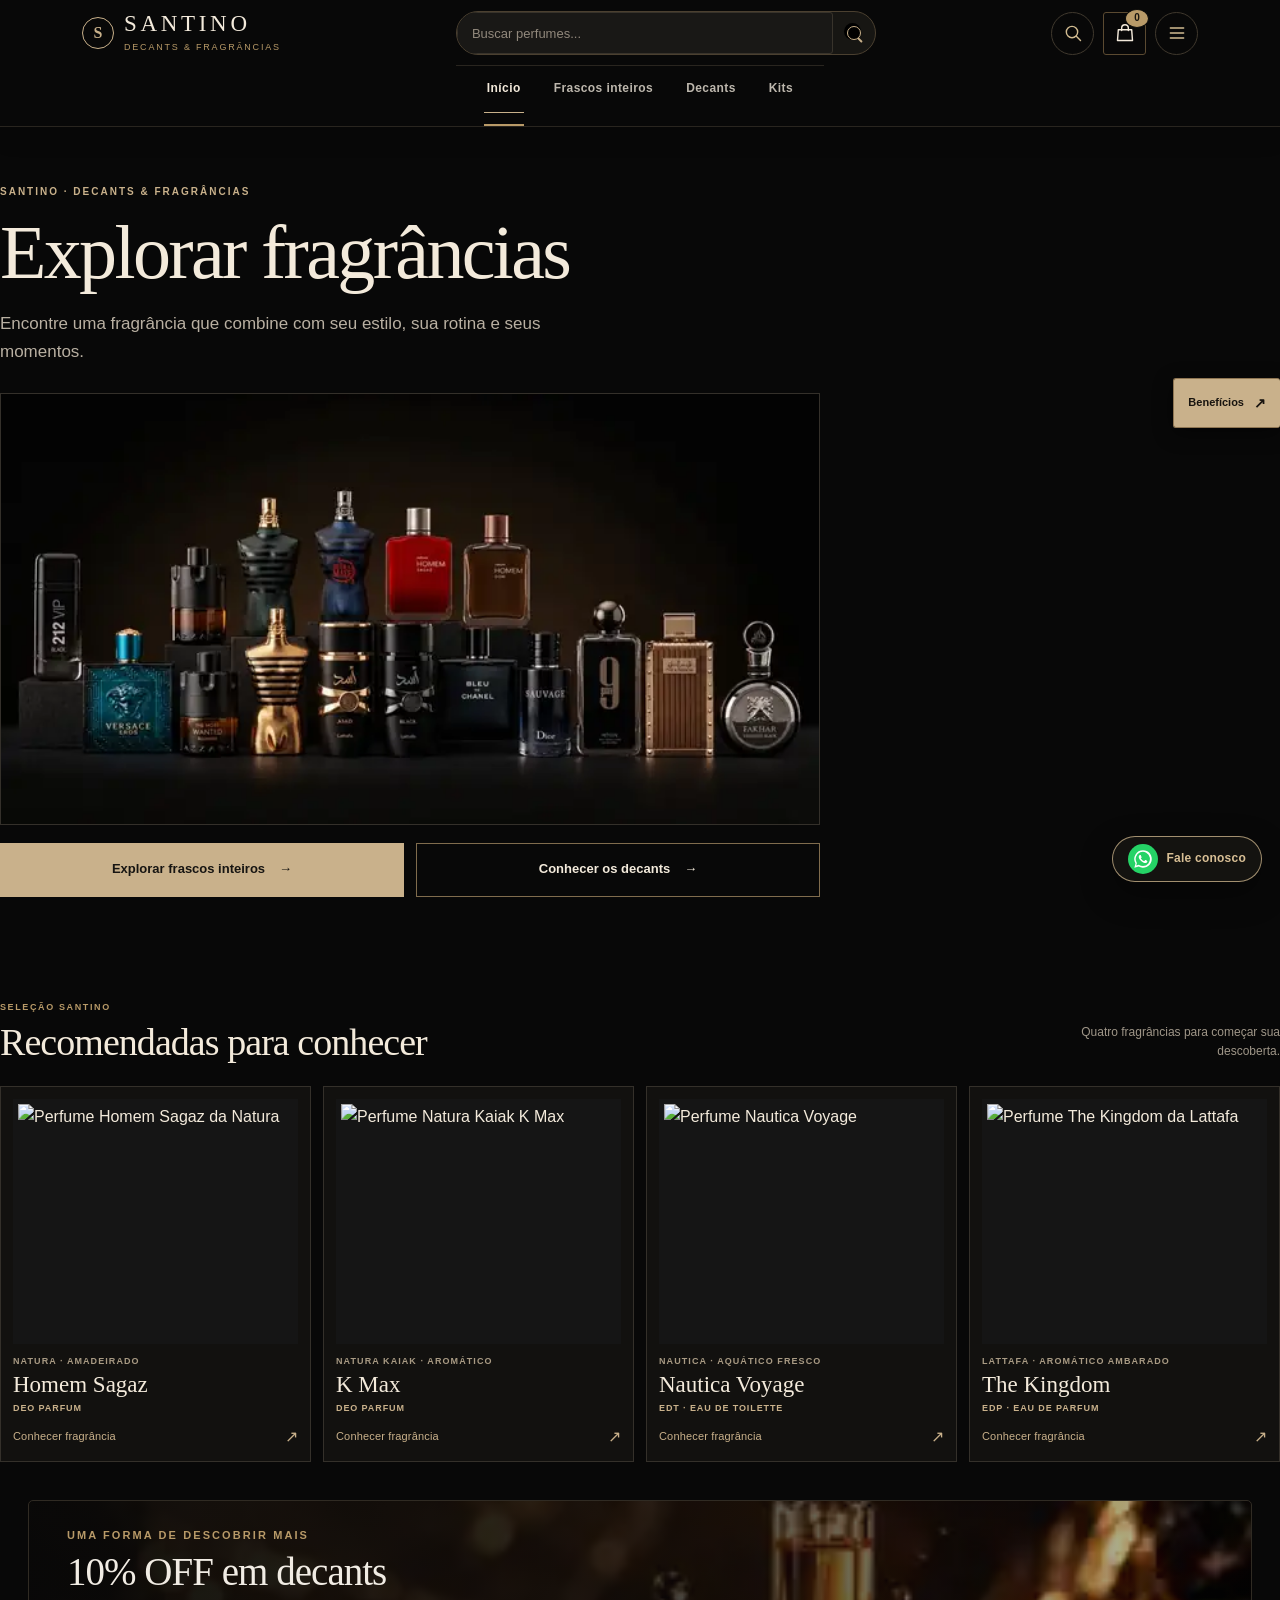
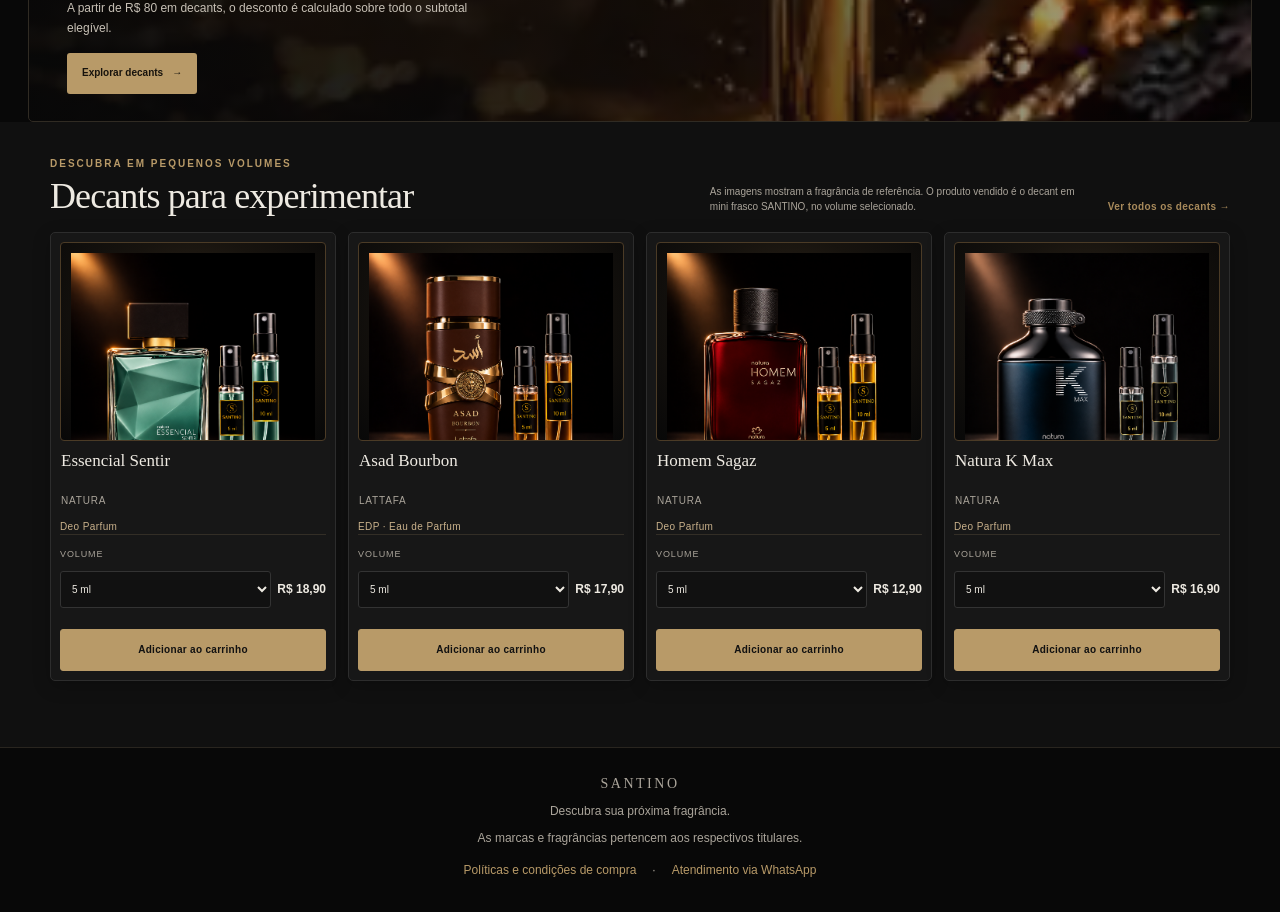
==== commit 5b8536ae: "Padronizar cabeçalho e navegação do site SANTINO" ====
--- a/index.html
+++ b/index.html
@@ -188,7 +188,7 @@
 .brand::before{content:"S";position:absolute;left:0;top:50%;transform:translateY(-50%);width:30px;height:30px;border:1px solid var(--beige);border-radius:50%;display:grid;place-items:center;color:var(--beige);font:700 16px/1 Georgia,"Times New Roman",serif;letter-spacing:0}
 @media(max-width:720px){.brand{padding-left:36px;min-height:28px}.brand::before{width:26px;height:26px;font-size:14px}}
 </style>
-  <link rel="stylesheet" href="santino-ui.css?v=20261126-5">
+  <link rel="stylesheet" href="santino-ui.css?v=20261127-9">
   <link rel="stylesheet" href="home-storefront.css?v=20261117-1">
 
   <link rel="stylesheet" href="santino-identity.css?v=20261117-1">
@@ -205,21 +205,34 @@
   <meta name="twitter:card" content="summary_large_image">
 </head>
 <body class="home-page">
-<header class="site-header">
-  <div class="header-main">
-    <a class="brand" href="index.html">SANTINO<small>DECANTS &amp; FRAGRÂNCIAS</small></a>
-    <form class="nav-search" action="buscar.html" method="get" data-santino-search>
-      <input type="search" name="q" maxlength="100" placeholder="Buscar perfumes..." aria-label="Buscar perfumes" autocomplete="off" required>
-      <button type="submit" aria-label="Pesquisar">⌕</button>
-    </form>
-    <a class="cart-link" href="decants.html?openCart=1" aria-label="Abrir carrinho">Carrinho <span class="cart-count" id="homeCartCount">0</span></a>
-  </div>
-  <nav class="catalog-nav" aria-label="Categorias do catálogo">
-    <a href="index.html" aria-current="page">Início</a>
-    <a href="frascos.html">Frascos inteiros</a>
-    <a href="decants.html">Decants</a>
-    <a href="kits.html">Kits</a>
-  </nav>
+<header class="santino-site-header">
+  <div class="santino-header-shell">
+    <div class="santino-header-top">
+      <a class="brand brand-home santino-header-brand" href="index.html">SANTINO<small>DECANTS &amp; FRAGRÂNCIAS</small></a>
+      <div class="santino-header-actions">
+        <button class="santino-header-icon" type="button" data-santino-focus-search aria-label="Ir para a busca" title="Buscar perfumes">
+          <svg viewBox="0 0 24 24" aria-hidden="true"><circle cx="10.8" cy="10.8" r="6.8"/><path d="m16 16 5 5"/></svg>
+        </button>
+        <a class="cart-link santino-header-icon santino-header-cart" href="decants.html?openCart=1" aria-label="Abrir carrinho">
+          <svg viewBox="0 0 24 24" aria-hidden="true"><path d="M4 8h16l1 13H3L4 8Z"/><path d="M8 9V6a4 4 0 0 1 8 0v3"/></svg>
+          <span class="cart-count" id="homeCartCount">0</span>
+        </a>
+        <button class="santino-header-icon santino-menu-button" type="button" data-santino-menu-open aria-controls="santinoMenuLayer" aria-expanded="false" aria-label="Abrir menu" title="Menu">
+          <svg viewBox="0 0 24 24" aria-hidden="true"><path d="M4 6h16M4 12h16M4 18h16"/></svg>
+        </button>
+      </div>
+    </div>
+    <form class="nav-search santino-header-search" action="buscar.html" method="get" data-santino-search>
+      <input type="search" name="q" maxlength="100" placeholder="Buscar perfumes..." aria-label="Buscar perfumes" autocomplete="off" required>
+      <button type="submit" aria-label="Pesquisar"><svg viewBox="0 0 24 24" aria-hidden="true"><circle cx="10.8" cy="10.8" r="6.8"/><path d="m16 16 5 5"/></svg></button>
+    </form>
+    <nav class="catalog-nav santino-category-nav" aria-label="Categorias do catálogo">
+      <a href="index.html" aria-current="page">Início</a>
+      <a href="frascos.html">Frascos inteiros</a>
+      <a href="decants.html">Decants</a>
+      <a href="kits.html">Kits</a>
+    </nav>
+  </div>
 </header>
 
 <main class="santino-storefront home-refresh">
@@ -367,7 +380,7 @@
 })();
 </script>
 <script src="search.js?v=20261117-1" defer></script>
-<script src="santino-ui.js?v=20261126-6" defer></script>
+<script src="santino-ui.js?v=20261127-9" defer></script>
 
 
 <script>
--- a/santino-ui.css
+++ b/santino-ui.css
@@ -1803,3 +1803,63 @@
 .santino-global-cart-actions button{min-width:32px;min-height:32px;border-radius:2px}
 .santino-global-cart-checkout{min-height:52px;border-radius:3px;font-size:13px}
 @media(max-width:520px){.santino-global-cart-panel{padding:17px 16px calc(16px + env(safe-area-inset-bottom))}.santino-global-cart-empty-actions{width:100%;flex-direction:column}.santino-global-cart-empty-actions a{width:100%}}
+
+
+/* SANTINO — navegação compacta e menu lateral próprio */
+.santino-site-header{position:sticky;top:0;z-index:40;background:rgba(12,12,11,.97);border-bottom:1px solid #39342c;backdrop-filter:blur(14px);-webkit-backdrop-filter:blur(14px)}
+.santino-header-shell{width:min(1160px,100%);margin:0 auto;padding:11px 22px 0;display:grid;grid-template-columns:minmax(155px,auto) minmax(220px,420px) auto;grid-template-rows:auto auto;align-items:center;column-gap:24px}
+.santino-header-top{display:contents}
+.santino-header-brand{grid-column:1;grid-row:1;display:block;white-space:nowrap}
+.santino-header-actions{grid-column:3;grid-row:1;display:flex;align-items:center;justify-content:flex-end;gap:9px}
+.santino-header-search{grid-column:2;grid-row:1;width:100%;max-width:420px;height:44px;margin:0;flex:none}
+.santino-header-search input{font-size:13px}
+.santino-header-icon{position:relative;display:inline-grid;place-items:center;width:43px;height:43px;min-width:43px;padding:0;border:1px solid #40392e;border-radius:50%;background:transparent;color:#d2bc91;text-decoration:none;cursor:pointer}
+.santino-header-icon:hover{border-color:#c9b18b;background:#211d16;color:#f3eadb}
+.santino-header-icon svg{width:20px;height:20px;display:block;fill:none;stroke:currentColor;stroke-width:1.7;stroke-linecap:round;stroke-linejoin:round}
+.santino-header-cart .cart-count{position:absolute;right:-4px;top:-4px;min-width:19px;height:19px;padding:0 4px;font-size:10px;border:1px solid #0c0c0b}
+.santino-menu-button[aria-expanded="true"]{background:#c9b18b;color:#171512;border-color:#c9b18b}
+.santino-category-nav{grid-column:1/-1;grid-row:2;display:flex;justify-content:center;gap:clamp(18px,4vw,42px);min-width:0;min-height:48px;margin-top:10px;border-top:1px solid #29251f;overflow-x:auto;scrollbar-width:none}
+.santino-category-nav::-webkit-scrollbar{display:none}
+.santino-category-nav a{display:inline-flex;align-items:center;min-height:47px;padding:0 3px;color:#c4bbad;font-size:13px;font-weight:600;white-space:nowrap;text-decoration:none;border-bottom:2px solid transparent}
+.santino-category-nav a[aria-current="page"]{color:#f3eadb!important;border-bottom-color:#c9b18b}
+.santino-category-nav a:hover{color:#fffaf2}
+@media(max-width:720px){
+ .santino-header-shell{display:flex;flex-direction:column;align-items:stretch;gap:0;padding:9px 14px 0}
+ .santino-header-top{display:flex;align-items:center;justify-content:space-between;gap:10px;min-height:43px}
+ .santino-header-brand{flex:1;min-width:0}
+ .santino-header-actions{display:flex;gap:7px}
+ .santino-header-icon{width:40px;height:40px;min-width:40px}
+ .santino-header-search{width:100%;max-width:none;height:43px;margin:10px 0 0}
+ .santino-category-nav{width:100%;justify-content:space-between;gap:15px;min-height:45px;margin-top:9px}
+ .santino-category-nav a{min-height:44px;font-size:12px}
+}
+@media(max-width:360px){
+ .santino-header-shell{padding-left:10px;padding-right:10px}
+ .santino-header-icon{width:36px;height:36px;min-width:36px}
+ .santino-header-actions{gap:5px}
+ .santino-category-nav{gap:10px}
+ .santino-category-nav a{font-size:11px}
+}
+
+/* Menu lateral */
+.santino-menu-layer{position:fixed;inset:0;z-index:120;display:grid;grid-template-columns:minmax(0,1fr) min(420px,90vw);opacity:0;visibility:hidden;pointer-events:none;transition:opacity .22s ease,visibility .22s ease}
+.santino-menu-layer[hidden]{display:none!important}
+.santino-menu-layer.is-open{opacity:1;visibility:visible;pointer-events:auto}
+.santino-menu-backdrop{grid-column:1;grid-row:1;width:100%;height:100%;padding:0;border:0;background:rgba(0,0,0,.72);cursor:pointer}
+.santino-menu-panel{grid-column:2;grid-row:1;display:flex;flex-direction:column;min-width:0;height:100%;overflow-y:auto;padding:25px 25px calc(22px + env(safe-area-inset-bottom));border-left:1px solid #51432f;background:linear-gradient(180deg,#11110f 0%,#090908 100%);box-shadow:-18px 0 60px #0009;transform:translateX(28px);transition:transform .22s ease}
+.santino-menu-layer.is-open .santino-menu-panel{transform:translateX(0)}
+.santino-menu-head{display:flex;align-items:center;justify-content:space-between;gap:15px;padding-bottom:25px;border-bottom:1px solid #373127}
+.santino-menu-brand{color:#f3eadb;font:400 27px/1 Georgia,"Times New Roman",serif;letter-spacing:.15em;text-decoration:none}
+.santino-menu-brand small{display:block;margin-top:8px;color:#b59c70;font:600 9px/1.2 Arial,Helvetica,sans-serif;letter-spacing:.22em}
+.santino-menu-close{width:42px;height:42px;border:1px solid #4a4031;border-radius:50%;background:transparent;color:#d7c49a;font-size:26px;line-height:1;cursor:pointer}
+.santino-menu-group{display:grid;gap:5px;padding:20px 0;border-bottom:1px solid #373127}
+.santino-menu-link{display:flex;align-items:center;gap:15px;min-height:56px;padding:10px 14px;border:1px solid transparent;border-radius:4px;color:#eee8dc;text-decoration:none;font-size:16px;transition:background .18s,border-color .18s,color .18s}
+.santino-menu-link:hover,.santino-menu-link[aria-current="page"]{border-color:#4b402e;background:#211c14;color:#e4c58c}
+.santino-menu-link svg{width:22px;height:22px;flex:none;fill:none;stroke:#c9b18b;stroke-width:1.7;stroke-linecap:round;stroke-linejoin:round}
+.santino-menu-link .santino-menu-count{display:grid;place-items:center;min-width:23px;height:23px;margin-left:auto;padding:0 5px;border-radius:50%;background:#c9b18b;color:#171512;font-size:11px;font-weight:700}
+.santino-menu-footer{margin-top:auto;padding-top:25px;text-align:center;color:#a99b7c}
+.santino-menu-footer strong{display:block;color:#d7c49a;font:400 22px/1 Georgia,"Times New Roman",serif;letter-spacing:.2em}
+.santino-menu-footer span{display:block;margin-top:8px;font-size:9px;letter-spacing:.22em}
+body.santino-menu-open{overflow:hidden}
+@media(max-width:520px){.santino-menu-layer{grid-template-columns:0 min(390px,100vw)}.santino-menu-panel{padding:20px 20px calc(20px + env(safe-area-inset-bottom))}.santino-menu-link{min-height:54px;font-size:15px}}
+@media(prefers-reduced-motion:reduce){.santino-menu-layer,.santino-menu-panel{transition:none!important}}
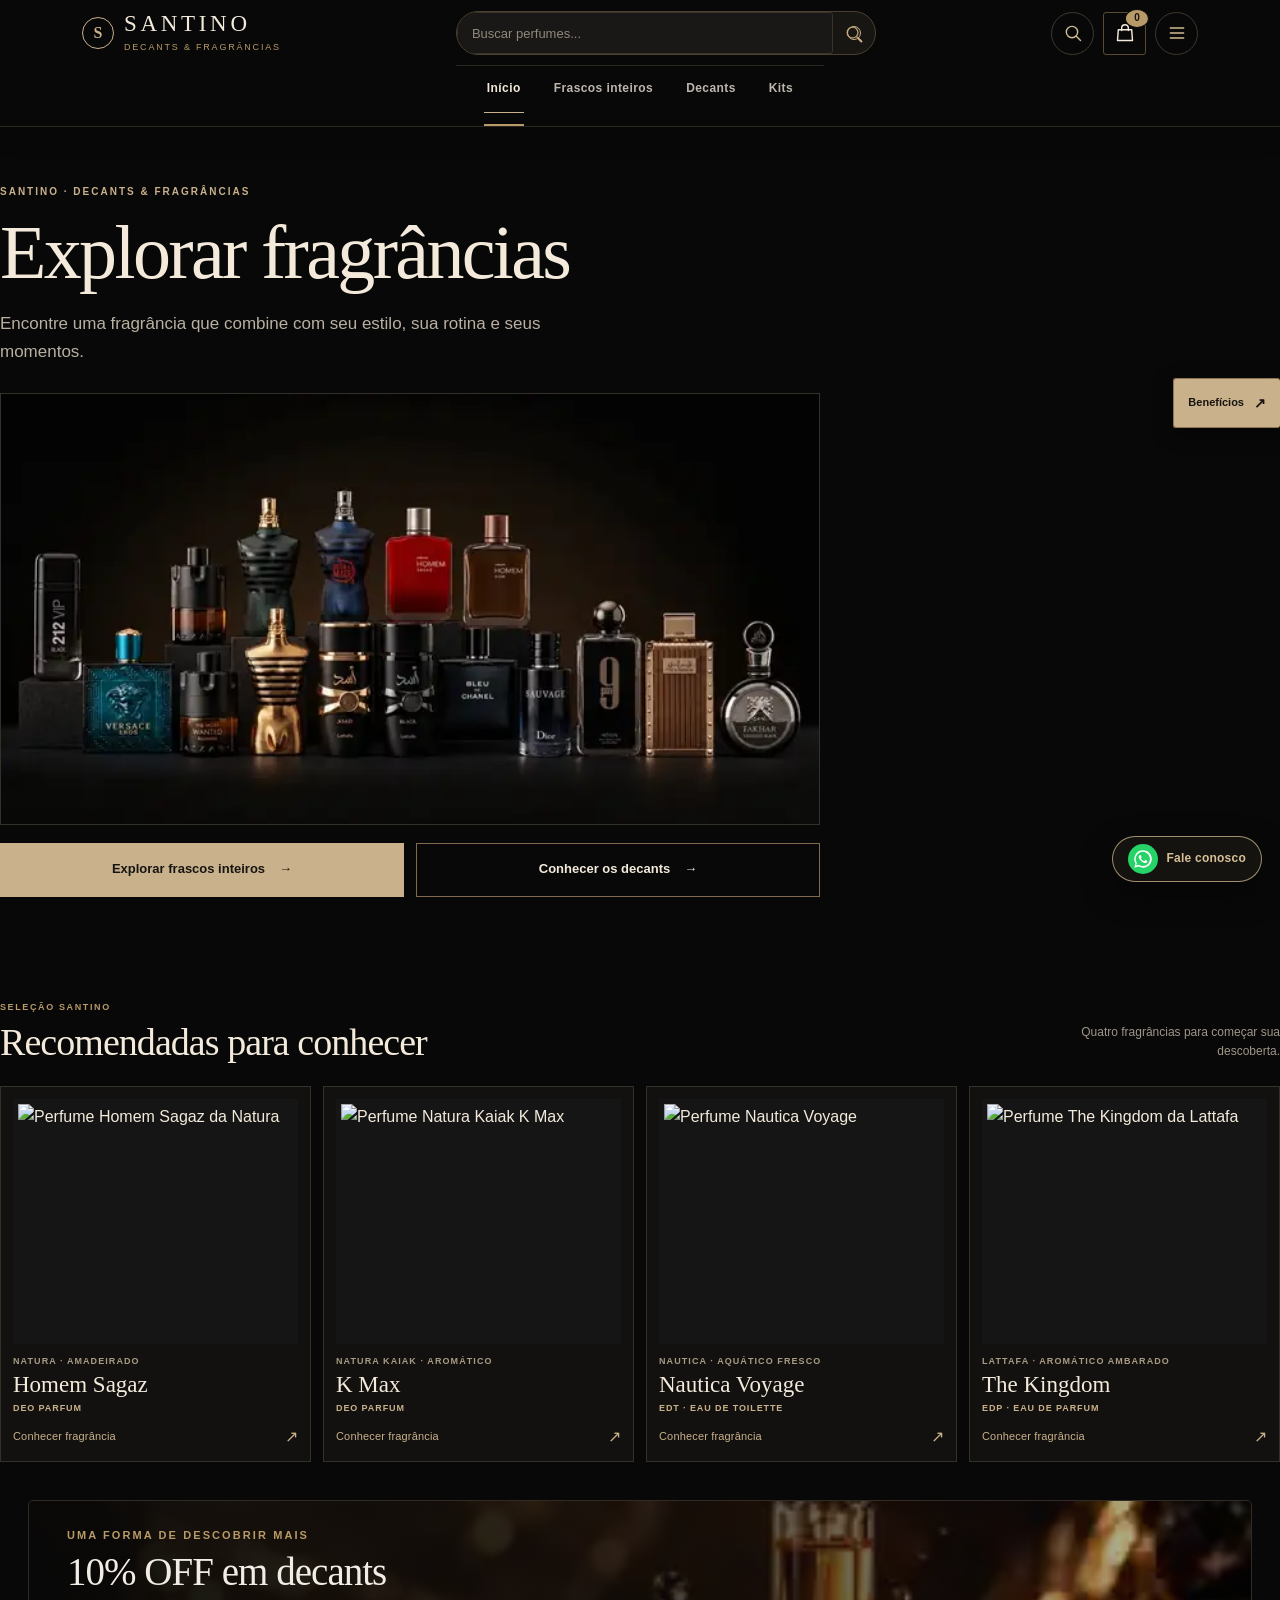
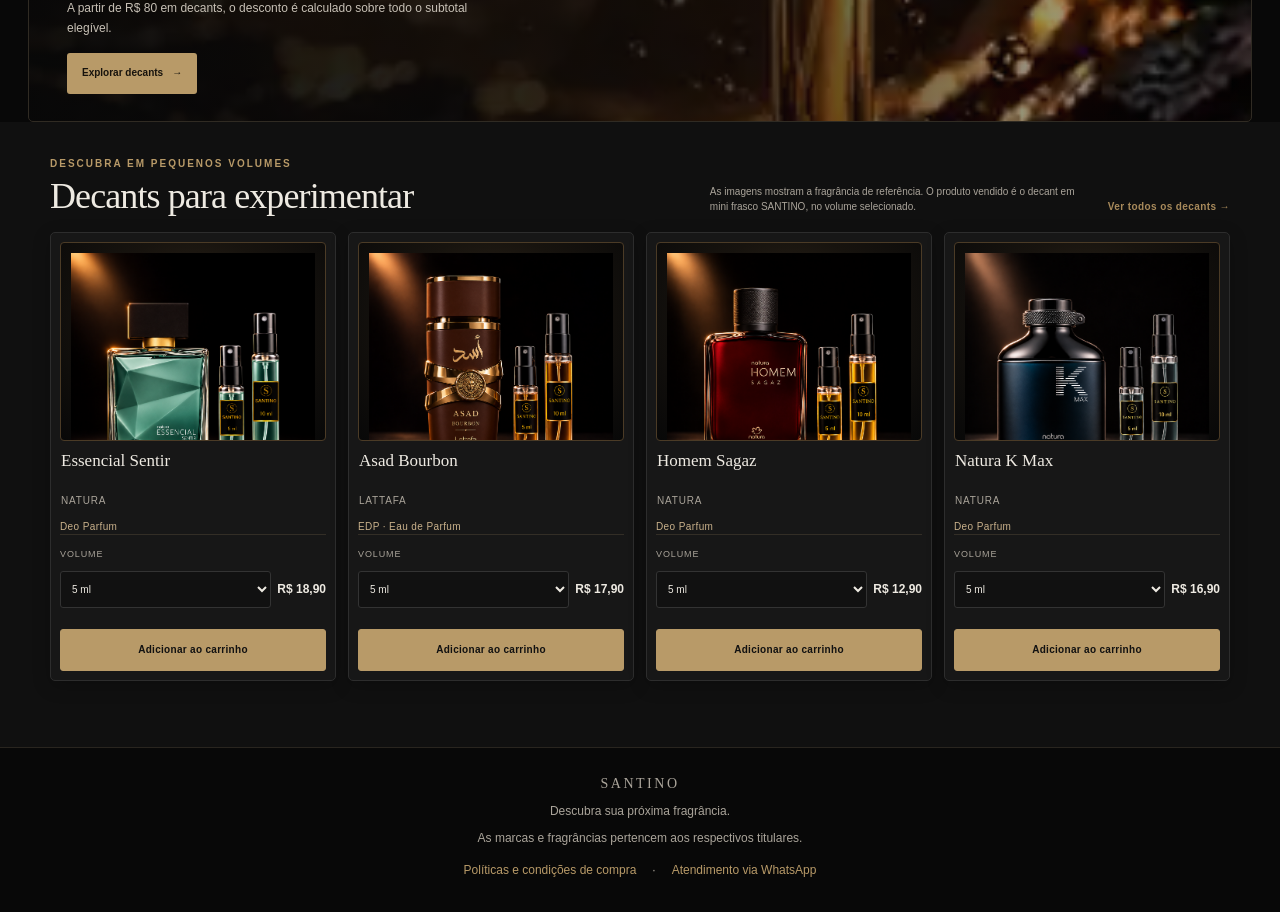
==== commit a401f2e3: "Atualizar cache da navegação compartilhada SANTINO" ====
--- a/index.html
+++ b/index.html
@@ -188,7 +188,7 @@
 .brand::before{content:"S";position:absolute;left:0;top:50%;transform:translateY(-50%);width:30px;height:30px;border:1px solid var(--beige);border-radius:50%;display:grid;place-items:center;color:var(--beige);font:700 16px/1 Georgia,"Times New Roman",serif;letter-spacing:0}
 @media(max-width:720px){.brand{padding-left:36px;min-height:28px}.brand::before{width:26px;height:26px;font-size:14px}}
 </style>
-  <link rel="stylesheet" href="santino-ui.css?v=20261127-9">
+  <link rel="stylesheet" href="santino-ui.css?v=20261127-10">
   <link rel="stylesheet" href="home-storefront.css?v=20261117-1">
 
   <link rel="stylesheet" href="santino-identity.css?v=20261117-1">
@@ -380,7 +380,7 @@
 })();
 </script>
 <script src="search.js?v=20261117-1" defer></script>
-<script src="santino-ui.js?v=20261127-9" defer></script>
+<script src="santino-ui.js?v=20261127-10" defer></script>
 
 
 <script>
--- a/santino-ui.css
+++ b/santino-ui.css
@@ -1863,3 +1863,5 @@
 body.santino-menu-open{overflow:hidden}
 @media(max-width:520px){.santino-menu-layer{grid-template-columns:0 min(390px,100vw)}.santino-menu-panel{padding:20px 20px calc(20px + env(safe-area-inset-bottom))}.santino-menu-link{min-height:54px;font-size:15px}}
 @media(prefers-reduced-motion:reduce){.santino-menu-layer,.santino-menu-panel{transition:none!important}}
+
+.santino-header-search button svg{display:block;width:19px;height:19px;margin:auto;fill:none;stroke:currentColor;stroke-width:1.7;stroke-linecap:round;stroke-linejoin:round}
